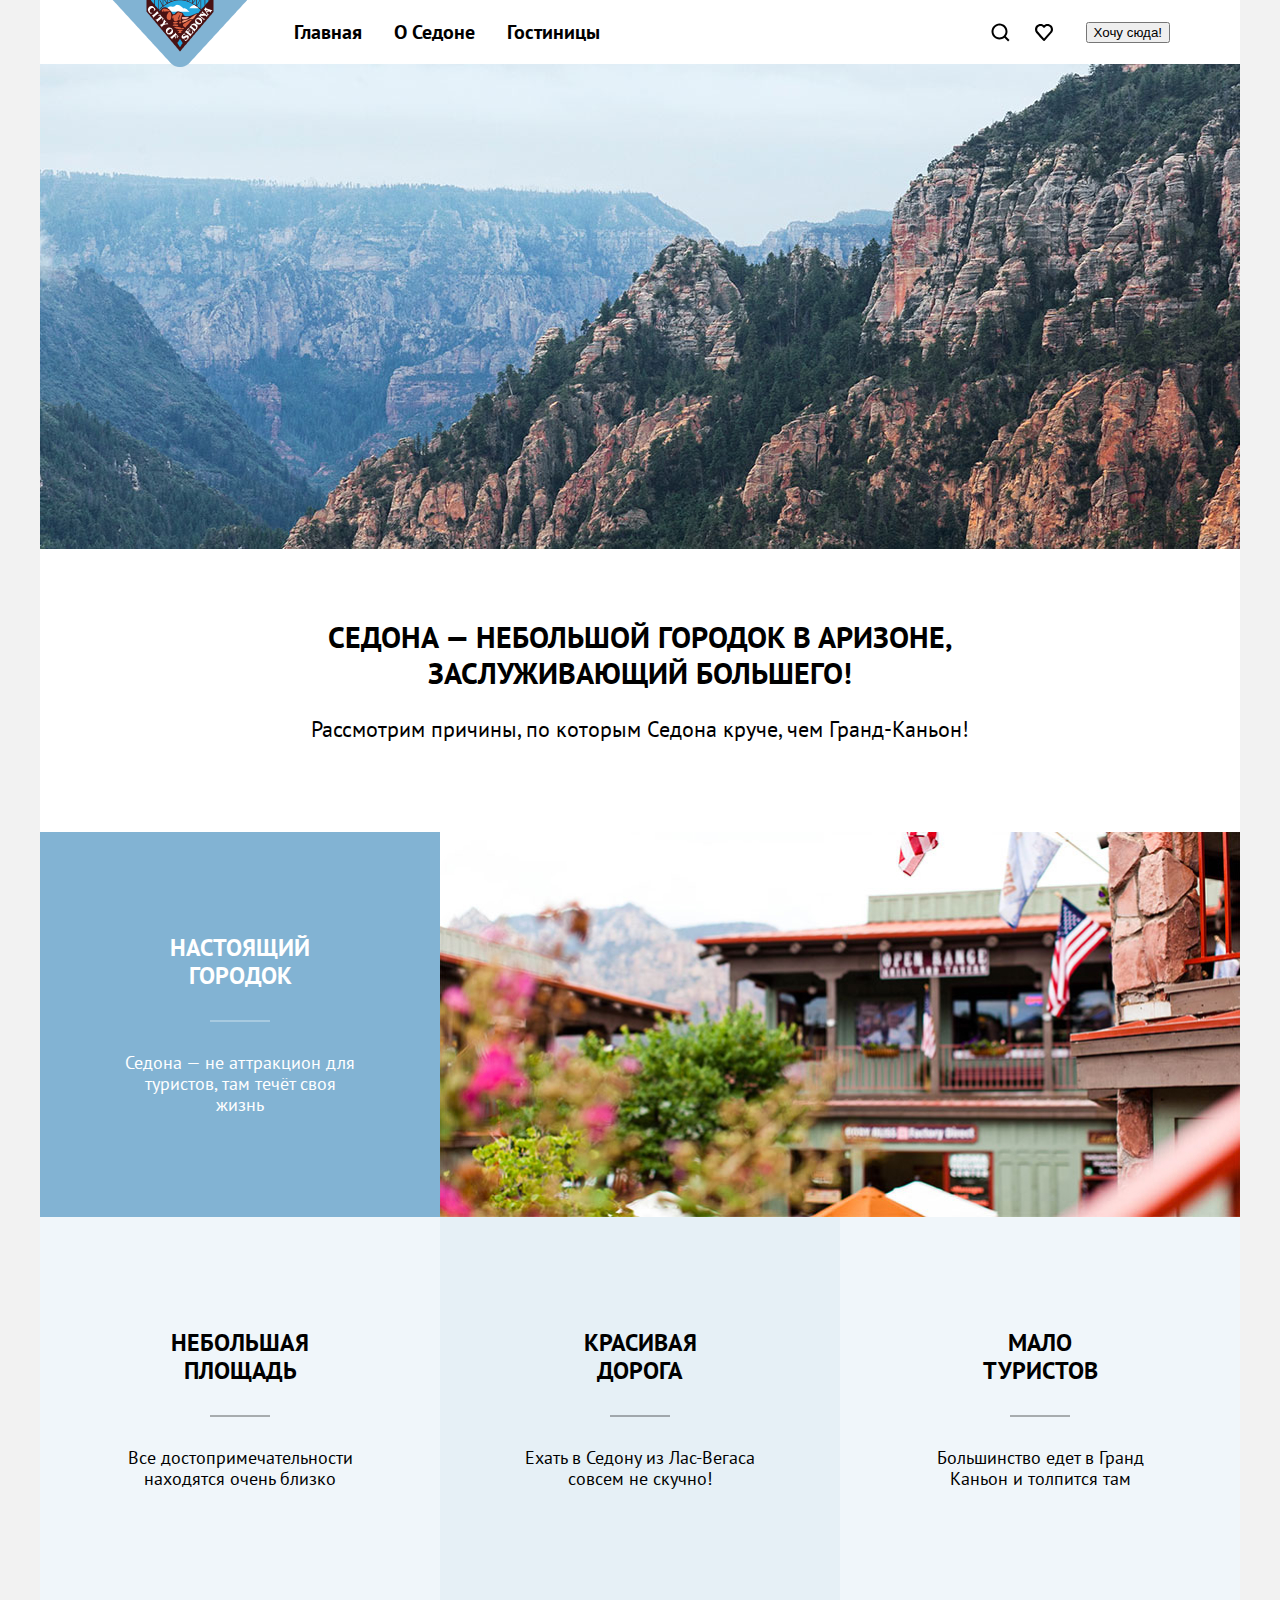
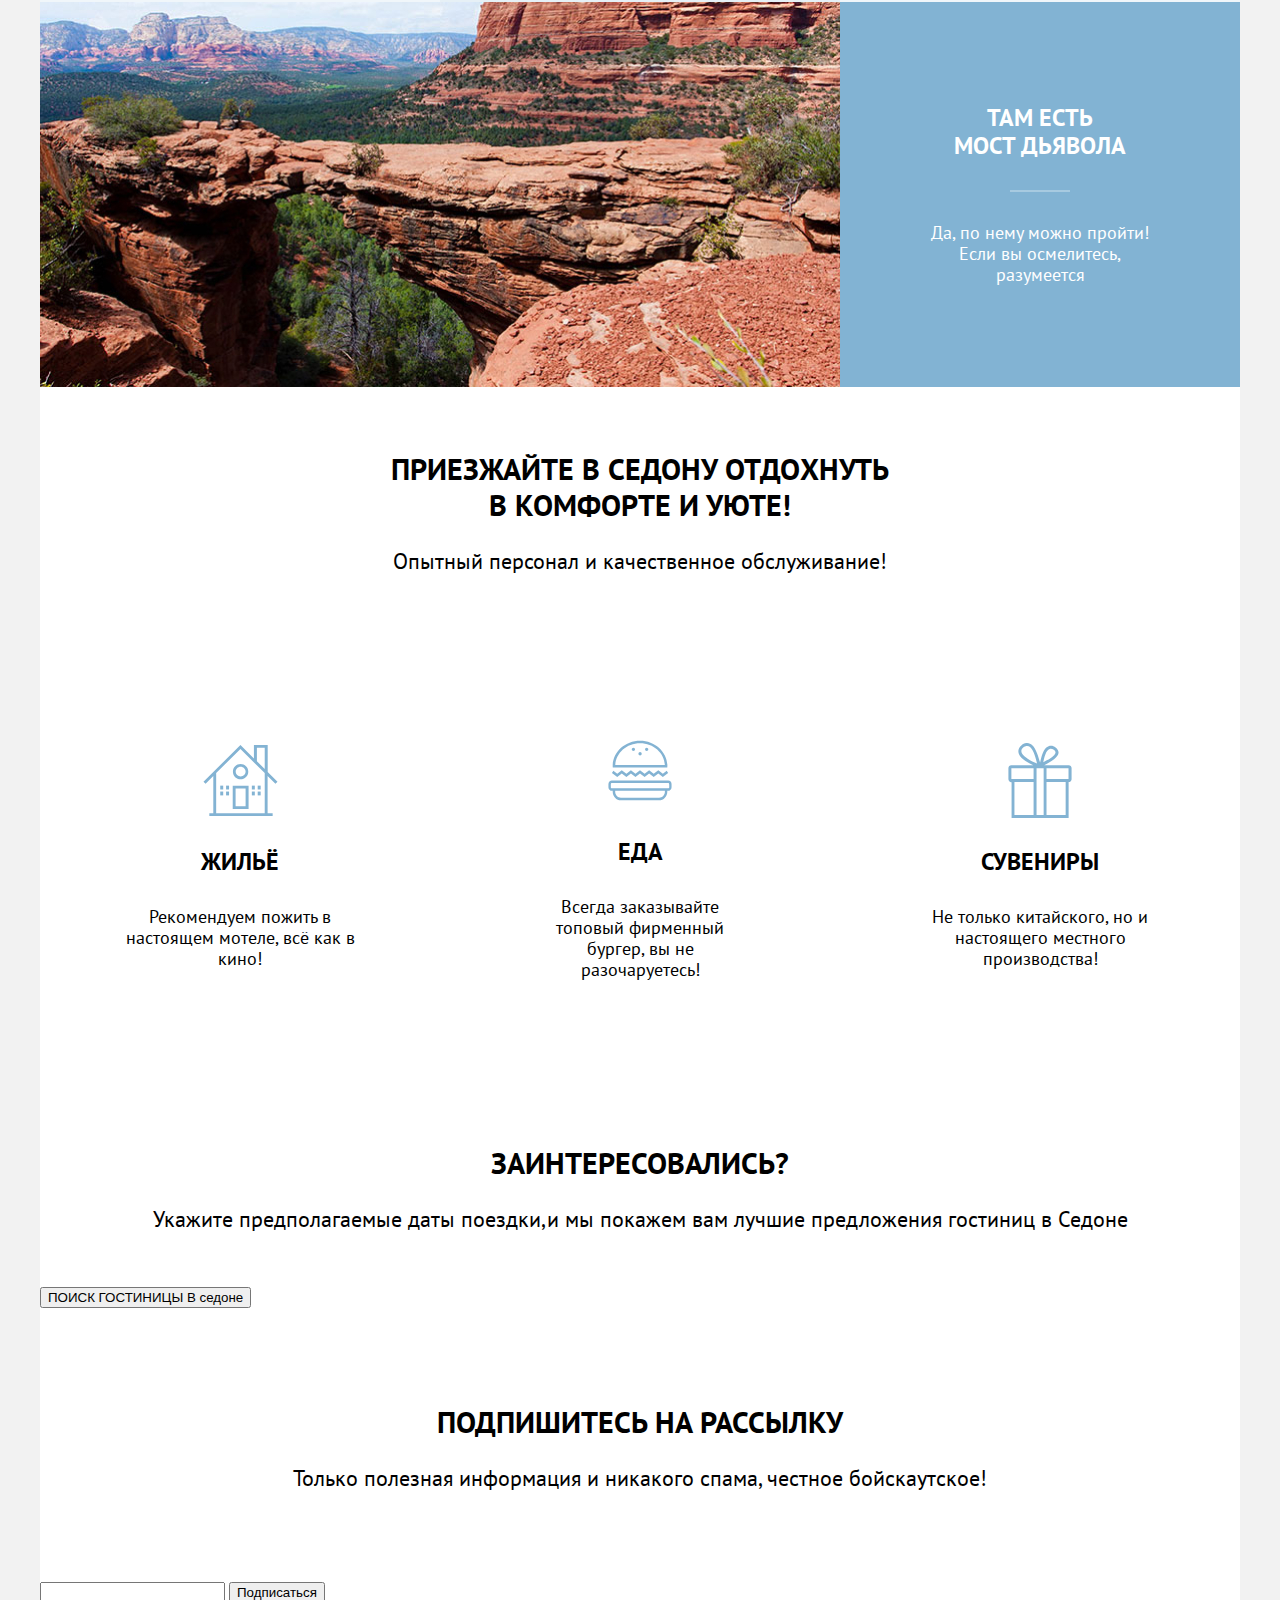
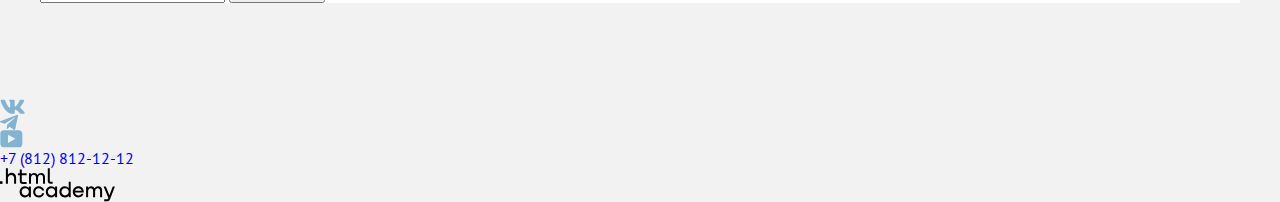
==== index.html @ f7ac8e74 "update CSS" ====
<!DOCTYPE html>
<html lang="ru">

  <head>
    <meta charset="utf-8">
    <title>HTML Academy: Седона</title>
    <link rel="preconnect" href="https://fonts.googleapis.com">
    <link rel="preconnect" href="https://fonts.gstatic.com" crossorigin>
    <link rel="stylesheet" href="https://fonts.googleapis.com/css2?family=PT+Sans:ital,wght@0,400;0,700;1,400;1,700&display=swap">
    <link href="css/style.css" rel="stylesheet">
  </head>

  <body>
    <header class="main-header">
      <nav>
        <a href="#" class="logo"><img src="img/logo.png" alt="логотип"></a>
        <ul class="main-navigation-list">
          <li><a class="main-navigation-item" href="#">Главная</a></li>
          <li><a class="main-navigation-item" href="#">О Седоне</a></li>
          <li><a class="main-navigation-item" href="#">Гостиницы</a></li>
        </ul>
        <a class="search-link"><img src="img/search.svg" alt="поиск"></a>
        <button class="favorite-list"><img src="img/heart.svg" alt="избранное"></button>
        <button class="want-button">Хочу сюда!</button>
      </nav>
    </header>
    <main>
      <section class="hero">
        <img src="img\index-background.png" alt="вид Седоны">
        <h1>Welcome to the gorgeous Sedona</h1>
      </section>
      <section class="advantages">
        <h2>Седона — небольшой городок в Аризоне,<br />заслуживающий большего!</h2>
        <p>Рассмотрим причины, по которым Седона круче, чем Гранд-Каньон!</p>
        <ul>
          <li class="advantages-item advantages-item-1">
            <div class="advantages-item-content">
              <h3>Настоящий<br />городок</h3>
              <div class="advantages-line"></div>
              <p>Седона — не аттракцион для туристов, там течёт своя жизнь</p>
            </div>
            <img src="img\photo-1.jpg" alt="вид города">
          </li>
          <li class="advantages-item advantages-item-2">
            <div class="advantages-item-content">
              <h3>Небольшая<br />площадь</h3>
              <div class="advantages-line"></div>
              <p>Все достопримечательности находятся очень близко</p>
            </div>
          </li>
          <li class="advantages-item advantages-item-3">
            <div class="advantages-item-content">
              <h3>Красивая<br />дорога</h3>
              <div class="advantages-line"></div>
              <p>Ехать в Седону из Лас-Вегаса совсем не скучно!</p>
            </div>
          </li>
          <li class="advantages-item advantages-item-4">
            <div class="advantages-item-content">
              <h3>Мало<br />туристов</h3>
              <div class="advantages-line"></div>
              <p>Большинство едет в Гранд Каньон и толпится там</p>
            </div>
          </li>
          <li class="advantages-item advantages-item-5">
            <div class="advantages-item-content">
              <h3>Там есть<br />мост дьявола</h3>
              <div class="advantages-line"></div>
              <p>Да, по нему можно пройти! Если вы осмелитесь, разумеется</p>
            </div>
            <img src="img\photo-2.jpg" alt="мост дьявола">
          </li>
        </ul>
      </section>
      <section class="welcome">
        <h2>Приезжайте в Седону отдохнуть<br />в комфорте и уюте!</h2>
        <p>Опытный персонал и качественное обслуживание!</p>
        <ul>
          <li>
            <img src="img\home.svg" width="75" height="72" alt="жильё">
            <h3>Жильё</h3>
            <p>Рекомендуем пожить в настоящем мотеле, всё как в кино!</p>
          </li>
          <li>
            <img src="img\food.svg" width="64" height="76" alt="еда">
            <h3>Еда</h3>
            <p>Всегда заказывайте топовый фирменный бургер, вы не разочаруетесь!</p>
          </li>
          <li>
            <img src="img\gift.svg" width="74" height="70" alt="сувениры">
            <h3>Сувениры</h3>
            <p>Не только китайского, но и настоящего местного производства!</p>
          </li>
        </ul>
      </section>
      <section class="booking">
        <h2>Заинтересовались?</h2>
        <p>Укажите предполагаемые даты поездки,и мы покажем вам лучшие предложения гостиниц в Седоне</p>
        <button>ПОИСК ГОСТИНИЦЫ В седоне</button>
      </section>
      <section class="subscribe">
        <h2>Подпишитесь на рассылку</h2>
        <p>Только полезная информация и никакого спама, честное бойскаутское!</p>
        <form action="https://echo.htmlacademy.ru/" method="post">
          <input type="text">
          <button type="submit">Подписаться</button>
        </form>
      </section>
    </main>
    <footer>
      <ul>
        <li><a href="#"><img src="img/vk.svg" alt="VKontakte"></a></li>
        <li><a href="#"><img src="img/tg.svg" alt="Telegram"></a></li>
        <li><a href="#"><img src="img/yt.svg" alt="YouTube"></a></li>
      </ul>
      <a href="tel:+78128121212">+7 (812) 812-12-12</a>
      <a href="#"><img src="img\HTML Academy.svg" alt="HTML Academy"></a>
    </footer>
    <script src="js/script.js"></script>
  </body>

</html>
---- css/style.css ----
body {
  font-family: 'PT Sans', sans-serif;
  background-color: #F2F2F2;
  margin: 0;
  padding: 0;
}

ul {
  list-style: none;
  margin: 0;
  padding: 0;
}

img {
  display: block;
}

a {
  text-decoration: none;
}
p {
  font-size: 22px;
  font-weight: 400;
  line-height: 26px;
  text-align: center;
  margin: 0;
  padding: 0;
  margin-bottom: 90px;
}
section {
  margin: 0;
  padding: 0;
  margin-bottom: 96px;
}

.main-header {
  width: 1200px;
  height: 64px;
  box-sizing: border-box;
  margin: 0 auto;
  padding: 0 70px;
  background-color: #ffffff;
}

nav {
  display: flex;
  margin: 0;
  padding: 0;
  align-items: center;
  position: absolute;
  z-index: 1;
  width: 1060px;
  height: 64px;
}

nav .logo {
  margin: 0;
  margin-right: 28px;
}

.main-navigation-list {
  display: flex;
  margin-right: auto;
}

.main-navigation-item {
  font-size: 20px;
  font-weight: 700;
  line-height: 24px;
  letter-spacing: 0em;
  color: black;
  padding: 20px 16px;
}

.search-link {
  padding: 22px 12px;
  margin: 0;
}

.favorite-list {
  border: 0;
  background-color: #ffffff;
  padding: 24px 13px 23px;
  margin-right: 20px;
}

.button {
  padding: 8px 34px;
  background-color: #756157;
  text-transform: uppercase;
  color: #ffffff;
  border: 0;
  border-radius: 4px;
  font-size: 16px;
  font-weight: 700;
  line-height: 20px;
  letter-spacing: 0em;
}

main {
  width: 1200px;
  box-sizing: border-box;
  background-color: #ffffff;
  margin: 0 auto;
}

h1 {
  display: none;
}

.hero {
  margin: 0;
  padding: 0;
  margin-bottom: 70px;
}

h2 {
  font-size: 30px;
  font-weight: 700;
  line-height: 36px;
  text-align: center;
  text-transform: uppercase;
}
.advantages {
  margin: 0;
  padding: 0;
  margin-bottom: 64px;
}

.advantages ul {
  display: grid;
  grid-template-columns: 400px 400px 400px;
  grid-template-rows: 385px 385px 385px;
}

.advantages-item {
  display: flex;
  flex-direction: row;
  justify-content: center;
  align-items: center;
}

.advantages-item-content {
  width: 400px;
  padding: 0;
  box-sizing: border-box;
  display: flex;
  flex-direction: column;
  justify-content: center;
  align-items: center;
}

h3 {
font-size: 24px;
font-weight: 700;
line-height: 28px;
letter-spacing: 0em;
text-align: center;
margin: 0;
padding: 0;
margin-bottom: 30px;
text-transform: uppercase;
}
.advantages-line {
  background-color: rgba(0, 0, 0, 0.3);
  width: 60px;
  height: 2px;
  margin-bottom: 30px;
}
.advantages-item-content p, .welcome li p {
font-size: 18px;
font-weight: 400;
line-height: 21px;
letter-spacing: 0em;
text-align: center;
margin: 0;
padding: 0;
width: 230px;
}

.advantages-item-1, .advantages-item-5 {
  grid-column: 1/4;
  background-color: #82B3D3;
}

.advantages-item-1 .advantages-item-content, .advantages-item-5 .advantages-item-content {
  color:white;
}
.advantages-item-1 .advantages-line, .advantages-item-5 .advantages-line {
  background-color: rgba(255, 255, 255, 0.3);
}

.advantages-item-5 {
  display: flex;
  flex-direction: row-reverse;
}

.advantages-item-2 {
  background-color: rgba(131, 179, 211, 0.12);
}
.advantages-item-3 {
  background-color: rgba(131, 179, 211, 0.2);
}
.advantages-item-4 {
background-color: rgba(131, 179, 211, 0.12);
}

.welcome ul {
  display: grid;
  grid-template-columns: 400px 400px 400px;
  grid-template-rows: 385px;
  margin: 0;
  padding: 0;
}
.welcome li {
  box-sizing: border-box;
  width: 400px;
  padding: 0;
  display: flex;
  flex-direction: column;
  justify-content: center;
  align-items: center;
  margin: 0;
}
.welcome li img {
  height: 75px;
  margin: 0;
  margin-bottom: 30px;
}
.homes {
  background-color: rgba(131, 179, 211, 0.2);
}
.souvenirs {
  background-color: rgba(131, 179, 211, 0.12)
}
.booking p {
margin-bottom: 54px;
}
.booking .button {
  display: block;
  margin: 0 auto;
  width: fit-content;
}

.subscribe {
  background-image: url(img\subscribe-background.jpg);
}
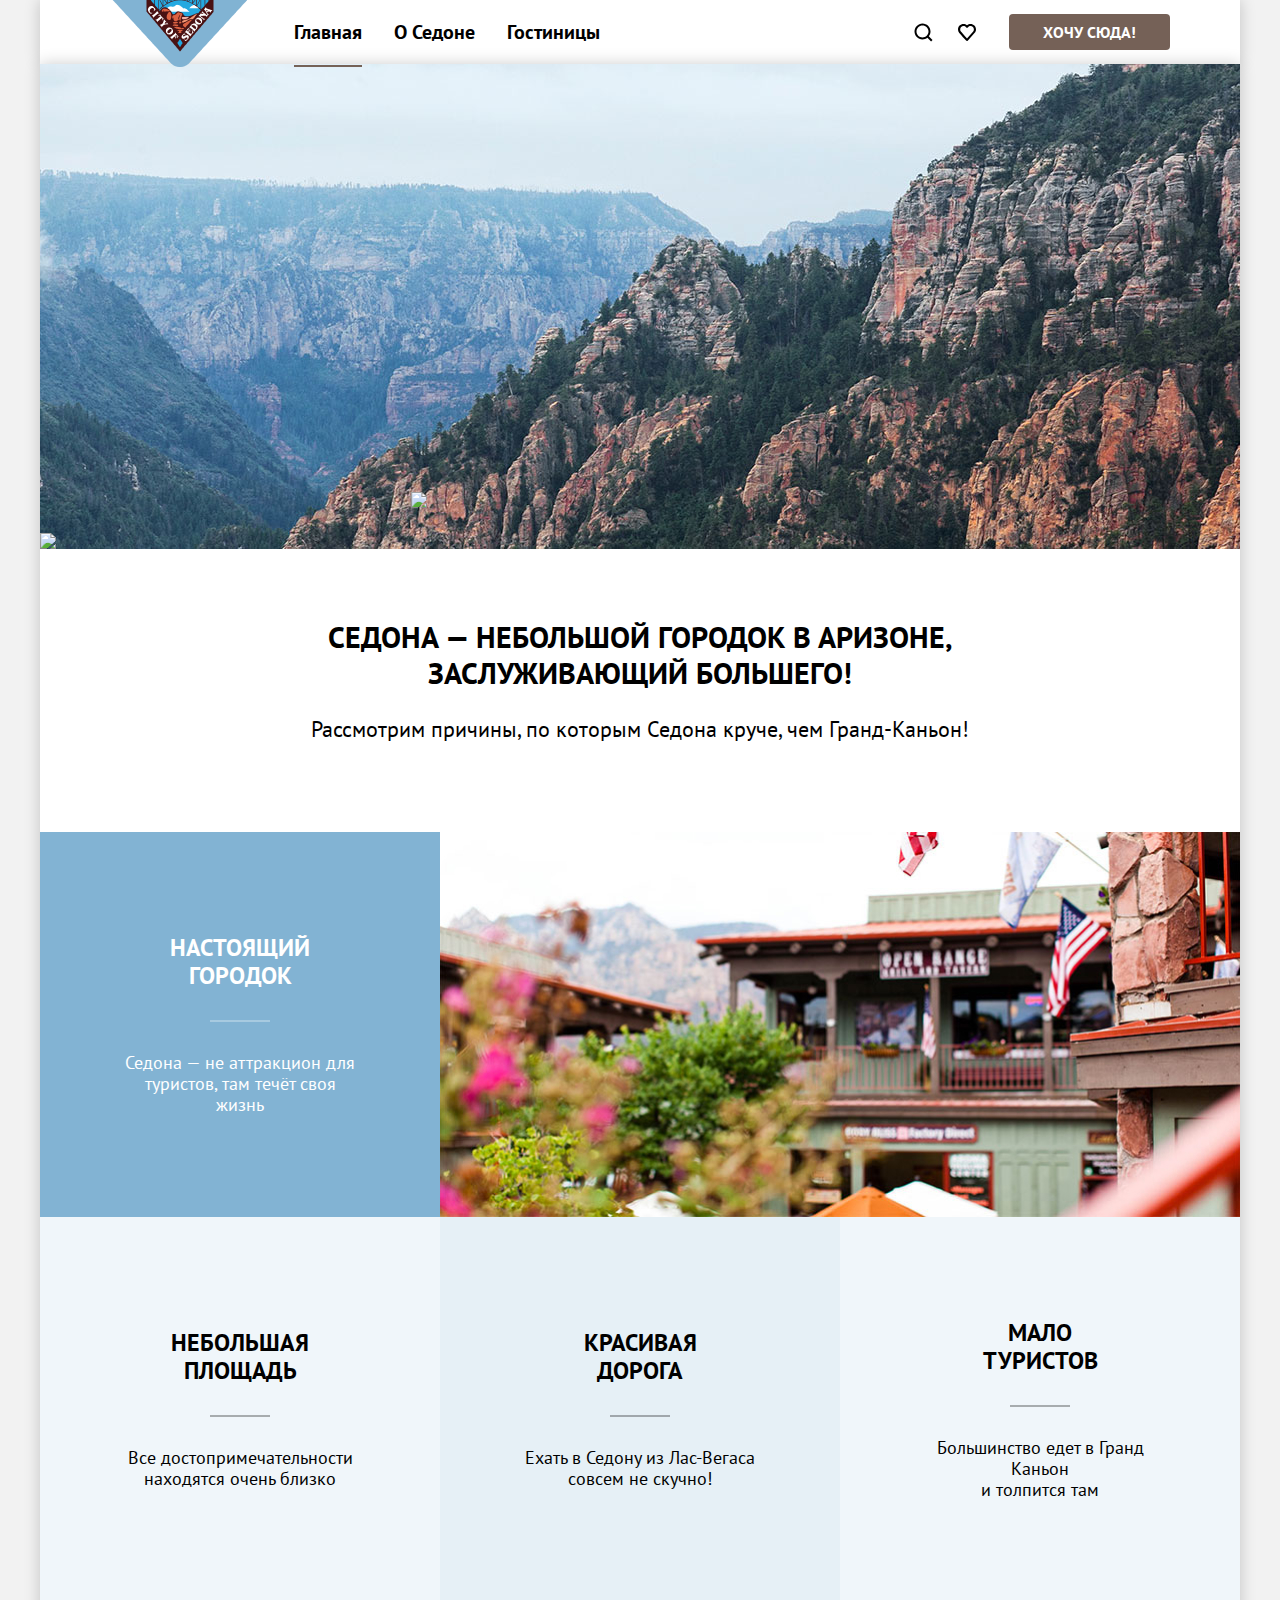
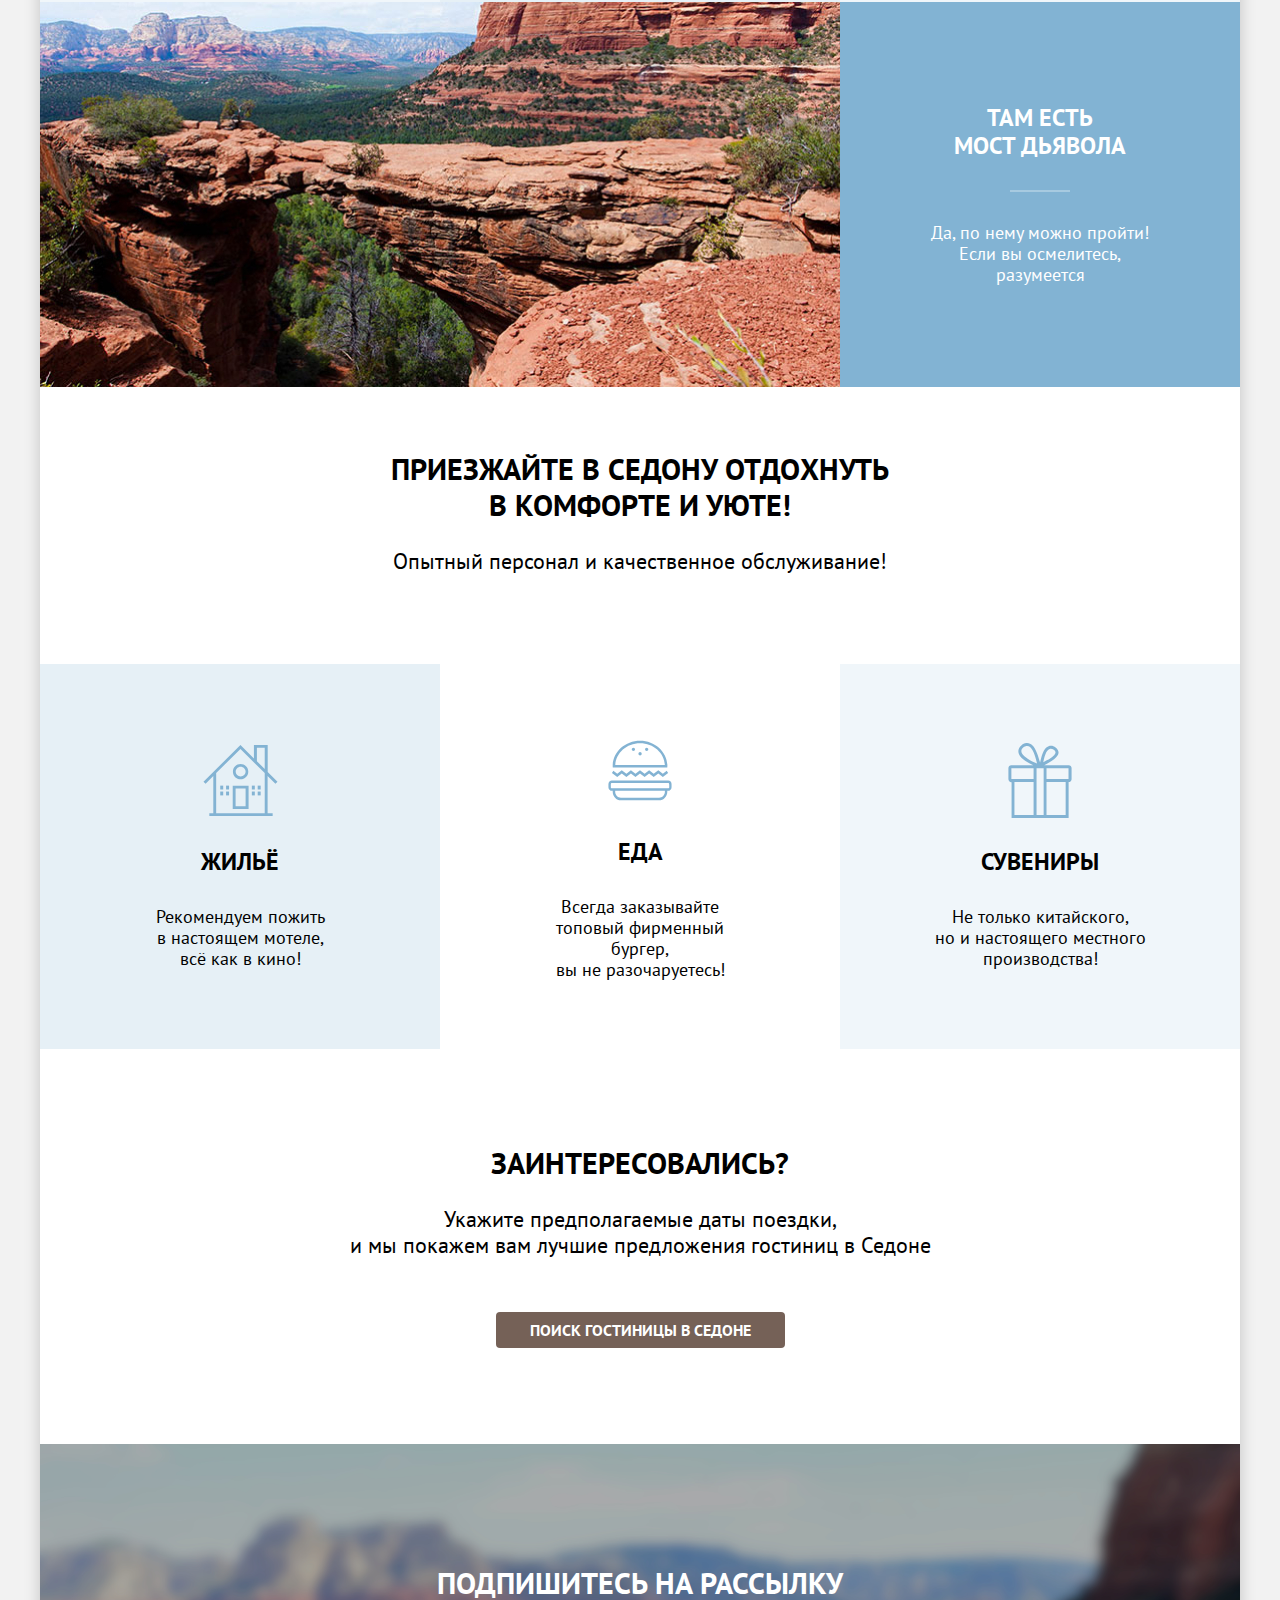
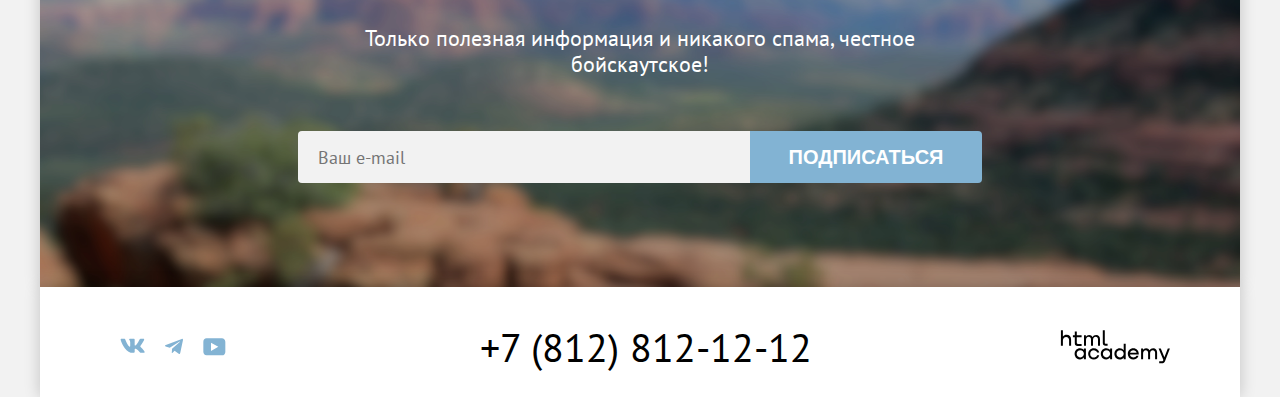
==== commit e2de6545: "стилизация состояний" ====
--- a/index.html
+++ b/index.html
@@ -15,19 +15,20 @@
       <nav>
         <a href="#" class="logo"><img src="img/logo.png" alt="логотип"></a>
         <ul class="main-navigation-list">
-          <li><a class="main-navigation-item" href="#">Главная</a></li>
+          <li><a class="main-navigation-item active" href="#">Главная</a></li>
           <li><a class="main-navigation-item" href="#">О Седоне</a></li>
           <li><a class="main-navigation-item" href="#">Гостиницы</a></li>
         </ul>
         <a class="search-link"><img src="img/search.svg" alt="поиск"></a>
         <button class="favorite-list"><img src="img/heart.svg" alt="избранное"></button>
-        <button class="want-button">Хочу сюда!</button>
+        <a href="#" class="link-button">Хочу сюда!</a>
       </nav>
     </header>
     <main>
-      <section class="hero">
-        <img src="img\index-background.png" alt="вид Седоны">
-        <h1>Welcome to the gorgeous Sedona</h1>
+      <section class="hero hero-main">
+        <h1 class="visually-hidden">Welcome to the gorgeous Sedona</h1>
+        <img src="img\welcome.png" width="458">
+        <img src="img\zipline.svg" width="1200">
       </section>
       <section class="advantages">
         <h2>Седона — небольшой городок в Аризоне,<br />заслуживающий большего!</h2>
@@ -45,28 +46,28 @@
             <div class="advantages-item-content">
               <h3>Небольшая<br />площадь</h3>
               <div class="advantages-line"></div>
-              <p>Все достопримечательности находятся очень близко</p>
+              <p>Все достопримечательности<br />находятся очень близко</p>
             </div>
           </li>
           <li class="advantages-item advantages-item-3">
             <div class="advantages-item-content">
               <h3>Красивая<br />дорога</h3>
               <div class="advantages-line"></div>
-              <p>Ехать в Седону из Лас-Вегаса совсем не скучно!</p>
+              <p>Ехать в Седону из Лас-Вегаса<br />совсем не скучно!</p>
             </div>
           </li>
           <li class="advantages-item advantages-item-4">
             <div class="advantages-item-content">
               <h3>Мало<br />туристов</h3>
               <div class="advantages-line"></div>
-              <p>Большинство едет в Гранд Каньон и толпится там</p>
+              <p>Большинство едет в Гранд Каньон<br />и толпится там</p>
             </div>
           </li>
           <li class="advantages-item advantages-item-5">
             <div class="advantages-item-content">
               <h3>Там есть<br />мост дьявола</h3>
               <div class="advantages-line"></div>
-              <p>Да, по нему можно пройти! Если вы осмелитесь, разумеется</p>
+              <p>Да, по нему можно пройти!<br />Если вы осмелитесь,<br />разумеется</p>
             </div>
             <img src="img\photo-2.jpg" alt="мост дьявола">
           </li>
@@ -76,45 +77,45 @@
         <h2>Приезжайте в Седону отдохнуть<br />в комфорте и уюте!</h2>
         <p>Опытный персонал и качественное обслуживание!</p>
         <ul>
-          <li>
+          <li class="homes">
             <img src="img\home.svg" width="75" height="72" alt="жильё">
             <h3>Жильё</h3>
-            <p>Рекомендуем пожить в настоящем мотеле, всё как в кино!</p>
+            <p>Рекомендуем пожить<br />в настоящем мотеле,<br />всё как в кино!</p>
           </li>
-          <li>
+          <li class="food">
             <img src="img\food.svg" width="64" height="76" alt="еда">
             <h3>Еда</h3>
-            <p>Всегда заказывайте топовый фирменный бургер, вы не разочаруетесь!</p>
+            <p>Всегда заказывайте<br />топовый фирменный бургер,<br />вы не разочаруетесь!</p>
           </li>
-          <li>
+          <li class="souvenirs">
             <img src="img\gift.svg" width="74" height="70" alt="сувениры">
             <h3>Сувениры</h3>
-            <p>Не только китайского, но и настоящего местного производства!</p>
+            <p>Не только китайского,<br />но и настоящего местного<br />производства!</p>
           </li>
         </ul>
       </section>
       <section class="booking">
         <h2>Заинтересовались?</h2>
-        <p>Укажите предполагаемые даты поездки,и мы покажем вам лучшие предложения гостиниц в Седоне</p>
-        <button>ПОИСК ГОСТИНИЦЫ В седоне</button>
+        <p>Укажите предполагаемые даты поездки,<br />и мы покажем вам лучшие предложения гостиниц в Седоне</p>
+        <a href="catalog.html" class="link-button">ПОИСК ГОСТИНИЦЫ В седоне</a>
       </section>
-      <section class="subscribe">
+      <section class="subscribe subscribe-main">
         <h2>Подпишитесь на рассылку</h2>
         <p>Только полезная информация и никакого спама, честное бойскаутское!</p>
-        <form action="https://echo.htmlacademy.ru/" method="post">
-          <input type="text">
+        <form action="https://echo.htmlacademy.ru/" method="post" class="subscibe-form">
+          <input type="text" placeholder="Ваш e-mail">
           <button type="submit">Подписаться</button>
         </form>
       </section>
     </main>
     <footer>
-      <ul>
-        <li><a href="#"><img src="img/vk.svg" alt="VKontakte"></a></li>
-        <li><a href="#"><img src="img/tg.svg" alt="Telegram"></a></li>
-        <li><a href="#"><img src="img/yt.svg" alt="YouTube"></a></li>
+      <ul class="social-list">
+        <li class="social-item"><a href="#"><img src="img/vk.svg" alt="VKontakte"></a></li>
+        <li class="social-item"><a href="#"><img src="img/tg.svg" alt="Telegram"></a></li>
+        <li class="social-item"><a href="#"><img src="img/yt.svg" alt="YouTube"></a></li>
       </ul>
-      <a href="tel:+78128121212">+7 (812) 812-12-12</a>
-      <a href="#"><img src="img\HTML Academy.svg" alt="HTML Academy"></a>
+      <a class="phone" href="tel:+78128121212">+7 (812) 812-12-12</a>
+      <a class="copyright" href="#"><img src="img\HTML Academy.svg" alt="HTML Academy"></a>
     </footer>
     <script src="js/script.js"></script>
   </body>
--- a/css/style.css
+++ b/css/style.css
@@ -1,3 +1,4 @@
+/* Основные стили для всех страниц */
 body {
   font-family: 'PT Sans', sans-serif;
   background-color: #F2F2F2;
@@ -5,6 +6,45 @@
   padding: 0;
 }
 
+.visually-hidden {
+  display: none;
+}
+
+.disabled {
+  color: rgba(0, 0, 0, 0.3);
+  border-color: rgba(0, 0, 0, 0.3);
+}
+
+h1 {
+  font-size: 60px;
+  font-weight: 700;
+  line-height: 78px;
+  letter-spacing: 0em;
+  text-align: left;
+  margin: 0;
+  padding: 0;
+}
+
+h2 {
+  font-size: 30px;
+  font-weight: 700;
+  line-height: 36px;
+  text-align: center;
+  text-transform: uppercase;
+}
+
+h3 {
+  font-size: 24px;
+  font-weight: 700;
+  line-height: 28px;
+  letter-spacing: 0em;
+  text-align: center;
+  margin: 0;
+  padding: 0;
+  margin-bottom: 30px;
+  text-transform: uppercase;
+}
+
 ul {
   list-style: none;
   margin: 0;
@@ -18,6 +58,7 @@
 a {
   text-decoration: none;
 }
+
 p {
   font-size: 22px;
   font-weight: 400;
@@ -27,64 +68,15 @@
   padding: 0;
   margin-bottom: 90px;
 }
+
 section {
   margin: 0;
   padding: 0;
-  margin-bottom: 96px;
-}
-
-.main-header {
-  width: 1200px;
-  height: 64px;
-  box-sizing: border-box;
-  margin: 0 auto;
-  padding: 0 70px;
-  background-color: #ffffff;
-}
-
-nav {
-  display: flex;
-  margin: 0;
-  padding: 0;
-  align-items: center;
-  position: absolute;
-  z-index: 1;
-  width: 1060px;
-  height: 64px;
-}
-
-nav .logo {
-  margin: 0;
-  margin-right: 28px;
-}
-
-.main-navigation-list {
-  display: flex;
-  margin-right: auto;
-}
-
-.main-navigation-item {
-  font-size: 20px;
-  font-weight: 700;
-  line-height: 24px;
-  letter-spacing: 0em;
-  color: black;
-  padding: 20px 16px;
-}
-
-.search-link {
-  padding: 22px 12px;
-  margin: 0;
-}
-
-.favorite-list {
-  border: 0;
-  background-color: #ffffff;
-  padding: 24px 13px 23px;
-  margin-right: 20px;
-}
-
-.button {
+}
+
+/* Кнопки */
+/* коричневая кнопка-ссылка */
+.link-button {
   padding: 8px 34px;
   background-color: #756157;
   text-transform: uppercase;
@@ -97,15 +89,184 @@
   letter-spacing: 0em;
 }
 
+.link-button:hover {
+  background-color: #615048;
+  color: white;
+}
+
+.link-button:focus {
+  background-color: #615048;
+}
+
+.link-button:active {
+  background-color: #756157;
+  color: rgba(255, 255, 255, 0.3);
+}
+
+/* голубая кнопка-действие */
+button {
+  margin: 0;
+  border: 0;
+  background-color: #82B3D3;
+  font-size: 20px;
+  font-weight: 700;
+  line-height: 36px;
+  text-align: center;
+  color: #ffffff;
+  text-transform: uppercase;
+}
+
+button:hover {
+  background-color: #68A2CA;
+}
+
+button:active {
+  background-color: #82B3D3;
+  color: rgba(255, 255, 255, 0.3);
+}
+
+button:focus {
+  background-color: #68A2CA;
+}
+
+.submit-container button {
+  padding: 8px 50px;
+  border-radius: 4px;
+  border: 0;
+  font-size: 16px;
+  font-weight: 700;
+  line-height: 20px;
+  letter-spacing: 0em;
+  text-align: center;
+  color: white;
+  text-transform: uppercase;
+}
+
+button.active {
+  background-color: #7DB54F;
+}
+
+button.active:hover {
+  background-color: #6C9E42;
+}
+
+button.active:focus {
+  background-color: #6C9E42;
+}
+
+button.active:active {
+  background-color: #7DB54F;
+  color: rgba(255, 255, 255, 0.3);
+}
+
+/* Кнопки поиска */
+.submit-container .submit {
+  background-color: #82B3D3;
+}
+
+.submit-container .submit:hover {
+  background-color: #68A2CA;
+}
+
+.submit-container .submit:focus {
+  background-color: #68A2CA;
+}
+
+.submit-container .submit:active {
+  background-color: #82B3D3;
+}
+
+.submit-container .reset {
+  background-color: transparent;
+  border: 3px solid transparent;
+}
+
+.submit-container .reset:hover {
+  opacity: 60%;
+  border: 3px solid transparent;
+}
+
+.submit-container .reset:focus {
+  border: 3px solid #83B3D3;
+}
+
+.submit-container .reset:active {
+  opacity: 30%;
+  border: 3px solid transparent;
+}
+
+/* Верхнее меню */
+.main-header {
+  width: 1200px;
+  height: 64px;
+  box-sizing: border-box;
+  margin: 0 auto;
+  padding: 0 70px;
+  background-color: #ffffff;
+  box-shadow: 0px 0px 15px 0px rgba(0, 0, 0, 0.2);
+  z-index: 1;
+}
+
+nav {
+  display: flex;
+  margin: 0;
+  padding: 0;
+  align-items: center;
+  position: absolute;
+  z-index: 1;
+  width: 1060px;
+  height: 64px;
+}
+
+nav .logo {
+  margin: 0;
+  margin-right: 28px;
+}
+
+.main-navigation-list {
+  display: flex;
+  margin-right: auto;
+}
+
+.main-navigation-item {
+  font-size: 20px;
+  font-weight: 700;
+  line-height: 24px;
+  letter-spacing: 0em;
+  color: black;
+  padding: 20px 16px;
+}
+
+.main-navigation-item:hover,
+.main-navigation-item.active {
+  text-decoration: underline;
+  text-decoration-color: #756257;
+  text-decoration-thickness: 2px;
+  text-underline-position: under;
+  text-underline-offset: 21px;
+  color: black;
+}
+
+.search-link {
+  padding: 22px 12px;
+  margin: 0;
+}
+
+.favorite-list {
+  border: 0;
+  background-color: transparent;
+  padding: 24px 13px 23px;
+  margin-right: 20px;
+}
+
+/* основной блок */
 main {
   width: 1200px;
   box-sizing: border-box;
   background-color: #ffffff;
   margin: 0 auto;
-}
-
-h1 {
-  display: none;
+  box-shadow: 0px 0px 15px 0px rgba(0, 0, 0, 0.2);
+  padding: 0;
 }
 
 .hero {
@@ -114,13 +275,17 @@
   margin-bottom: 70px;
 }
 
-h2 {
-  font-size: 30px;
-  font-weight: 700;
-  line-height: 36px;
-  text-align: center;
-  text-transform: uppercase;
-}
+/* Главная*/
+.hero-main {
+  background-image: url("../img/index-background.png");
+  height: 485px;
+  display: flex;
+  flex-direction: column;
+  align-items: center;
+  justify-content: end;
+  gap: 25px;
+}
+
 .advantages {
   margin: 0;
   padding: 0;
@@ -150,43 +315,38 @@
   align-items: center;
 }
 
-h3 {
-font-size: 24px;
-font-weight: 700;
-line-height: 28px;
-letter-spacing: 0em;
-text-align: center;
-margin: 0;
-padding: 0;
-margin-bottom: 30px;
-text-transform: uppercase;
-}
 .advantages-line {
   background-color: rgba(0, 0, 0, 0.3);
   width: 60px;
   height: 2px;
   margin-bottom: 30px;
 }
-.advantages-item-content p, .welcome li p {
-font-size: 18px;
-font-weight: 400;
-line-height: 21px;
-letter-spacing: 0em;
-text-align: center;
-margin: 0;
-padding: 0;
-width: 230px;
-}
-
-.advantages-item-1, .advantages-item-5 {
+
+.advantages-item-content p,
+.welcome li p {
+  font-size: 18px;
+  font-weight: 400;
+  line-height: 21px;
+  letter-spacing: 0em;
+  text-align: center;
+  margin: 0;
+  padding: 0;
+  width: 230px;
+}
+
+.advantages-item-1,
+.advantages-item-5 {
   grid-column: 1/4;
   background-color: #82B3D3;
 }
 
-.advantages-item-1 .advantages-item-content, .advantages-item-5 .advantages-item-content {
-  color:white;
-}
-.advantages-item-1 .advantages-line, .advantages-item-5 .advantages-line {
+.advantages-item-1 .advantages-item-content,
+.advantages-item-5 .advantages-item-content {
+  color: white;
+}
+
+.advantages-item-1 .advantages-line,
+.advantages-item-5 .advantages-line {
   background-color: rgba(255, 255, 255, 0.3);
 }
 
@@ -198,11 +358,13 @@
 .advantages-item-2 {
   background-color: rgba(131, 179, 211, 0.12);
 }
+
 .advantages-item-3 {
   background-color: rgba(131, 179, 211, 0.2);
 }
+
 .advantages-item-4 {
-background-color: rgba(131, 179, 211, 0.12);
+  background-color: rgba(131, 179, 211, 0.12);
 }
 
 .welcome ul {
@@ -211,7 +373,9 @@
   grid-template-rows: 385px;
   margin: 0;
   padding: 0;
-}
+  margin-bottom: 96px;
+}
+
 .welcome li {
   box-sizing: border-box;
   width: 400px;
@@ -222,26 +386,502 @@
   align-items: center;
   margin: 0;
 }
+
 .welcome li img {
   height: 75px;
   margin: 0;
   margin-bottom: 30px;
 }
+
 .homes {
   background-color: rgba(131, 179, 211, 0.2);
 }
+
 .souvenirs {
   background-color: rgba(131, 179, 211, 0.12)
 }
-.booking p {
-margin-bottom: 54px;
-}
-.booking .button {
+
+.booking p,
+.subscribe p {
+  margin-bottom: 54px;
+}
+
+.booking .link-button {
   display: block;
   margin: 0 auto;
   width: fit-content;
+  margin-bottom: 96px;
 }
 
 .subscribe {
-  background-image: url(img\subscribe-background.jpg);
-}
+  display: block;
+  box-sizing: border-box;
+  padding: 96px 258px 104px;
+  margin-bottom: 0;
+}
+
+.subscribe-main {
+  background-image: url("../img/subscribe-background.jpg");
+  background-position: top;
+  background-size: 100%;
+  color: white;
+}
+
+.subscibe-form {
+  display: flex;
+}
+
+.subscribe input {
+  box-sizing: border-box;
+  width: 452px;
+  height: 52px;
+  border-radius: 4px 0 0 4px;
+  margin: 0;
+  padding: 14px 20px;
+  border: 0;
+  font-family: PT Sans;
+  font-size: 18px;
+  font-weight: 400;
+  line-height: 24px;
+  letter-spacing: 0em;
+  text-align: left;
+  background-color: #F2F2F2;
+}
+
+.subscribe button {
+  box-sizing: border-box;
+  width: 232px;
+  height: 52px;
+  border-radius: 0px 4px 4px 0;
+}
+
+/* Подвал */
+footer {
+  width: 1200px;
+  box-sizing: border-box;
+  margin: 0 auto;
+  padding: 40px 70px 30px;
+  background-color: #ffffff;
+  box-shadow: 0px 0px 15px 0px rgba(0, 0, 0, 0.2);
+  display: flex;
+  align-items: center;
+}
+
+footer ul {
+  display: flex;
+  padding: 0;
+  margin: 0;
+}
+
+footer li a {
+  display: block;
+  margin: 0;
+  padding: 0 10px;
+  height: auto;
+}
+
+footer .phone {
+  font-size: 40px;
+  font-weight: 400;
+  line-height: 40px;
+  letter-spacing: 0em;
+  text-align: center;
+  margin: 0 auto;
+  color: black;
+}
+
+footer .phone:hover,
+footer .phone:focus,
+footer .copyright:hover,
+footer .copyright:focus {
+  color: #756157;
+}
+footer .copyright {
+  color:black;
+}
+footer .phone:active, footer .copyright:active {
+  color: rgba(117, 97, 87, 0.3);
+}
+
+/* Каталог */
+/* Форма поиска */
+.catalog-hero {
+  background-image: url(../img/catalog-background.jpg);
+  padding: 70px;
+  padding-top: 35px;
+  margin: 0;
+}
+
+.catalog-hero h1 {
+  color: white;
+  margin-bottom: 8px;
+}
+
+/* хлебные крошки */
+
+.breadcrumbs {
+  display: flex;
+  gap: 10px;
+  margin-bottom: 40px;
+  align-items: center;
+  color: white;
+}
+
+.breadcrumb {
+  font-size: 16px;
+  font-weight: 400;
+  line-height: 21px;
+  text-align: left;
+
+}
+
+.breadcrumb:hover {
+  color: rgba(255, 255, 255, 0.6);
+}
+
+.breadcrumb:active {
+  color: rgba(255, 255, 255, 0.3);
+}
+
+.hotels-form {
+  display: flex;
+}
+
+fieldset {
+  display: flex;
+  flex-direction: column;
+  border: 0;
+  gap: 16px;
+}
+
+.catalog-hero legend {
+  font-family: PT Sans;
+  font-size: 20px;
+  font-weight: 700;
+  line-height: 24px;
+  letter-spacing: 0em;
+  text-align: left;
+  color: white;
+  text-transform: capitalize;
+  margin-bottom: 32px;
+}
+
+.infrastructure-container {
+  margin: 0;
+  padding: 0;
+  margin-right: 70px;
+}
+
+.house-type-container {
+  margin: 0;
+  padding: 0;
+  margin-right: auto;
+}
+
+/* стилизация чекбокса. Не получилась */
+.checkbox {
+  background-color: white;
+  border: 0;
+  border-radius: 4px;
+  padding: 4px;
+}
+
+label:hover {
+  opacity: 60%;
+}
+
+label:active {
+  opacity: 30%;
+}
+
+.price-container {
+  margin: 0;
+  padding: 0;
+  margin-right: 70px;
+}
+
+.catalog-hero label {
+  font-size: 18px;
+  font-weight: 400;
+  line-height: 23px;
+  letter-spacing: 0em;
+  text-align: left;
+  color: white;
+}
+
+.catalog-hero input {
+  margin: 0;
+  padding: 0;
+  margin-right: 16px;
+}
+
+.submit-container {
+  margin: 0;
+  padding: 0;
+  padding-top: 56px;
+  display: flex;
+  justify-content: space-between;
+}
+
+.hotels {
+  margin: 0;
+  padding: 50px 70px 60px;
+}
+
+.hotels-header {
+  display: flex;
+  align-items: center;
+  margin: 0;
+  padding: 0;
+  margin-bottom: 40px;
+}
+
+.hotels-header h2 {
+  margin: 0;
+  padding: 0;
+  margin-right: auto;
+}
+
+.hotels-header form {
+  margin: 0;
+  margin-right: 70px;
+}
+
+.price-sort {
+  width: 292px;
+  margin: 0;
+  padding: 14px 20px;
+  border: 2px solid #E5E5E5;
+  border-radius: 4px;
+}
+
+.price-sort:hover {
+  border: 2px solid #68A2CA;
+}
+
+.price-sort:focus {
+  border: 2px solid #68A2CA;
+}
+
+.price-sort option {
+  font-size: 18px;
+  font-weight: 400;
+  line-height: 21px;
+  letter-spacing: 0em;
+  text-align: left;
+}
+
+/* Список отелей */
+.hotels-header .view-list {
+  display: flex;
+  gap: 8px;
+}
+
+/* Кнопки сортировки */
+.hotels-header .button-view {
+  width: 48px;
+  height: 48px;
+  padding: 14px 12px;
+  border-radius: 4px;
+  border: 2px solid #E5E5E5;
+  display: flex;
+  justify-content: center;
+  align-items: center;
+  background-color: white;
+}
+
+.hotels-header .button-view:hover,
+.hotels-header .button-view:active {
+  border-color: black;
+  background-color: white;
+}
+
+.hotels-header .button-view:focus,
+.hotels-header .button-view.active:focus {
+  border-color: #68A2CA;
+  background-color: white;
+}
+
+.hotels-header .button-view.active {
+  border-color: black;
+  background-color: white;
+}
+
+/* список отелей карточками */
+.hotels-list.cards {
+  margin: 0;
+  padding: 0;
+  display: flex;
+  flex-wrap: wrap;
+  gap: 20px;
+}
+
+.hotels-list.cards .hotels-list-item {
+  box-sizing: border-box;
+  width: 340px;
+  height: 438px;
+  margin: 0;
+  padding: 20px;
+  border: 1px solid #E6E6E6;
+  border-radius: 4px;
+}
+
+.hotels-list.cards .hotels-list-item > img {
+  width: 300px;
+  margin: 0;
+  margin-bottom: 16px;
+}
+
+.hotels-list.cards .hotels-list-item h3 {
+  font-size: 24px;
+  font-weight: 700;
+  line-height: 28px;
+  letter-spacing: 0em;
+  text-align: left;
+  text-transform: capitalize;
+  margin: 0;
+  padding: 0;
+  margin-bottom: 16px;
+}
+
+.hotels-list.cards .hotels-list-item .price-container {
+  display: flex;
+  margin: 0;
+  padding: 0;
+  justify-content: space-between;
+  margin-bottom: 16px;
+}
+
+.hotels-list.cards .hotels-list-item .price-container p {
+  display: block;
+  margin: 0;
+  padding: 0;
+}
+
+.hotels-list.cards .hotels-list-item .links-container {
+  width: 300px;
+  display: flex;
+  margin: 0;
+  padding: 0;
+  justify-content: space-between;
+  margin-bottom: 16px;
+}
+
+.hotels-list .hotels-list-item .links-container .link-button {
+  box-sizing: border-box;
+  padding: 8px 26px;
+}
+
+.hotels-list .hotels-list-item .links-container .favorite {
+  box-sizing: border-box;
+  padding: 8px 20px;
+  font-family: 'PT Sans';
+  font-size: 16px;
+  font-weight: 700;
+  line-height: 20px;
+  border-radius: 4px;
+}
+
+.hotels-list .hotels-list-item .rating-container {
+  width: 300px;
+  display: flex;
+  margin: 0;
+  padding: 0;
+  justify-content: space-between;
+  margin-bottom: 16px;
+}
+
+.hotels-list-item .rating-container {
+  display: flex;
+  align-items: center;
+  justify-content: space-between;
+  margin: 0;
+  padding: 0;
+}
+
+.hotels-list-item .rating-container .star-container {
+  display: flex;
+  align-items: start;
+  gap: 6px;
+  width: 140px;
+  margin: 0;
+  padding: 10px 0;
+}
+
+.hotels-list .hotels-list-item .rating-container p {
+  box-sizing: border-box;
+  width: 140px;
+  margin: 0;
+  padding: 9px 23px 8px 22px;
+  border: 0;
+  border-radius: 4px;
+  background-color: #F2F2F2;
+  font-size: 16px;
+  font-weight: 400;
+  line-height: 20px;
+  text-align: center;
+  text-transform: uppercase;
+}
+
+/* Пагинация */
+
+.pagination {
+  margin: 0;
+  margin-top: 40px;
+  padding: 0;
+  padding-top: 40px;
+  border-top: 1px solid #E6E6E6;
+}
+
+.pagination-list {
+  display: flex;
+  gap: 8px;
+}
+
+.pagination-link {
+  width: 60px;
+  height: 60px;
+  display: flex;
+  justify-content: center;
+  align-items: center;
+  background-color: #82B3D3;
+  border-radius: 4px;
+  font-size: 20px;
+  font-weight: 700;
+  line-height: 36px;
+  text-align: center;
+  color: white;
+}
+
+.pagination-link:hover {
+  background-color: #68A2CA;
+  color: white;
+}
+
+.pagination-link:focus {
+  background-color: #68A2CA;
+  color: white;
+}
+
+.pagination-link:active {
+  background-color: #82B3D3;
+  color: rgba(255, 255, 255, 0.3);
+}
+
+.pagination-divider {
+  width: 60px;
+  height: 60px;
+  display: flex;
+  justify-content: center;
+  align-items: center;
+  border-radius: 4px;
+  font-size: 20px;
+  font-weight: 700;
+  line-height: 36px;
+  text-align: center;
+}
+
+.pagination-link.active {
+  background-color: #F2F2F2;
+  color: black
+}
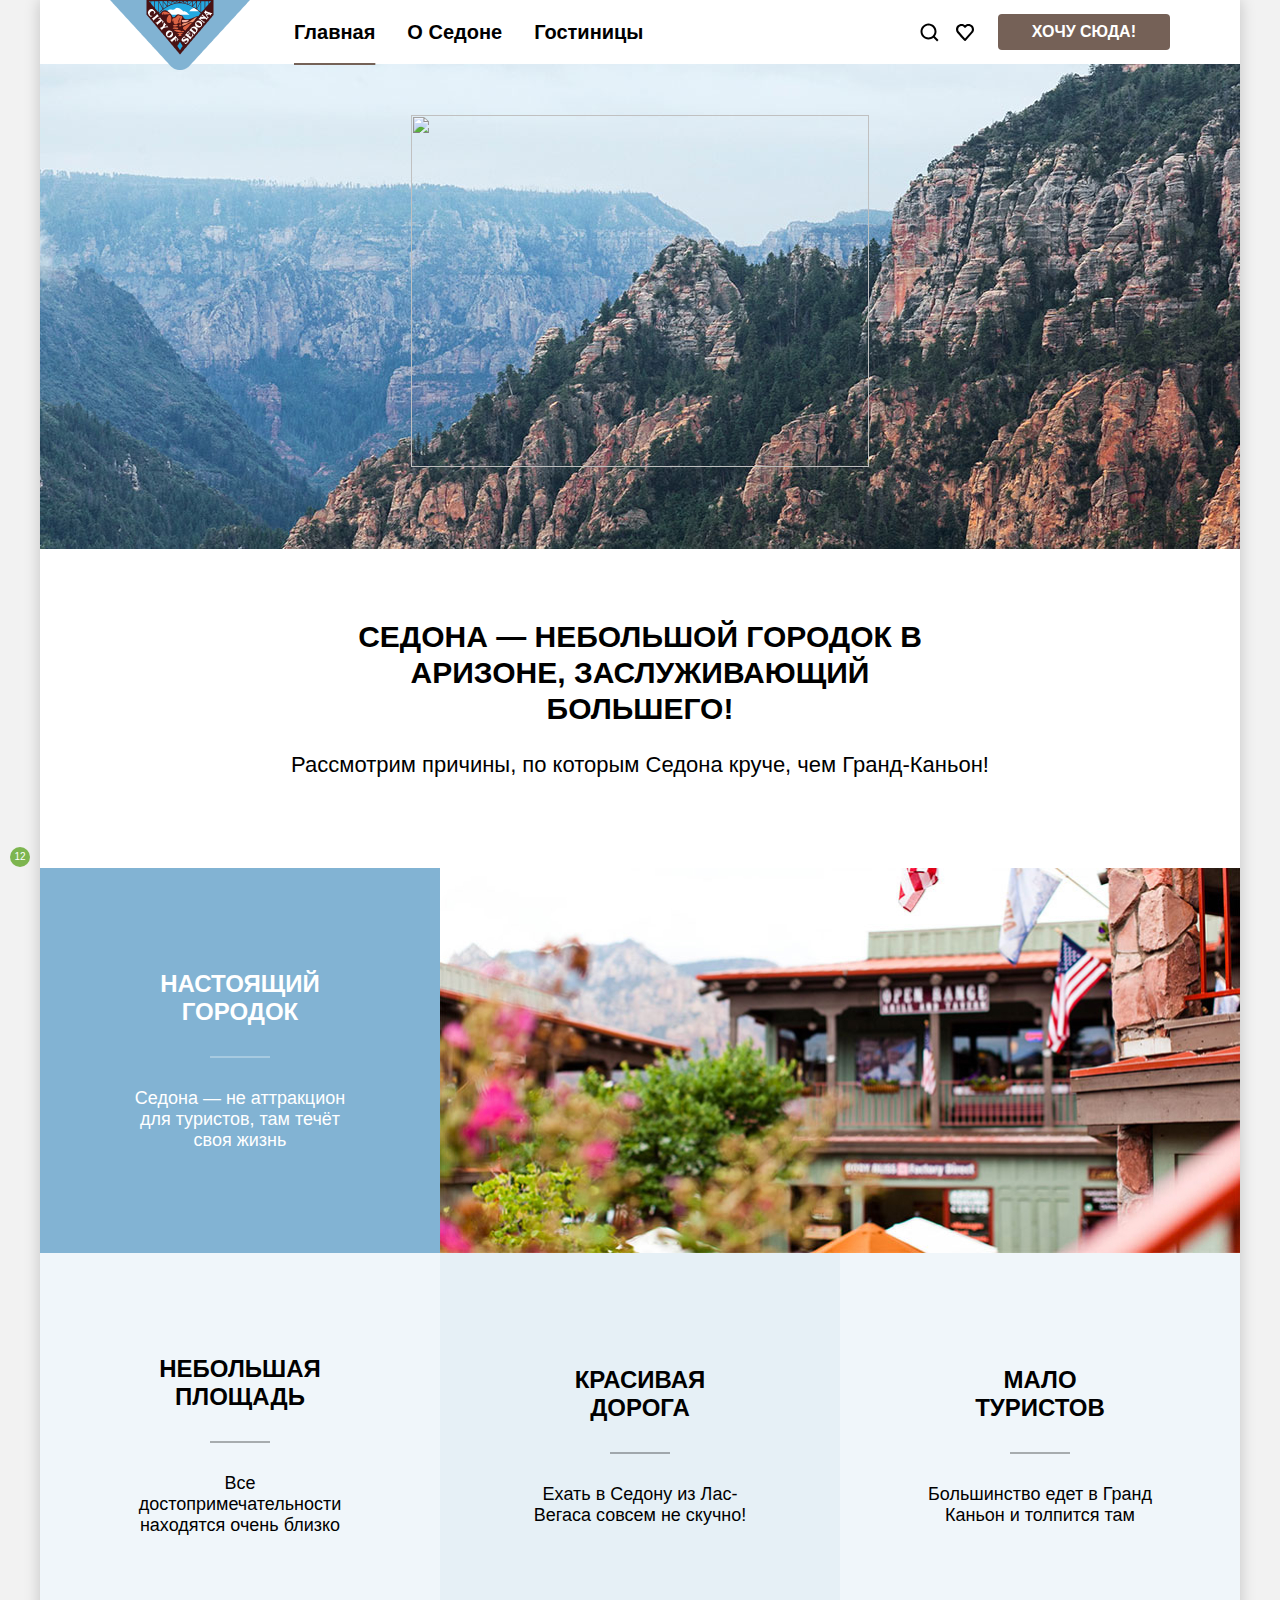
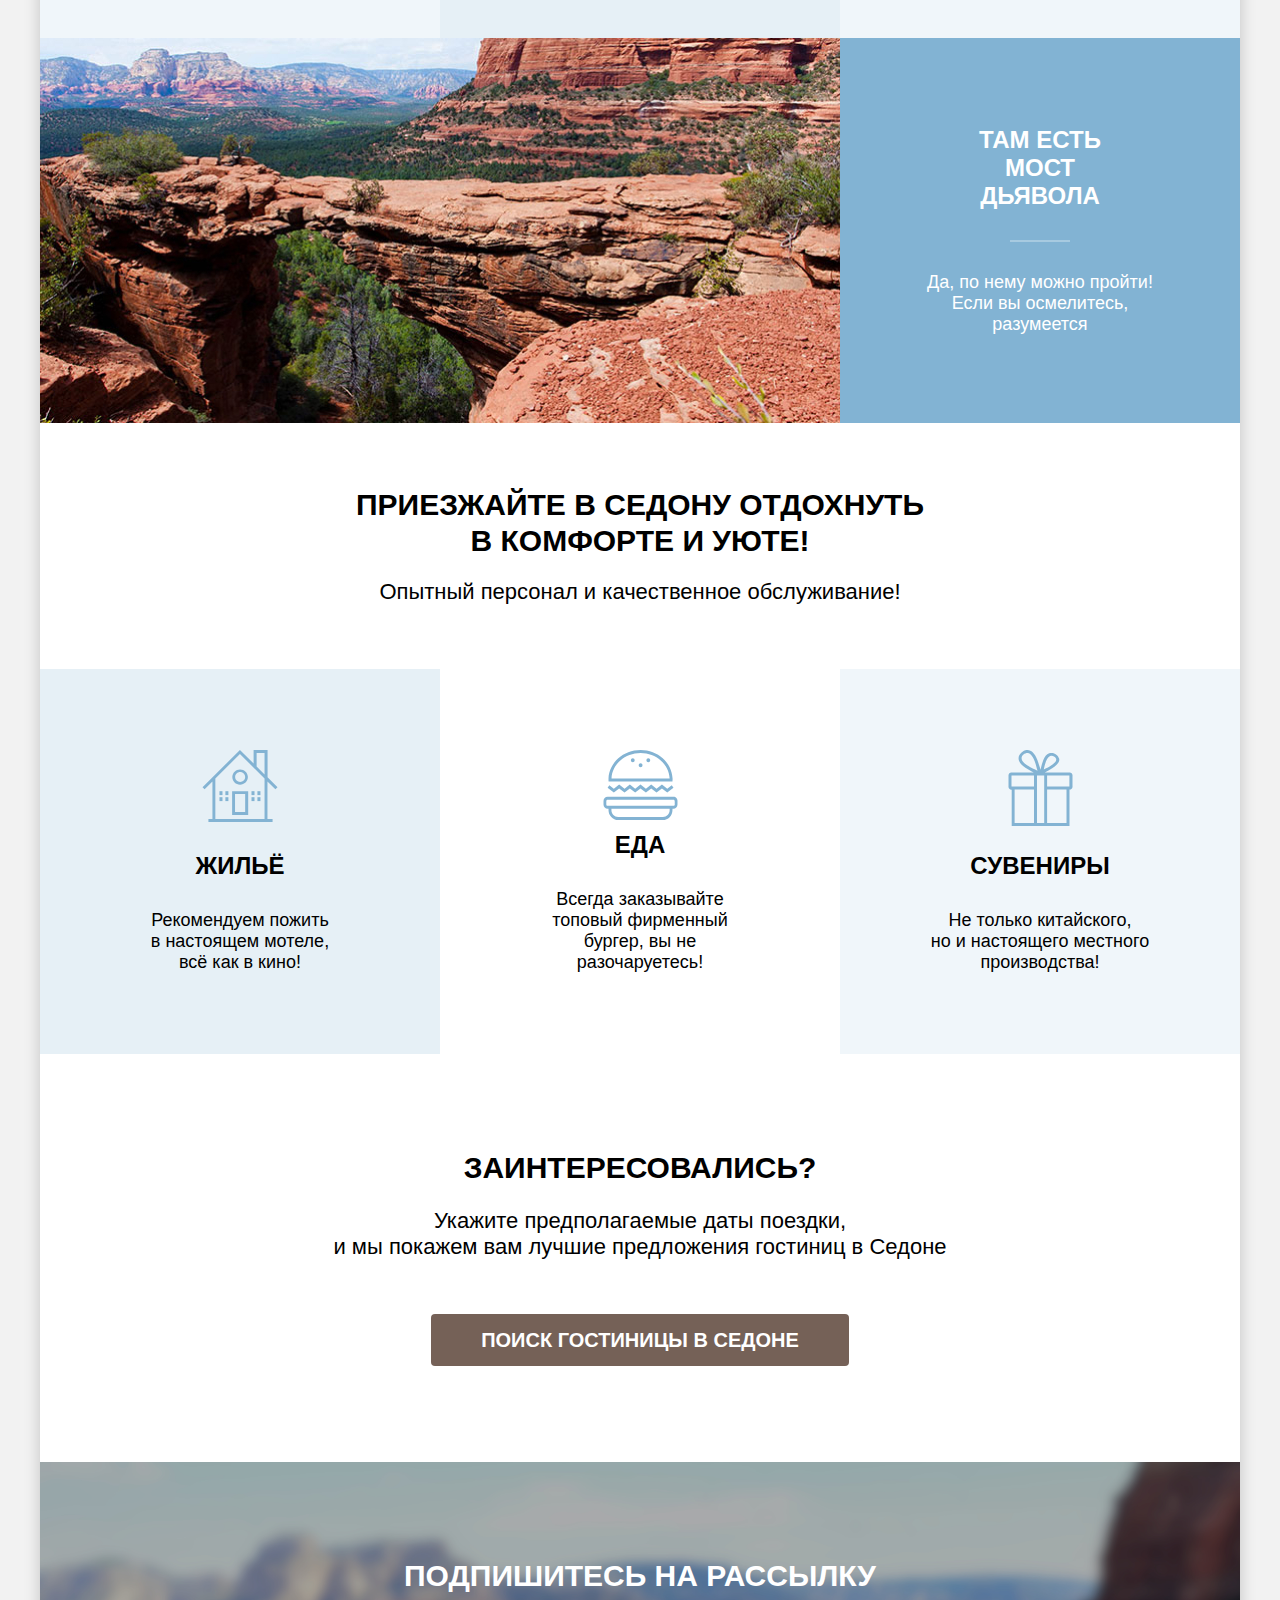
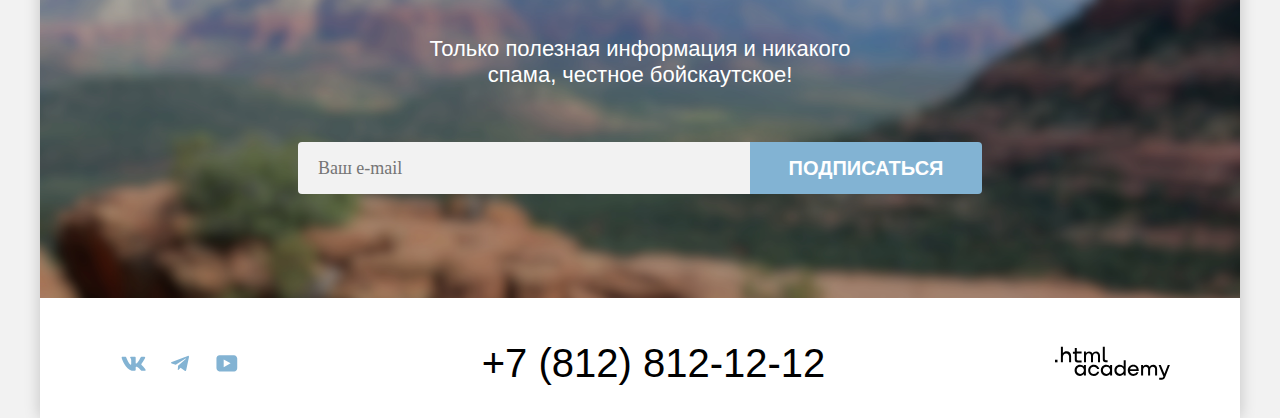
==== commit 3ba1bac7: "стилизация форм" ====
--- a/index.html
+++ b/index.html
@@ -4,119 +4,161 @@
   <head>
     <meta charset="utf-8">
     <title>HTML Academy: Седона</title>
-    <link rel="preconnect" href="https://fonts.googleapis.com">
-    <link rel="preconnect" href="https://fonts.gstatic.com" crossorigin>
-    <link rel="stylesheet" href="https://fonts.googleapis.com/css2?family=PT+Sans:ital,wght@0,400;0,700;1,400;1,700&display=swap">
     <link href="css/style.css" rel="stylesheet">
+    <!--<link href="css/outline.css" rel="stylesheet">
+    <link href="css/outline-settings.css" rel="stylesheet">-->
   </head>
 
   <body>
-    <header class="main-header">
-      <nav>
-        <a href="#" class="logo"><img src="img/logo.png" alt="логотип"></a>
-        <ul class="main-navigation-list">
-          <li><a class="main-navigation-item active" href="#">Главная</a></li>
-          <li><a class="main-navigation-item" href="#">О Седоне</a></li>
-          <li><a class="main-navigation-item" href="#">Гостиницы</a></li>
+    <div class="container">
+      <header class="main-header" data-test="header">
+        <nav class="main-nav">
+          <a class="logo" href="#"><img src="img/logo.png" alt="логотип" width="140" height="70"></a>
+          <ul class="main-navigation-list">
+            <li><a class="main-navigation-item active" href="index.html">Главная</a></li>
+            <li><a class="main-navigation-item" href="#">О Седоне</a></li>
+            <li><a class="main-navigation-item" href="catalog.html">Гостиницы</a></li>
+          </ul>
+        </nav>
+        <div class="user-panel">
+          <a class="search-link"><span class="visually-hidden">Поиск</span></a>
+          <button class="favorite-list">
+            <p class="notifications">12</p>
+          </button>
+          <a class="link-button" href="catalog.html">Хочу сюда!</a>
+        </div>
+      </header>
+      <main data-test="main">
+        <section class="hero hero-main" data-test="hero">
+            <h1 class="visually-hidden">Welcome to the gorgeous Sedona</h1>
+            <img class="hero-img" src="img\welcome.png" width="458" height="352">
+        </section>
+        <section class="advantages" data-test="advantages">
+          <h2 class="section-title">Седона — небольшой городок в Аризоне, заслуживающий большего!</h2>
+          <p class="section-text advantages-main-text">Рассмотрим причины, по которым Седона круче, чем Гранд-Каньон!</p>
+          <ul>
+            <li class="advantages-item advantages-item-1">
+              <div class="advantages-item-content">
+                <h3 class="advantages-title">Настоящий городок</h3>
+                <div class="advantages-line"></div>
+                <p class="advantages-text">Седона — не аттракцион для туристов, там течёт своя жизнь</p>
+              </div>
+              <img class="advantages-photo" src="img\photo-1.jpg" alt="вид города" width="800" height="385">
+            </li>
+            <li class="advantages-item advantages-item-2">
+              <div class="advantages-item-content">
+                <h3 class="advantages-title">Небольшая площадь</h3>
+                <div class="advantages-line"></div>
+                <p class="advantages-text">Все достопримечательности находятся очень близко</p>
+              </div>
+            </li>
+            <li class="advantages-item advantages-item-3">
+              <div class="advantages-item-content">
+                <h3 class="advantages-title">Красивая дорога</h3>
+                <div class="advantages-line"></div>
+                <p class="advantages-text">Ехать в Седону из Лас-Вегаса совсем не скучно!</p>
+              </div>
+            </li>
+            <li class="advantages-item advantages-item-4">
+              <div class="advantages-item-content">
+                <h3 class="advantages-title">Мало туристов</h3>
+                <div class="advantages-line"></div>
+                <p class="advantages-text">Большинство едет в Гранд Каньон и толпится там</p>
+              </div>
+            </li>
+            <li class="advantages-item advantages-item-5">
+              <div class="advantages-item-content">
+                <h3 class="advantages-title">Там есть<br />мост дьявола</h3>
+                <div class="advantages-line"></div>
+                <p class="advantages-text">Да, по нему можно пройти! Если вы осмелитесь, разумеется</p>
+              </div>
+              <img class="advantages-photo" src="img\photo-2.jpg" alt="мост дьявола" width="800" height="385">
+            </li>
+          </ul>
+        </section>
+        <section class="welcome" data-test="service">
+          <h2 class="section-title welcome-title">Приезжайте в Седону отдохнуть<br />в комфорте и уюте!</h2>
+          <p class="welcome-text">Опытный персонал и качественное обслуживание!</p>
+          <ul class="advice-list">
+            <li class="advice-item homes">
+              <h3 class="advice-title">Жильё</h3>
+              <p class="advice-text">Рекомендуем пожить<br>в настоящем мотеле,<br>всё как в кино!</p>
+            </li>
+            <li class="advice-item food">
+              <h3 class="advice-title">Еда</h3>
+              <p class="advice-text">Всегда заказывайте<br>топовый фирменный бургер, вы не разочаруетесь!</p>
+            </li>
+            <li class="advice-item souvenirs">
+              <h3 class="advice-title">Сувениры</h3>
+              <p class="advice-text">Не только китайского,<br>но и настоящего местного производства!</p>
+            </li>
+          </ul>
+        </section>
+        <section class="booking" data-test="search">
+          <h2 class="section-title booking-title">Заинтересовались?</h2>
+          <p class="booking-text">Укажите предполагаемые даты поездки,<br />и мы покажем вам лучшие предложения гостиниц в Седоне</p>
+          <a href="catalog.html" class="link-button booking-button">Поиск гостиницы в Седоне</a>
+        </section>
+        <section class="subscribe subscribe-main" data-test="subscribe">
+          <h2 class="section-title subscribe-title">Подпишитесь на рассылку</h2>
+          <p class="subscribe-text">Только полезная информация и никакого спама, честное бойскаутское!</p>
+          <form class="subscibe-form" action="https://echo.htmlacademy.ru/" method="post">
+            <input type="text" placeholder="Ваш e-mail">
+            <button type="submit">Подписаться</button>
+          </form>
+        </section>
+      </main>
+      <footer data-test="footer">
+        <ul class="social-list">
+          <li class="social-item"><a href="https://vk.com/htmlacademy"><svg width="25" height="15" viewBox="0 0 25 15" fill="none"
+                xmlns="http://www.w3.org/2000/svg">
+                <path fill-rule="evenodd" clip-rule="evenodd"
+                  d="M24.1164 1.80445C24.2824 1.25845 24.1164 0.856445 23.3214 0.856445H20.6964C20.0284 0.856445 19.7204 1.20345 19.5534 1.58645C19.5534 1.58645 18.2184 4.78245 16.3274 6.85845C15.7154 7.46045 15.4374 7.65145 15.1034 7.65145C14.9364 7.65145 14.6854 7.46045 14.6854 6.91345V1.80445C14.6854 1.14845 14.5014 0.856445 13.9454 0.856445H9.81738C9.40038 0.856445 9.14938 1.16045 9.14938 1.44945C9.14938 2.07045 10.0954 2.21445 10.1924 3.96245V7.76045C10.1924 8.59345 10.0394 8.74444 9.70538 8.74444C8.81538 8.74444 6.65038 5.53345 5.36538 1.85945C5.11638 1.14445 4.86438 0.856445 4.19338 0.856445H1.56638C0.816382 0.856445 0.666382 1.20345 0.666382 1.58645C0.666382 2.26845 1.55638 5.65645 4.81138 10.1374C6.98138 13.1974 10.0364 14.8564 12.8194 14.8564C14.4884 14.8564 14.6944 14.4884 14.6944 13.8534V11.5404C14.6944 10.8034 14.8524 10.6564 15.3814 10.6564C15.7714 10.6564 16.4384 10.8484 17.9964 12.3234C19.7764 14.0724 20.0694 14.8564 21.0714 14.8564H23.6964C24.4464 14.8564 24.8224 14.4884 24.6064 13.7604C24.3684 13.0364 23.5184 11.9854 22.3914 10.7384C21.7794 10.0284 20.8614 9.26345 20.5824 8.88045C20.1934 8.38945 20.3044 8.17044 20.5824 7.73345C20.5824 7.73345 23.7824 3.30745 24.1154 1.80445H24.1164Z" />
+              </svg>
+            </a></li>
+          <li class="social-item"><a href="https://t.me/htmlacademy"><svg width="18" height="16" viewBox="0 0 18 16" fill="none"
+                xmlns="http://www.w3.org/2000/svg">
+                <path
+                  d="M16.785 0.955705L0.840489 7.1042C-0.247661 7.54126 -0.241365 8.14828 0.640845 8.41897L4.73445 9.69597L14.2058 3.72014C14.6537 3.44766 15.0629 3.59424 14.7265 3.89281L7.05283 10.8183H7.05103L7.05283 10.8192L6.77045 15.0387C7.18413 15.0387 7.36669 14.8489 7.59871 14.625L9.58705 12.6915L13.7229 15.7464C14.4855 16.1664 15.0332 15.9506 15.2229 15.0405L17.9379 2.2453C18.2158 1.13107 17.5126 0.626562 16.785 0.955705Z" />
+              </svg>
+            </a></li>
+          <li class="social-item"><a href="https://www.youtube.com/user/htmlacademyru"><svg width="22" height="17" viewBox="0 0 23 18" fill="none"
+                xmlns="http://www.w3.org/2000/svg">
+                <path
+                  d="M18.9402 0.356445H3.50738C1.64668 0.356445 0.333252 1.9502 0.333252 3.75645V13.8502C0.333252 15.7627 1.64668 17.3564 3.50738 17.3564H19.1591C20.8009 17.3564 22.3333 15.7627 22.3333 13.9564V3.75645C22.1143 1.9502 20.8009 0.356445 18.9402 0.356445ZM7.99494 12.8939V4.81894L15.3283 8.85645L7.99494 12.8939Z" />
+              </svg>
+            </a></li>
         </ul>
-        <a class="search-link"><img src="img/search.svg" alt="поиск"></a>
-        <button class="favorite-list"><img src="img/heart.svg" alt="избранное"></button>
-        <a href="#" class="link-button">Хочу сюда!</a>
-      </nav>
-    </header>
-    <main>
-      <section class="hero hero-main">
-        <h1 class="visually-hidden">Welcome to the gorgeous Sedona</h1>
-        <img src="img\welcome.png" width="458">
-        <img src="img\zipline.svg" width="1200">
-      </section>
-      <section class="advantages">
-        <h2>Седона — небольшой городок в Аризоне,<br />заслуживающий большего!</h2>
-        <p>Рассмотрим причины, по которым Седона круче, чем Гранд-Каньон!</p>
-        <ul>
-          <li class="advantages-item advantages-item-1">
-            <div class="advantages-item-content">
-              <h3>Настоящий<br />городок</h3>
-              <div class="advantages-line"></div>
-              <p>Седона — не аттракцион для туристов, там течёт своя жизнь</p>
-            </div>
-            <img src="img\photo-1.jpg" alt="вид города">
-          </li>
-          <li class="advantages-item advantages-item-2">
-            <div class="advantages-item-content">
-              <h3>Небольшая<br />площадь</h3>
-              <div class="advantages-line"></div>
-              <p>Все достопримечательности<br />находятся очень близко</p>
-            </div>
-          </li>
-          <li class="advantages-item advantages-item-3">
-            <div class="advantages-item-content">
-              <h3>Красивая<br />дорога</h3>
-              <div class="advantages-line"></div>
-              <p>Ехать в Седону из Лас-Вегаса<br />совсем не скучно!</p>
-            </div>
-          </li>
-          <li class="advantages-item advantages-item-4">
-            <div class="advantages-item-content">
-              <h3>Мало<br />туристов</h3>
-              <div class="advantages-line"></div>
-              <p>Большинство едет в Гранд Каньон<br />и толпится там</p>
-            </div>
-          </li>
-          <li class="advantages-item advantages-item-5">
-            <div class="advantages-item-content">
-              <h3>Там есть<br />мост дьявола</h3>
-              <div class="advantages-line"></div>
-              <p>Да, по нему можно пройти!<br />Если вы осмелитесь,<br />разумеется</p>
-            </div>
-            <img src="img\photo-2.jpg" alt="мост дьявола">
-          </li>
-        </ul>
-      </section>
-      <section class="welcome">
-        <h2>Приезжайте в Седону отдохнуть<br />в комфорте и уюте!</h2>
-        <p>Опытный персонал и качественное обслуживание!</p>
-        <ul>
-          <li class="homes">
-            <img src="img\home.svg" width="75" height="72" alt="жильё">
-            <h3>Жильё</h3>
-            <p>Рекомендуем пожить<br />в настоящем мотеле,<br />всё как в кино!</p>
-          </li>
-          <li class="food">
-            <img src="img\food.svg" width="64" height="76" alt="еда">
-            <h3>Еда</h3>
-            <p>Всегда заказывайте<br />топовый фирменный бургер,<br />вы не разочаруетесь!</p>
-          </li>
-          <li class="souvenirs">
-            <img src="img\gift.svg" width="74" height="70" alt="сувениры">
-            <h3>Сувениры</h3>
-            <p>Не только китайского,<br />но и настоящего местного<br />производства!</p>
-          </li>
-        </ul>
-      </section>
-      <section class="booking">
-        <h2>Заинтересовались?</h2>
-        <p>Укажите предполагаемые даты поездки,<br />и мы покажем вам лучшие предложения гостиниц в Седоне</p>
-        <a href="catalog.html" class="link-button">ПОИСК ГОСТИНИЦЫ В седоне</a>
-      </section>
-      <section class="subscribe subscribe-main">
-        <h2>Подпишитесь на рассылку</h2>
-        <p>Только полезная информация и никакого спама, честное бойскаутское!</p>
-        <form action="https://echo.htmlacademy.ru/" method="post" class="subscibe-form">
-          <input type="text" placeholder="Ваш e-mail">
-          <button type="submit">Подписаться</button>
-        </form>
-      </section>
-    </main>
-    <footer>
-      <ul class="social-list">
-        <li class="social-item"><a href="#"><img src="img/vk.svg" alt="VKontakte"></a></li>
-        <li class="social-item"><a href="#"><img src="img/tg.svg" alt="Telegram"></a></li>
-        <li class="social-item"><a href="#"><img src="img/yt.svg" alt="YouTube"></a></li>
-      </ul>
-      <a class="phone" href="tel:+78128121212">+7 (812) 812-12-12</a>
-      <a class="copyright" href="#"><img src="img\HTML Academy.svg" alt="HTML Academy"></a>
-    </footer>
+        <a class="phone" href="tel:+78128121212">+7 (812) 812-12-12</a>
+        <a class="copyright" href="https://htmlacademy.ru/"><svg width="115" height="34" viewBox="0 0 115 34" fill="none"
+            xmlns="http://www.w3.org/2000/svg">
+            <path d="M0 13.7232V16.3232H2.5V13.7232H0Z" />
+            <path
+              d="M11.6 5.32324C10 5.32324 8.8 6.02324 8 7.02324H7.9V0.823242H5.9V16.3232H7.9V11.0232C7.9 8.92324 9.2 7.42324 11.2 7.42324C13 7.42324 14.1 8.82324 14.1 10.6232V16.3232H16.1V10.2232C16.2 7.22324 14.3 5.32324 11.6 5.32324Z" />
+            <path
+              d="M26.6 5.62324H21.8V1.92324H19.8V5.72324H17.9V7.72324H19.8V13.7232C19.8 15.4232 20.8 16.4232 22.5 16.4232H26.6V14.4232H22.9C22.2 14.4232 21.8 14.0232 21.8 13.3232V7.62324H26.6V5.62324Z" />
+            <path
+              d="M41.1 5.42324C39.5 5.42324 38.2 6.22324 37.6 7.52324H37.5C36.9 6.32324 35.7 5.42324 34.1 5.42324C32.7 5.42324 31.6 6.22324 31 7.22324H30.9V5.62324H29V16.2232H31V10.8232C31 8.82324 32 7.32324 33.6 7.32324C35.1 7.32324 36 8.32324 36 9.92324V16.2232H38V10.6232C38 8.22324 39.4 7.32324 40.6 7.32324C42.1 7.32324 43 8.32324 43 9.92324V16.2232H45V9.72324C45.1 7.22324 43.6 5.42324 41.1 5.42324Z" />
+            <path
+              d="M47.8 13.5232C47.8 15.2232 48.8 16.2232 50.6 16.2232H52.6V14.2232H50.9C50.2 14.2232 49.8 13.8232 49.8 13.1232V0.823242H47.8V13.5232Z" />
+            <path
+              d="M28.9 20.5232C28 19.4232 26.7 18.7232 25 18.7232C21.9 18.7232 19.6 21.0232 19.6 24.3232C19.6 27.6232 21.9 29.9232 25 29.9232C26.8 29.9232 28 29.1232 28.8 28.0232H28.9V29.6232H30.9V19.0232H28.9V20.5232ZM25.3 27.9232C23.1 27.9232 21.7 26.3232 21.7 24.3232C21.7 22.3232 23.1 20.7232 25.3 20.7232C27.5 20.7232 28.9 22.3232 28.9 24.3232C28.9 26.2232 27.5 27.9232 25.3 27.9232Z" />
+            <path
+              d="M44.2 22.8232C43.7 20.4232 41.6 18.7232 38.8 18.7232C35.4 18.7232 33.2 21.2232 33.2 24.3232C33.2 27.4232 35.4 29.9232 38.8 29.9232C41.6 29.9232 43.7 28.1232 44.2 25.7232H42.1C41.7 27.0232 40.4 28.0232 38.8 28.0232C36.6 28.0232 35.2 26.4232 35.2 24.4232C35.2 22.4232 36.6 20.8232 38.8 20.8232C40.4 20.8232 41.6 21.8232 42.1 23.0232H44.2V22.8232Z" />
+            <path
+              d="M55.1 20.5232C54.2 19.4232 52.9 18.7232 51.2 18.7232C48.1 18.7232 45.8 21.0232 45.8 24.3232C45.8 27.6232 48.1 29.9232 51.2 29.9232C53 29.9232 54.2 29.1232 55 28.0232H55.1V29.6232H57.1V19.0232H55.1V20.5232ZM51.5 27.9232C49.3 27.9232 47.9 26.3232 47.9 24.3232C47.9 22.3232 49.3 20.7232 51.5 20.7232C53.7 20.7232 55.1 22.3232 55.1 24.3232C55.1 26.2232 53.6 27.9232 51.5 27.9232Z" />
+            <path
+              d="M68.7 20.6232C67.8 19.5232 66.5 18.7232 64.8 18.7232C61.7 18.7232 59.4 21.0232 59.4 24.3232C59.4 27.6232 61.6 29.9232 64.8 29.9232C66.5 29.9232 67.8 29.1232 68.6 28.1232H68.7V29.6232H70.7V14.2232H68.7V20.6232ZM65.1 27.9232C62.9 27.9232 61.5 26.3232 61.5 24.3232C61.5 22.3232 62.9 20.7232 65.1 20.7232C67.3 20.7232 68.7 22.3232 68.7 24.3232C68.6 26.3232 67.2 27.9232 65.1 27.9232Z" />
+            <path
+              d="M78.3 18.7232C75 18.7232 72.8 21.2232 72.8 24.3232C72.8 27.3232 74.9 29.9232 78.3 29.9232C80.8 29.9232 82.8 28.6232 83.5 26.3232H81.4C80.9 27.3232 79.8 27.9232 78.4 27.9232C76.5 27.9232 75.1 26.6232 75 25.0232H83.8C84 21.4232 81.8 18.7232 78.3 18.7232ZM78.3 20.6232C80 20.6232 81.3 21.6232 81.6 23.2232H75.1C75.4 21.7232 76.6 20.6232 78.3 20.6232Z" />
+            <path
+              d="M98.2 18.7232C96.6 18.7232 95.3 19.5232 94.6 20.7232H94.5C93.9 19.5232 92.7 18.7232 91.1 18.7232C89.7 18.7232 88.6 19.4232 88 20.5232V19.0232H86.1V29.6232H88.1V24.2232C88.1 22.2232 89.1 20.8232 90.7 20.7232C92.2 20.7232 93.1 21.7232 93.1 23.3232V29.6232H95.1V24.0232C95.1 21.6232 96.5 20.7232 97.7 20.7232C99.2 20.7232 100.1 21.7232 100.1 23.3232V29.6232H102.1V23.1232C102.2 20.5232 100.7 18.7232 98.2 18.7232Z" />
+            <path
+              d="M109.4 27.8232L105.8 18.9232H103.6L108.4 30.5232C108.1 31.4232 107.7 31.7232 106.7 31.7232H104.2V33.7232H106.7C108.5 33.7232 109.5 32.9232 110.2 31.1232L114.9 18.9232H112.8L109.4 27.8232Z" />
+          </svg>
+        </a>
+      </footer>
+    </div>
     <script src="js/script.js"></script>
   </body>
 
--- a/css/style.css
+++ b/css/style.css
@@ -1,13 +1,66 @@
 /* Основные стили для всех страниц */
+@font-face {
+  font-family: "PT Sans";
+  font-weight: 400;
+  font-style: normal;
+  src: url("../fonts/ptsans-400.woff2") format("woff2");
+}
+
+@font-face {
+  font-family: "PT Sans";
+  font-weight: 700;
+  font-style: normal;
+  src: url("../fonts/ptsans-700.woff2") format("woff2");
+}
+
 body {
   font-family: 'PT Sans', sans-serif;
   background-color: #F2F2F2;
   margin: 0;
   padding: 0;
+  font-size: 22px;
+  font-weight: 400;
+  line-height: 26px;
+}
+
+ul {
+  list-style: none;
+  margin: 0;
+  padding: 0;
+}
+
+img {
+  display: block;
 }
 
 .visually-hidden {
-  display: none;
+  position: absolute;
+  width: 1px;
+  height: 1px;
+  margin: -1px;
+  padding: 0;
+  border: 0;
+  clip: rect(0 0 0 0);
+  overflow: hidden;
+}
+
+a {
+  text-decoration: none;
+}
+
+section {
+  margin: 0;
+  padding: 0;
+}
+
+.container {
+  width: 1200px;
+  margin: 0 auto;
+  padding: 0;
+  box-shadow: 0px 0px 15px 0px rgba(0, 0, 0, 0.2);
+  min-height: 100%;
+  display: grid;
+  grid-template-rows: auto 1fr auto;
 }
 
 .disabled {
@@ -15,7 +68,7 @@
   border-color: rgba(0, 0, 0, 0.3);
 }
 
-h1 {
+.page-title {
   font-size: 60px;
   font-weight: 700;
   line-height: 78px;
@@ -25,58 +78,22 @@
   padding: 0;
 }
 
-h2 {
+.section-title {
   font-size: 30px;
   font-weight: 700;
   line-height: 36px;
   text-align: center;
   text-transform: uppercase;
-}
-
-h3 {
-  font-size: 24px;
-  font-weight: 700;
-  line-height: 28px;
-  letter-spacing: 0em;
-  text-align: center;
-  margin: 0;
-  padding: 0;
-  margin-bottom: 30px;
-  text-transform: uppercase;
-}
-
-ul {
-  list-style: none;
-  margin: 0;
-  padding: 0;
-}
-
-img {
-  display: block;
-}
-
-a {
-  text-decoration: none;
-}
-
-p {
-  font-size: 22px;
-  font-weight: 400;
-  line-height: 26px;
-  text-align: center;
-  margin: 0;
-  padding: 0;
-  margin-bottom: 90px;
-}
-
-section {
-  margin: 0;
+  max-width: 620px;
+  margin: 0 auto;
   padding: 0;
 }
 
 /* Кнопки */
 /* коричневая кнопка-ссылка */
 .link-button {
+  box-sizing: border-box;
+  margin: 0;
   padding: 8px 34px;
   background-color: #756157;
   text-transform: uppercase;
@@ -114,6 +131,7 @@
   text-align: center;
   color: #ffffff;
   text-transform: uppercase;
+  cursor: pointer;
 }
 
 button:hover {
@@ -195,36 +213,43 @@
   border: 3px solid transparent;
 }
 
+.favorite-list:hover {
+  color: transparent;
+  background-color: transparent;
+}
+
 /* Верхнее меню */
 .main-header {
-  width: 1200px;
+  width: 100%;
   height: 64px;
   box-sizing: border-box;
   margin: 0 auto;
   padding: 0 70px;
   background-color: #ffffff;
-  box-shadow: 0px 0px 15px 0px rgba(0, 0, 0, 0.2);
+  display: flex;
+  align-items: center;
+}
+
+.main-nav {
+  display: flex;
+  margin: 0;
+  margin-right: auto;
+  padding: 0;
+  align-items: center;
+  position: relative;
   z-index: 1;
-}
-
-nav {
-  display: flex;
-  margin: 0;
-  padding: 0;
-  align-items: center;
-  position: absolute;
-  z-index: 1;
-  width: 1060px;
   height: 64px;
 }
 
-nav .logo {
+.main-nav .logo {
   margin: 0;
   margin-right: 28px;
+  align-self: flex-start;
 }
 
 .main-navigation-list {
   display: flex;
+  flex-wrap: wrap;
   margin-right: auto;
 }
 
@@ -243,29 +268,65 @@
   text-decoration-color: #756257;
   text-decoration-thickness: 2px;
   text-underline-position: under;
-  text-underline-offset: 21px;
+  text-underline-offset: 19px;
   color: black;
 }
 
+.user-panel {
+  display: flex;
+  align-items: center;
+  box-sizing: border-box;
+}
+
 .search-link {
-  padding: 22px 12px;
-  margin: 0;
+  box-sizing: border-box;
+  padding: auto;
+  width: 44px;
+  height: 64px;
+  margin: 0;
+  cursor: pointer;
+  background-image: url("../img/search.svg");
+  background-position: center;
+  background-repeat: no-repeat;
 }
 
 .favorite-list {
+  box-sizing: border-box;
   border: 0;
   background-color: transparent;
   padding: 24px 13px 23px;
   margin-right: 20px;
+  background-image: url("../img/heart.svg");
+  height: 64px;
+  background-position: center;
+  background-repeat: no-repeat;
+}
+
+.notifications {
+  position: absolute;
+  bottom: 23px;
+  left: 10px;
+  width: 20px;
+  height: 20px;
+  border-radius: 50%;
+  background-color: #7DB54F;
+  color: #ffffff;
+  font-family: 'PT Sans', sans-serif;
+  font-size: 10px;
+  font-weight: 400;
+  line-height: 10px;
+  letter-spacing: 0em;
+  display: flex;
+  align-items: center;
+  justify-content: center;
 }
 
 /* основной блок */
 main {
-  width: 1200px;
+  width: 100%;
   box-sizing: border-box;
   background-color: #ffffff;
-  margin: 0 auto;
-  box-shadow: 0px 0px 15px 0px rgba(0, 0, 0, 0.2);
+  margin: 0;
   padding: 0;
 }
 
@@ -273,29 +334,39 @@
   margin: 0;
   padding: 0;
   margin-bottom: 70px;
+}
+
+.hero-img {
+  margin-top: 51px;
 }
 
 /* Главная*/
 .hero-main {
-  background-image: url("../img/index-background.png");
+  background-image: url("../img/zipline.svg"),
+    url("../img/index-background.png");
   height: 485px;
   display: flex;
-  flex-direction: column;
-  align-items: center;
-  justify-content: end;
-  gap: 25px;
+  justify-content: center;
+  background-repeat: no-repeat;
+  background-position: bottom;
 }
 
 .advantages {
-  margin: 0;
-  padding: 0;
   margin-bottom: 64px;
+}
+
+.advantages .section-title {
+  margin-bottom: 25px;
+}
+
+.advantages-main-text {
+  margin-bottom: 90px;
+  text-align: center;
 }
 
 .advantages ul {
   display: grid;
-  grid-template-columns: 400px 400px 400px;
-  grid-template-rows: 385px 385px 385px;
+  grid-template-columns: repeat (3, 400px)
 }
 
 .advantages-item {
@@ -303,6 +374,22 @@
   flex-direction: row;
   justify-content: center;
   align-items: center;
+  min-height: 385px;
+}
+
+.advantages-title,
+.advice-title {
+  max-width: 175px;
+  font-size: 24px;
+  font-weight: 700;
+  line-height: 28px;
+  letter-spacing: 0em;
+  text-align: center;
+  margin: 0;
+  margin-bottom: 30px;
+  padding: 0;
+  text-transform: uppercase;
+  order: -1;
 }
 
 .advantages-item-content {
@@ -315,15 +402,32 @@
   align-items: center;
 }
 
-.advantages-line {
-  background-color: rgba(0, 0, 0, 0.3);
+/* псевдоэлемент - декоративная линия */
+.advantages-item-content::after {
+  content: "";
   width: 60px;
-  height: 2px;
   margin-bottom: 30px;
-}
-
-.advantages-item-content p,
-.welcome li p {
+  border-bottom: 2px solid rgba(0, 0, 0, 0.3);
+}
+
+.advantages-item-1 .advantages-item-content::after {
+  content: "";
+  width: 60px;
+  margin-bottom: 30px;
+  border-bottom: 2px solid rgba(255, 255, 255, 0.3);
+}
+
+.advantages-item-5 .advantages-item-content::after {
+  content: "";
+  width: 60px;
+  margin-bottom: 30px;
+  border-bottom: 2px solid rgba(255, 255, 255, 0.3);
+}
+
+/* конец псевдоэлементов */
+
+.advantages-text,
+.advice-text {
   font-size: 18px;
   font-weight: 400;
   line-height: 21px;
@@ -332,6 +436,7 @@
   margin: 0;
   padding: 0;
   width: 230px;
+  order: 1;
 }
 
 .advantages-item-1,
@@ -345,11 +450,6 @@
   color: white;
 }
 
-.advantages-item-1 .advantages-line,
-.advantages-item-5 .advantages-line {
-  background-color: rgba(255, 255, 255, 0.3);
-}
-
 .advantages-item-5 {
   display: flex;
   flex-direction: row-reverse;
@@ -367,57 +467,83 @@
   background-color: rgba(131, 179, 211, 0.12);
 }
 
-.welcome ul {
+.advice-list {
   display: grid;
   grid-template-columns: 400px 400px 400px;
-  grid-template-rows: 385px;
   margin: 0;
   padding: 0;
   margin-bottom: 96px;
 }
 
-.welcome li {
+.welcome-title,
+.subscribe-title,
+.booking-title {
+  margin-bottom: 20px;
+}
+
+.welcome-text {
+  margin: 0 auto;
+  margin-bottom: 64px;
+  text-align: center;
+}
+
+.advice-item {
   box-sizing: border-box;
   width: 400px;
+  min-height: 385px;
   padding: 0;
   display: flex;
   flex-direction: column;
-  justify-content: center;
-  align-items: center;
-  margin: 0;
-}
-
-.welcome li img {
-  height: 75px;
-  margin: 0;
-  margin-bottom: 30px;
+  align-items: center;
+  justify-content: end;
+  margin: 0;
+  padding-bottom: 81px;
+  background-repeat: no-repeat;
+  background-position-x: center;
+  background-position-y: 81px;
 }
 
 .homes {
   background-color: rgba(131, 179, 211, 0.2);
+  background-image: url(../img/home.svg);
 }
 
 .souvenirs {
-  background-color: rgba(131, 179, 211, 0.12)
-}
-
-.booking p,
-.subscribe p {
+  background-color: rgba(131, 179, 211, 0.12);
+  background-image: url(../img/gift.svg);
+}
+
+.food {
+  background-image: url(../img/food.svg);
+}
+
+.booking-text,
+.subscribe-text {
   margin-bottom: 54px;
-}
-
-.booking .link-button {
+  text-align: center;
+}
+
+.booking-button {
   display: block;
   margin: 0 auto;
   width: fit-content;
   margin-bottom: 96px;
+  font-size: 20px;
+  font-weight: 700;
+  line-height: 36px;
+  letter-spacing: 0em;
+  text-align: center;
+  padding: 8px 50px;
 }
 
 .subscribe {
-  display: block;
-  box-sizing: border-box;
-  padding: 96px 258px 104px;
+  display: flex;
+  box-sizing: border-box;
+  padding: 96px 40px 0;
   margin-bottom: 0;
+  justify-content: center;
+  align-items: center;
+  flex-direction: column;
 }
 
 .subscribe-main {
@@ -427,8 +553,19 @@
   color: white;
 }
 
+.subscribe-text {
+  width: 475px;
+  font-size: 22px;
+  font-weight: 400;
+  line-height: 26px;
+  letter-spacing: 0em;
+  text-align: center;
+
+}
+
 .subscibe-form {
   display: flex;
+  margin-bottom: 104px;
 }
 
 .subscribe input {
@@ -457,27 +594,48 @@
 
 /* Подвал */
 footer {
-  width: 1200px;
-  box-sizing: border-box;
-  margin: 0 auto;
-  padding: 40px 70px 30px;
+  width: 100%;
+  box-sizing: border-box;
+  margin: 0;
+  padding: 40px 70px 30px 70px;
   background-color: #ffffff;
-  box-shadow: 0px 0px 15px 0px rgba(0, 0, 0, 0.2);
-  display: flex;
-  align-items: center;
-}
-
-footer ul {
-  display: flex;
-  padding: 0;
-  margin: 0;
-}
-
-footer li a {
-  display: block;
-  margin: 0;
-  padding: 0 10px;
-  height: auto;
+  display: flex;
+  align-items: center;
+}
+
+.social-list {
+  display: flex;
+  width: 142px;
+  height: 50px;
+  padding: 0;
+  margin: 0;
+  align-items: center;
+}
+
+.social-item {
+  width: 33%;
+}
+
+.social-item a {
+  display: flex;
+  margin: 0;
+  align-items: center;
+  justify-content: center;
+}
+
+.social-item svg {
+  fill: #83B3D3;
+}
+
+.social-item svg:hover,
+.social-item svg:focus {
+  fill: #68A2CA;
+  border: 0;
+}
+
+.social-item svg:active {
+  fill: rgba(104, 162, 202, 0.3);
+  border: 0;
 }
 
 footer .phone {
@@ -491,16 +649,33 @@
 }
 
 footer .phone:hover,
-footer .phone:focus,
-footer .copyright:hover,
-footer .copyright:focus {
+footer .phone:focus {
   color: #756157;
-}
-footer .copyright {
-  color:black;
-}
-footer .phone:active, footer .copyright:active {
+  border: 0;
+}
+
+footer .phone:active {
   color: rgba(117, 97, 87, 0.3);
+  border: 0;
+}
+
+.copyright {
+  height: 50px;
+  display: flex;
+  align-items: center;
+}
+
+.copyright svg {
+  fill: black;
+}
+
+.copyright svg:hover,
+.copyright svg:focus {
+  fill: #756157;
+}
+
+.copyright svg:active {
+  fill: rgba(117, 97, 87, 0.3) border: 0;
 }
 
 /* Каталог */
@@ -512,7 +687,9 @@
   margin: 0;
 }
 
-.catalog-hero h1 {
+.page-title {
+  margin: 0;
+  padding: 0;
   color: white;
   margin-bottom: 8px;
 }
@@ -532,7 +709,16 @@
   font-weight: 400;
   line-height: 21px;
   text-align: left;
-
+  list-style-type: ">";
+  margin-left: 10px;
+  padding-left: 10px;
+  cursor: pointer;
+}
+
+.breadcrumb:first-child {
+  list-style-type: none;
+  margin: 0;
+  padding: 0;
 }
 
 .breadcrumb:hover {
@@ -578,14 +764,6 @@
   margin-right: auto;
 }
 
-/* стилизация чекбокса. Не получилась */
-.checkbox {
-  background-color: white;
-  border: 0;
-  border-radius: 4px;
-  padding: 4px;
-}
-
 label:hover {
   opacity: 60%;
 }
@@ -599,7 +777,90 @@
   padding: 0;
   margin-right: 70px;
 }
-
+.range-wrapper-inputs {
+  margin: 0;
+  padding: 0;
+  margin-bottom: 48px;
+  display: flex;
+}
+.range-input {
+  box-sizing: border-box;
+  width: 143px;
+  height: auto;
+  padding: 12px 20px;
+  margin: 0;
+  font-family: 'PT Sans', sans-serif;
+  font-size: 18px;
+  font-weight: 400;
+  line-height: 21px;
+  text-align: left;
+  cursor: text;
+  border: 0;
+  box-shadow: none;
+}
+.min-price {
+  border-radius: 4px 0px 0px 4px;
+  padding: 12px 20px;
+}
+.min-price::before {
+  content: "от";
+font-family: 'PT Sans', sans-serif;
+font-size: 18px;
+font-weight: 400;
+line-height: 24px;
+letter-spacing: 0em;
+text-align: right;
+opacity: 30%;
+color: black;
+}
+.max-price {
+  border-radius: 0px 4px 4px 0px;
+}
+
+.range-scale {
+  position:relative;
+  width: 287px;
+  height: 4px;
+  border: 4px;
+  background-color: rgba(255, 255, 255, 0.3);
+}
+
+.range-bar {
+  position: absolute;
+  height: 4px;
+  background-color: #ffffff;
+  width: 226px;
+}
+
+.range-toggle {
+  position: absolute;
+  width: 20px;
+  height: 20px;
+  border-radius: 5px;
+  background-color: white;
+  cursor: pointer;
+  top: -8px;
+}
+.range-toggle:hover {
+  box-shadow: 0px 4px 10px 0px rgba(0, 0, 0, 0.25);
+  background-color: white;
+}
+.range-toggle:focus {
+  border: 3px solid #83B3D3;
+  box-shadow: 0px 4px 10px 0px rgba(0, 0, 0, 0.25);
+  background-color: white;
+}
+.range-toggle:active {
+  border: 2px solid #83B3D3;
+  box-shadow: 0px 4px 10px 0px rgba(0, 0, 0, 0.25);
+  background-color: white;
+}
+.toggle-min {
+  left: 0px;
+}
+.toggle-max {
+  left: 226px;
+}
 .catalog-hero label {
   font-size: 18px;
   font-weight: 400;
@@ -607,6 +868,7 @@
   letter-spacing: 0em;
   text-align: left;
   color: white;
+  cursor: pointer;
 }
 
 .catalog-hero input {
@@ -636,7 +898,7 @@
   margin-bottom: 40px;
 }
 
-.hotels-header h2 {
+.hotels-header-title {
   margin: 0;
   padding: 0;
   margin-right: auto;
@@ -648,37 +910,46 @@
 }
 
 .price-sort {
+  box-sizing: border-box;
+  display: block;
   width: 292px;
-  margin: 0;
-  padding: 14px 20px;
+  height: auto;
+  margin: 0;
+  padding: 10px 20px;
   border: 2px solid #E5E5E5;
   border-radius: 4px;
-}
-
-.price-sort:hover {
-  border: 2px solid #68A2CA;
-}
-
-.price-sort:focus {
-  border: 2px solid #68A2CA;
-}
-
-.price-sort option {
+  font-family: 'PT Sans', sans-serif;
   font-size: 18px;
   font-weight: 400;
   line-height: 21px;
   letter-spacing: 0em;
   text-align: left;
+  cursor: pointer;
+  /*стилизация стрелки*/
+  appearance: none; /*-убираем стандартную стрелку*/
+  overflow: hidden;
+  background: url('../img/arrow-down.svg');
+  background-repeat: no-repeat;
+  background-position: center right 20px;
+}
+
+.price-sort:hover {
+  border: 2px solid #68A2CA;
+}
+
+.price-sort:focus {
+  border: 2px solid #68A2CA;
 }
 
 /* Список отелей */
-.hotels-header .view-list {
+.view-list {
   display: flex;
   gap: 8px;
 }
 
 /* Кнопки сортировки */
 .hotels-header .button-view {
+  box-sizing: border-box;
   width: 48px;
   height: 48px;
   padding: 14px 12px;
@@ -688,6 +959,7 @@
   justify-content: center;
   align-items: center;
   background-color: white;
+  cursor: pointer;
 }
 
 .hotels-header .button-view:hover,
@@ -707,32 +979,32 @@
   background-color: white;
 }
 
-/* список отелей карточками */
-.hotels-list.cards {
-  margin: 0;
-  padding: 0;
-  display: flex;
-  flex-wrap: wrap;
+/* список отелей гридом */
+.hotels-list.grid {
+  margin: 0;
+  padding: 0;
+  display: grid;
+  grid-template-columns: repeat(3, 340px);
   gap: 20px;
 }
 
-.hotels-list.cards .hotels-list-item {
+.hotels-list.grid .hotels-list-item {
   box-sizing: border-box;
   width: 340px;
-  height: 438px;
+  min-height: 438px;
   margin: 0;
   padding: 20px;
   border: 1px solid #E6E6E6;
   border-radius: 4px;
 }
 
-.hotels-list.cards .hotels-list-item > img {
+.hotels-list.grid .hotel-photo {
   width: 300px;
   margin: 0;
   margin-bottom: 16px;
 }
 
-.hotels-list.cards .hotels-list-item h3 {
+.hotels-list.grid .hotel-title {
   font-size: 24px;
   font-weight: 700;
   line-height: 28px;
@@ -744,7 +1016,7 @@
   margin-bottom: 16px;
 }
 
-.hotels-list.cards .hotels-list-item .price-container {
+.hotels-list.grid .price-container {
   display: flex;
   margin: 0;
   padding: 0;
@@ -752,13 +1024,16 @@
   margin-bottom: 16px;
 }
 
-.hotels-list.cards .hotels-list-item .price-container p {
+.hotel-text {
   display: block;
   margin: 0;
   padding: 0;
-}
-
-.hotels-list.cards .hotels-list-item .links-container {
+  font-size: 18px;
+  line-height: 21px;
+}
+
+.hotels-list.grid .links-container {
+  box-sizing: border-box;
   width: 300px;
   display: flex;
   margin: 0;
@@ -767,49 +1042,45 @@
   margin-bottom: 16px;
 }
 
-.hotels-list .hotels-list-item .links-container .link-button {
-  box-sizing: border-box;
+.hotels-list.grid .link-button {
+  box-sizing: border-box;
+  margin: 0;
   padding: 8px 26px;
 }
 
-.hotels-list .hotels-list-item .links-container .favorite {
-  box-sizing: border-box;
-  padding: 8px 20px;
+.hotels-list.grid .favorite {
+  box-sizing: border-box;
+  width: 140px;
+  margin: 0;
+  padding: 8px auto;
   font-family: 'PT Sans';
   font-size: 16px;
   font-weight: 700;
   line-height: 20px;
   border-radius: 4px;
-}
-
-.hotels-list .hotels-list-item .rating-container {
+  text-align: center;
+}
+
+.hotels-list.grid .rating-container {
+  box-sizing: border-box;
   width: 300px;
   display: flex;
   margin: 0;
   padding: 0;
   justify-content: space-between;
-  margin-bottom: 16px;
-}
-
-.hotels-list-item .rating-container {
-  display: flex;
-  align-items: center;
-  justify-content: space-between;
-  margin: 0;
-  padding: 0;
-}
-
-.hotels-list-item .rating-container .star-container {
-  display: flex;
-  align-items: start;
-  gap: 6px;
+  align-items: center;
+}
+
+.hotels-list.grid .star-container {
   width: 140px;
-  margin: 0;
-  padding: 10px 0;
-}
-
-.hotels-list .hotels-list-item .rating-container p {
-  box-sizing: border-box;
+  height: 37px;
+  margin: 0;
+  padding: 0;
+}
+
+.hotels-list.grid .rating-text {
+  box-sizing: border-box;
+  display: block;
   width: 140px;
   margin: 0;
   padding: 9px 23px 8px 22px;
@@ -879,9 +1150,16 @@
   font-weight: 700;
   line-height: 36px;
   text-align: center;
+  color: black;
+}
+
+.pagination-divider:hover {
+  color: black;
+  cursor: default;
 }
 
 .pagination-link.active {
   background-color: #F2F2F2;
-  color: black
-}
+  color: black;
+  cursor: default;
+}
--- a/css/outline.css
+++ b/css/outline.css
@@ -0,0 +1,222 @@
+:root {
+  --outlines-shown: 1;
+  --outline-hint-scale: 1;
+
+  --outline-1-enabled: 1;
+  --outline-2-enabled: 1;
+  --outline-3-enabled: 1;
+  --outline-4-enabled: 0;
+  --outline-5-enabled: 0;
+  --outline-6-enabled: 0;
+}
+
+body,
+body > *,
+body > * > *,
+body > * > * > *,
+body > * > * > * > *,
+body > * > * > * > * > *,
+body > * > * > * > * > * > * {
+  position: relative;
+}
+
+body > *::before,
+body > * > *::before,
+body > * > * > *::before,
+body > * > * > * > *::before,
+body > * > * > * > * > *::before,
+body > * > * > * > * > * > *::before {
+  position: absolute;
+  top: 2px;
+  left: 2px;
+  padding: 0 10px 2px;
+  font-family: "Courier New", monospace;
+  font-weight: bold;
+  font-size: 14px;
+  line-height: 18px;
+  letter-spacing: initial;
+  text-transform: lowercase;
+  white-space: nowrap;
+  z-index: 1;
+  transform: scale(var(--outline-hint-scale, 1));
+  transform-origin: 0 0;
+  pointer-events: none;
+}
+
+body > *::after,
+body > * > *::after,
+body > * > * > *::after,
+body > * > * > * > *::after,
+body > * > * > * > * > *::after,
+body > * > * > * > * > * > *::after {
+  position: absolute;
+  content: "";
+  top: 0;
+  left: 0;
+  bottom: 0;
+  right: 0;
+  pointer-events: none;
+}
+
+
+/* 1 уровень сеточных блоков */
+
+body > *::before,
+body > *::after,
+body > img {
+  z-index: 1;
+  --outline-alpha-1: calc(var(--outline-1-enabled, 0) * var(--outlines-shown, 0));
+}
+
+body > *::before {
+  --hint-text: 'class="' attr(class) '"';
+  content: var(--hint-text);
+  color: rgba(255, 255, 255, var(--outline-alpha-1));
+  background: rgba(76, 169, 255, calc(0.7 * var(--outline-alpha-1)));
+}
+
+body > *::after {
+  border: 2px solid rgba(76, 169, 255, calc(0.7 * var(--outline-alpha-1)));
+  background: rgba(76, 169, 255, calc(0.1 * var(--outline-alpha-1)));
+}
+
+body > img {
+  z-index: calc(1 * var(--outline-alpha-1));
+  outline: 2px solid rgba(76, 169, 255, calc(0.7 * var(--outline-alpha-1)));
+  outline-offset: -2px;
+}
+
+/* 2 уровень сеточных блоков */
+
+body > * > *::before,
+body > * > *::after,
+body > * > img {
+  z-index: 2;
+  --outline-alpha-2: calc(var(--outline-2-enabled, 0) * var(--outlines-shown, 0));
+}
+
+body > * > *::before {
+  --hint-text: 'class="' attr(class) '"';
+  content: var(--hint-text);
+  color: rgba(255, 255, 255, var(--outline-alpha-2));
+  background: rgba(255, 107, 0, calc(0.7 * var(--outline-alpha-2)));
+}
+
+body > * > *::after {
+  border: 2px solid rgba(255, 107, 0, calc(0.7 * var(--outline-alpha-2)));
+  background: rgba(255, 107, 0, calc(0.1 * var(--outline-alpha-2)));
+}
+
+body > * > img {
+  z-index: calc(2 * var(--outline-alpha-2));
+  outline: 2px solid rgba(255, 107, 0, calc(0.7 * var(--outline-alpha-2)));
+  outline-offset: -2px;
+}
+
+
+/* 3 уровень сеточных блоков */
+
+body > * > * > *::before,
+body > * > * > *::after,
+body > * > * > img {
+  z-index: 3;
+  --outline-alpha-3: calc(var(--outline-3-enabled, 0) * var(--outlines-shown, 0));
+}
+
+body > * > * > *::before {
+  --hint-text: 'class="' attr(class) '"';
+  content: var(--hint-text);
+  color: rgba(255, 255, 255, var(--outline-alpha-3));
+  background: rgba(116, 76, 230, calc(0.7 * var(--outline-alpha-3)));
+}
+
+body > * > * > *::after {
+  border: 2px solid rgba(116, 76, 230, calc(0.7 * var(--outline-alpha-3)));
+  background: rgba(116, 76, 230, calc(0.1 * var(--outline-alpha-3)));
+}
+
+body > * > * > img {
+  z-index: calc(3 * var(--outline-alpha-3));
+  outline: 2px solid rgba(116, 76, 230, calc(0.7 * var(--outline-alpha-3)));
+  outline-offset: -2px;
+}
+
+/* 4 уровень сеточных блоков */
+
+body > * > * > * > *::before,
+body > * > * > * > *::after,
+body > * > * > * > img {
+  z-index: 4;
+  --outline-alpha-4: calc(var(--outline-4-enabled, 0) * var(--outlines-shown, 0));
+}
+
+body > * > * > * > *::before {
+  --hint-text: 'class="' attr(class) '"';
+  content: var(--hint-text);
+  color: rgba(255, 255, 255, var(--outline-alpha-4));
+  background: rgba(78, 181, 67, calc(0.7 * var(--outline-alpha-4)));
+}
+
+body > * > * > * > *::after {
+  border: 2px solid rgba(78, 181, 67, calc(0.7 * var(--outline-alpha-4)));
+  background: rgba(78, 181, 67, calc(0.1 * var(--outline-alpha-4)));
+}
+
+body > * > * > * > img {
+  z-index: calc(4 * var(--outline-alpha-4));
+  outline: 2px solid rgba(78, 181, 67, calc(0.7 * var(--outline-alpha-4)));
+  outline-offset: -2px;
+}
+
+
+/* 5 уровень сеточных блоков */
+body > * > * > * > * > *::before,
+body > * > * > * > * > *::after,
+body > * > * > * > * > img {
+  z-index: 5;
+  --outline-alpha-5: calc(var(--outline-5-enabled, 0) * var(--outlines-shown, 0));
+}
+
+body > * > * > * > * > *::before {
+  --hint-text: 'class="' attr(class) '"';
+  content: var(--hint-text);
+  color: rgba(255, 255, 255, var(--outline-alpha-5));
+  background: rgba(239, 51, 255, calc(0.7 * var(--outline-alpha-5)));
+}
+
+body > * > * > * > * > *::after {
+  border: 2px solid rgba(239, 51, 255, calc(0.7 * var(--outline-alpha-5)));
+  background: rgba(239, 51, 255, calc(0.1 * var(--outline-alpha-5)));
+}
+
+body > * > * > * > * > img {
+  z-index: calc(5 * var(--outline-alpha-5));
+  outline: 2px solid rgba(239, 51, 255, calc(0.7 * var(--outline-alpha-5)));
+  outline-offset: -2px;
+}
+
+/* 6 уровень сеточных блоков */
+body > * > * > * > * > * > *::before,
+body > * > * > * > * > * > *::after,
+body > * > * > * > * > * > img {
+  z-index: 6;
+  --outline-alpha-6: calc(var(--outline-6-enabled, 0) * var(--outlines-shown, 0));
+}
+
+body > * > * > * > * > * > *::before {
+  --hint-text: 'class="' attr(class) '"';
+  content: var(--hint-text);
+  color: rgba(255, 255, 255, var(--outline-alpha-6));
+  background: rgba(255, 191, 0, calc(0.7 * var(--outline-alpha-6)));
+}
+
+body > * > * > * > * > * > *::after {
+  border: 2px solid rgba(255, 191, 0, calc(0.7 * var(--outline-alpha-6)));
+  background: rgba(255, 191, 0, calc(0.1 * var(--outline-alpha-6)));
+}
+
+body > * > * > * > * > * > img {
+  z-index: calc(6 * var(--outline-alpha-6));
+  outline: 2px solid rgba(255, 191, 0, calc(0.7 * var(--outline-alpha-6)));
+  outline-offset: -2px;
+}--- a/css/outline-settings.css
+++ b/css/outline-settings.css
@@ -0,0 +1,24 @@
+/*
+  Прячем подписи у блоков. Эту настройку не меняйте. Используйте как есть.
+*/
+:root {
+  --outline-hint-scale: 0;
+}
+
+/*
+  - Cмысловой раздел галереи должен иметь класс "gallery".
+  - Сеточные блоки галереи "большое изображение" и "список миниатюр" должны находиться на 4 уровне вложенности от body.
+  - Сеточные блоки галереи "элементы списка миниатюр" должны находиться на 5 уровне вложенности от body.
+*/
+.gallery {
+  --outline-4-enabled: 1;
+  --outline-5-enabled: 1;
+}
+
+/*
+  - Контейнер для колонок навигации (он же правая колонка всего подвала) должен иметь класс "footer-navigation-topics".
+  - Контейнер для колонок навигации (он же правая колонка всего подвала) должен находится на 4 уровне вложенности от body.
+*/
+.footer-navigation-topics {
+  --outline-4-enabled: 1;
+}
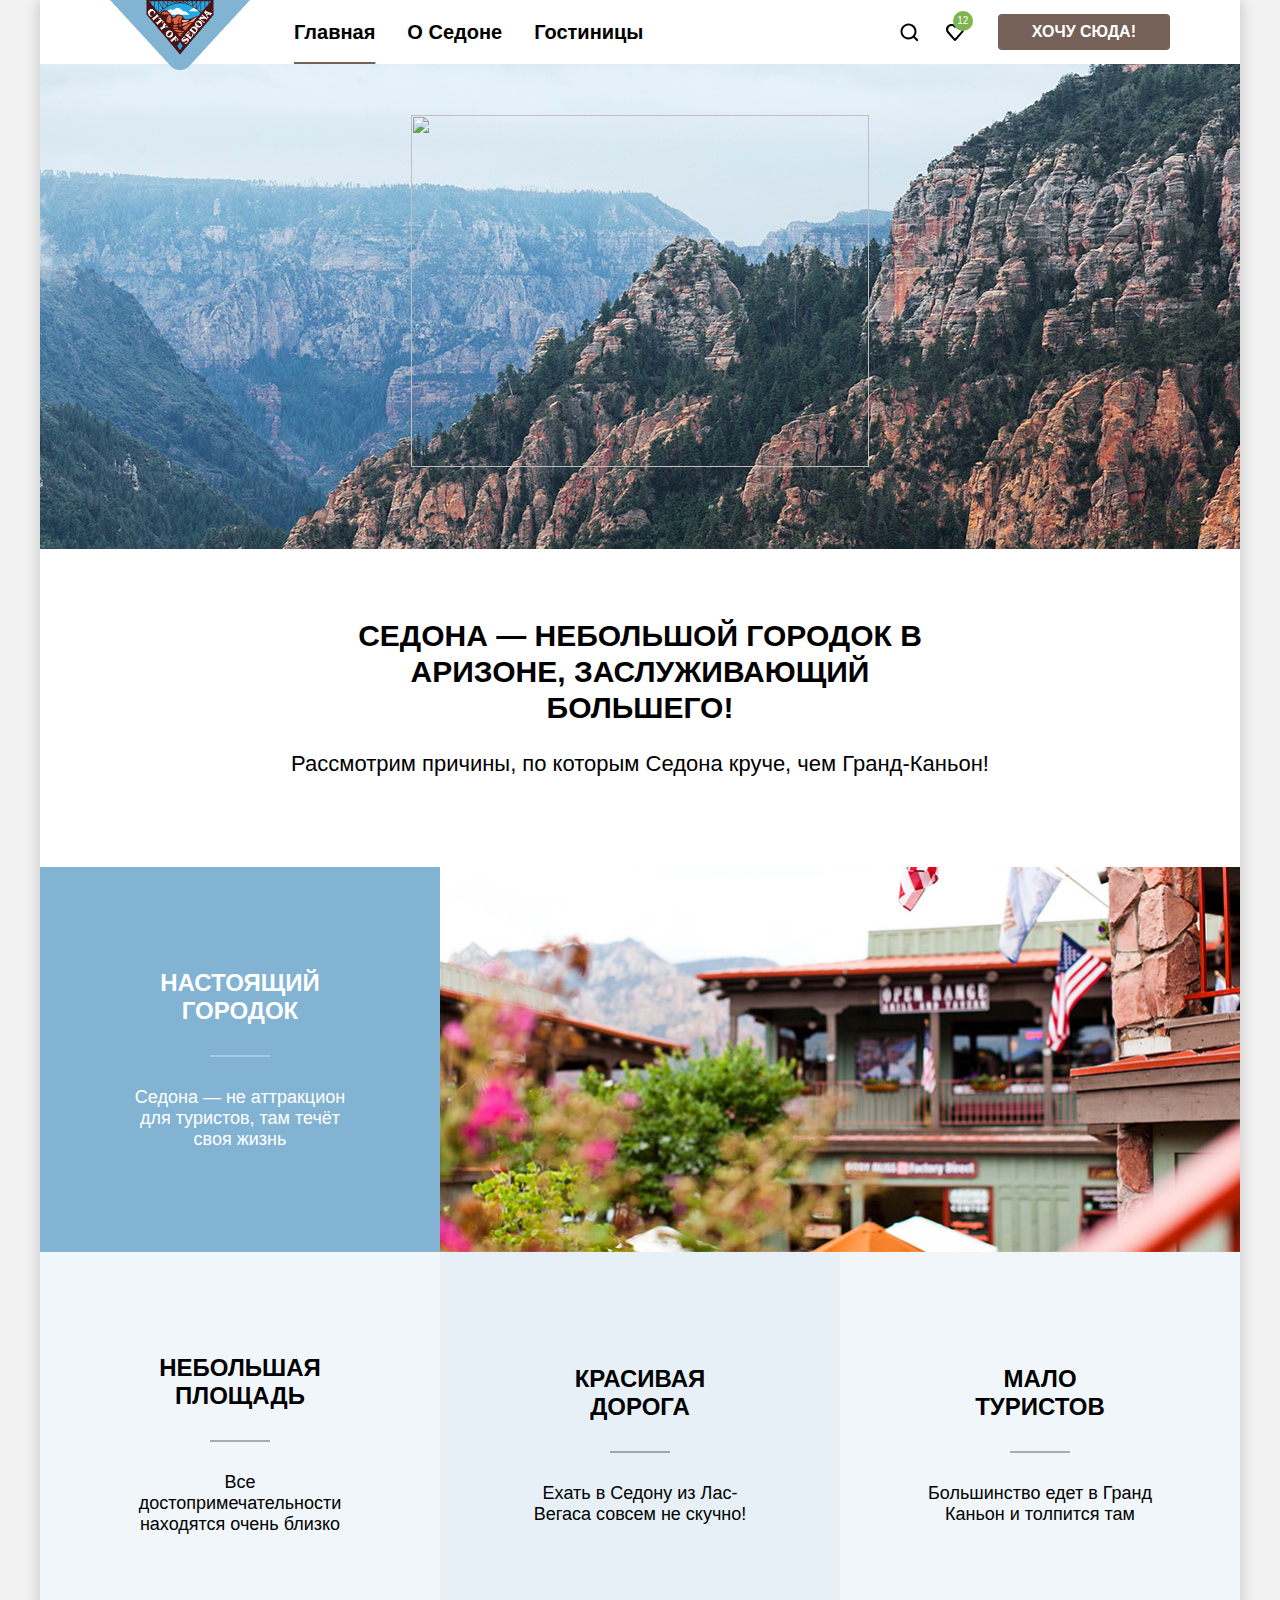
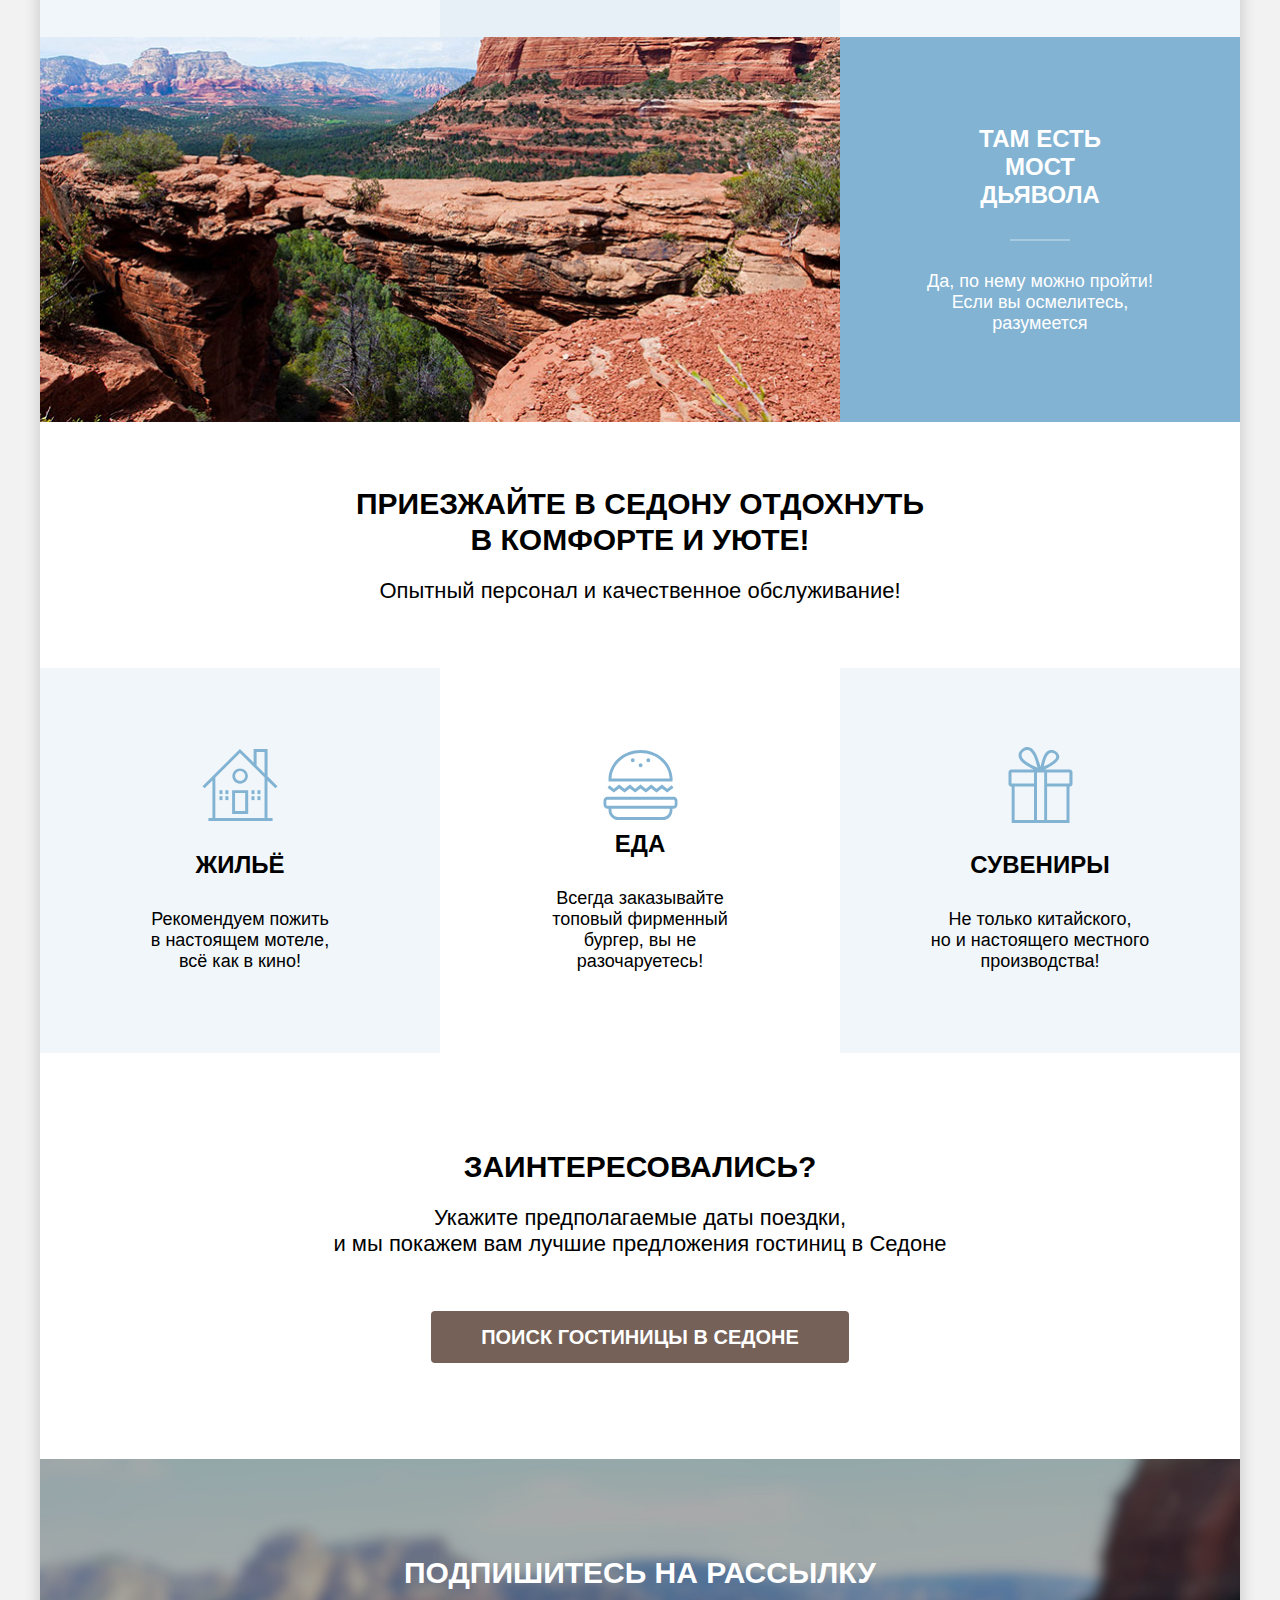
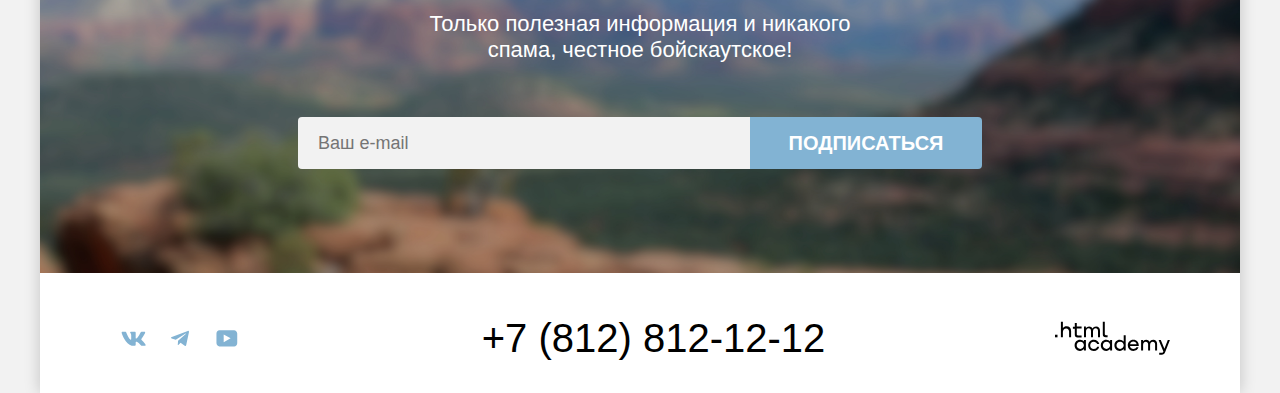
==== commit f3b6010b: "minor updates" ====
--- a/index.html
+++ b/index.html
@@ -40,7 +40,6 @@
             <li class="advantages-item advantages-item-1">
               <div class="advantages-item-content">
                 <h3 class="advantages-title">Настоящий городок</h3>
-                <div class="advantages-line"></div>
                 <p class="advantages-text">Седона — не аттракцион для туристов, там течёт своя жизнь</p>
               </div>
               <img class="advantages-photo" src="img\photo-1.jpg" alt="вид города" width="800" height="385">
@@ -48,28 +47,24 @@
             <li class="advantages-item advantages-item-2">
               <div class="advantages-item-content">
                 <h3 class="advantages-title">Небольшая площадь</h3>
-                <div class="advantages-line"></div>
                 <p class="advantages-text">Все достопримечательности находятся очень близко</p>
               </div>
             </li>
             <li class="advantages-item advantages-item-3">
               <div class="advantages-item-content">
                 <h3 class="advantages-title">Красивая дорога</h3>
-                <div class="advantages-line"></div>
                 <p class="advantages-text">Ехать в Седону из Лас-Вегаса совсем не скучно!</p>
               </div>
             </li>
             <li class="advantages-item advantages-item-4">
               <div class="advantages-item-content">
                 <h3 class="advantages-title">Мало туристов</h3>
-                <div class="advantages-line"></div>
                 <p class="advantages-text">Большинство едет в Гранд Каньон и толпится там</p>
               </div>
             </li>
             <li class="advantages-item advantages-item-5">
               <div class="advantages-item-content">
-                <h3 class="advantages-title">Там есть<br />мост дьявола</h3>
-                <div class="advantages-line"></div>
+                <h3 class="advantages-title">Там есть<br />Мост Дьявола</h3>
                 <p class="advantages-text">Да, по нему можно пройти! Если вы осмелитесь, разумеется</p>
               </div>
               <img class="advantages-photo" src="img\photo-2.jpg" alt="мост дьявола" width="800" height="385">
@@ -110,19 +105,19 @@
       </main>
       <footer data-test="footer">
         <ul class="social-list">
-          <li class="social-item"><a href="https://vk.com/htmlacademy"><svg width="25" height="15" viewBox="0 0 25 15" fill="none"
+          <li class="social-item"><a href="https://vk.com/htmlacademy"><svg aria-hidden="true" focusable="false" width="25" height="15" viewBox="0 0 25 15" fill="none"
                 xmlns="http://www.w3.org/2000/svg">
                 <path fill-rule="evenodd" clip-rule="evenodd"
                   d="M24.1164 1.80445C24.2824 1.25845 24.1164 0.856445 23.3214 0.856445H20.6964C20.0284 0.856445 19.7204 1.20345 19.5534 1.58645C19.5534 1.58645 18.2184 4.78245 16.3274 6.85845C15.7154 7.46045 15.4374 7.65145 15.1034 7.65145C14.9364 7.65145 14.6854 7.46045 14.6854 6.91345V1.80445C14.6854 1.14845 14.5014 0.856445 13.9454 0.856445H9.81738C9.40038 0.856445 9.14938 1.16045 9.14938 1.44945C9.14938 2.07045 10.0954 2.21445 10.1924 3.96245V7.76045C10.1924 8.59345 10.0394 8.74444 9.70538 8.74444C8.81538 8.74444 6.65038 5.53345 5.36538 1.85945C5.11638 1.14445 4.86438 0.856445 4.19338 0.856445H1.56638C0.816382 0.856445 0.666382 1.20345 0.666382 1.58645C0.666382 2.26845 1.55638 5.65645 4.81138 10.1374C6.98138 13.1974 10.0364 14.8564 12.8194 14.8564C14.4884 14.8564 14.6944 14.4884 14.6944 13.8534V11.5404C14.6944 10.8034 14.8524 10.6564 15.3814 10.6564C15.7714 10.6564 16.4384 10.8484 17.9964 12.3234C19.7764 14.0724 20.0694 14.8564 21.0714 14.8564H23.6964C24.4464 14.8564 24.8224 14.4884 24.6064 13.7604C24.3684 13.0364 23.5184 11.9854 22.3914 10.7384C21.7794 10.0284 20.8614 9.26345 20.5824 8.88045C20.1934 8.38945 20.3044 8.17044 20.5824 7.73345C20.5824 7.73345 23.7824 3.30745 24.1154 1.80445H24.1164Z" />
               </svg>
             </a></li>
-          <li class="social-item"><a href="https://t.me/htmlacademy"><svg width="18" height="16" viewBox="0 0 18 16" fill="none"
+          <li class="social-item"><a href="https://t.me/htmlacademy"><svg aria-hidden="true" focusable="false" width="18" height="16" viewBox="0 0 18 16" fill="none"
                 xmlns="http://www.w3.org/2000/svg">
                 <path
                   d="M16.785 0.955705L0.840489 7.1042C-0.247661 7.54126 -0.241365 8.14828 0.640845 8.41897L4.73445 9.69597L14.2058 3.72014C14.6537 3.44766 15.0629 3.59424 14.7265 3.89281L7.05283 10.8183H7.05103L7.05283 10.8192L6.77045 15.0387C7.18413 15.0387 7.36669 14.8489 7.59871 14.625L9.58705 12.6915L13.7229 15.7464C14.4855 16.1664 15.0332 15.9506 15.2229 15.0405L17.9379 2.2453C18.2158 1.13107 17.5126 0.626562 16.785 0.955705Z" />
               </svg>
             </a></li>
-          <li class="social-item"><a href="https://www.youtube.com/user/htmlacademyru"><svg width="22" height="17" viewBox="0 0 23 18" fill="none"
+          <li class="social-item"><a href="https://www.youtube.com/user/htmlacademyru"><svg aria-hidden="true" focusable="false" width="22" height="17" viewBox="0 0 23 18" fill="none"
                 xmlns="http://www.w3.org/2000/svg">
                 <path
                   d="M18.9402 0.356445H3.50738C1.64668 0.356445 0.333252 1.9502 0.333252 3.75645V13.8502C0.333252 15.7627 1.64668 17.3564 3.50738 17.3564H19.1591C20.8009 17.3564 22.3333 15.7627 22.3333 13.9564V3.75645C22.1143 1.9502 20.8009 0.356445 18.9402 0.356445ZM7.99494 12.8939V4.81894L15.3283 8.85645L7.99494 12.8939Z" />
@@ -130,7 +125,7 @@
             </a></li>
         </ul>
         <a class="phone" href="tel:+78128121212">+7 (812) 812-12-12</a>
-        <a class="copyright" href="https://htmlacademy.ru/"><svg width="115" height="34" viewBox="0 0 115 34" fill="none"
+        <a class="copyright" href="https://htmlacademy.ru/"><svg aria-hidden="true" focusable="false" width="115" height="34" viewBox="0 0 115 34" fill="none"
             xmlns="http://www.w3.org/2000/svg">
             <path d="M0 13.7232V16.3232H2.5V13.7232H0Z" />
             <path
--- a/css/style.css
+++ b/css/style.css
@@ -1,3 +1,10 @@
+/*
+* Prefixed by https://autoprefixer.github.io
+* PostCSS: v8.4.14,
+* Autoprefixer: v10.4.7
+* Browsers: last 4 version
+*/
+
 /* Основные стили для всех страниц */
 @font-face {
   font-family: "PT Sans";
@@ -48,18 +55,20 @@
   text-decoration: none;
 }
 
-section {
-  margin: 0;
-  padding: 0;
+* {
+  font-family: 'PT Sans', sans-serif;
 }
 
 .container {
   width: 1200px;
   margin: 0 auto;
   padding: 0;
+  -webkit-box-shadow: 0px 0px 15px 0px rgba(0, 0, 0, 0.2);
   box-shadow: 0px 0px 15px 0px rgba(0, 0, 0, 0.2);
   min-height: 100%;
+  display: -ms-grid;
   display: grid;
+  -ms-grid-rows: auto 1fr auto;
   grid-template-rows: auto 1fr auto;
 }
 
@@ -92,6 +101,7 @@
 /* Кнопки */
 /* коричневая кнопка-ссылка */
 .link-button {
+  -webkit-box-sizing: border-box;
   box-sizing: border-box;
   margin: 0;
   padding: 8px 34px;
@@ -111,7 +121,7 @@
   color: white;
 }
 
-.link-button:focus {
+.link-button:focus-visible {
   background-color: #615048;
 }
 
@@ -143,74 +153,8 @@
   color: rgba(255, 255, 255, 0.3);
 }
 
-button:focus {
+button:focus-visible {
   background-color: #68A2CA;
-}
-
-.submit-container button {
-  padding: 8px 50px;
-  border-radius: 4px;
-  border: 0;
-  font-size: 16px;
-  font-weight: 700;
-  line-height: 20px;
-  letter-spacing: 0em;
-  text-align: center;
-  color: white;
-  text-transform: uppercase;
-}
-
-button.active {
-  background-color: #7DB54F;
-}
-
-button.active:hover {
-  background-color: #6C9E42;
-}
-
-button.active:focus {
-  background-color: #6C9E42;
-}
-
-button.active:active {
-  background-color: #7DB54F;
-  color: rgba(255, 255, 255, 0.3);
-}
-
-/* Кнопки поиска */
-.submit-container .submit {
-  background-color: #82B3D3;
-}
-
-.submit-container .submit:hover {
-  background-color: #68A2CA;
-}
-
-.submit-container .submit:focus {
-  background-color: #68A2CA;
-}
-
-.submit-container .submit:active {
-  background-color: #82B3D3;
-}
-
-.submit-container .reset {
-  background-color: transparent;
-  border: 3px solid transparent;
-}
-
-.submit-container .reset:hover {
-  opacity: 60%;
-  border: 3px solid transparent;
-}
-
-.submit-container .reset:focus {
-  border: 3px solid #83B3D3;
-}
-
-.submit-container .reset:active {
-  opacity: 30%;
-  border: 3px solid transparent;
 }
 
 .favorite-list:hover {
@@ -222,19 +166,28 @@
 .main-header {
   width: 100%;
   height: 64px;
+  -webkit-box-sizing: border-box;
   box-sizing: border-box;
   margin: 0 auto;
   padding: 0 70px;
   background-color: #ffffff;
-  display: flex;
+  display: -webkit-box;
+  display: -ms-flexbox;
+  display: flex;
+  -webkit-box-align: center;
+  -ms-flex-align: center;
   align-items: center;
 }
 
 .main-nav {
+  display: -webkit-box;
+  display: -ms-flexbox;
   display: flex;
   margin: 0;
   margin-right: auto;
   padding: 0;
+  -webkit-box-align: center;
+  -ms-flex-align: center;
   align-items: center;
   position: relative;
   z-index: 1;
@@ -244,11 +197,15 @@
 .main-nav .logo {
   margin: 0;
   margin-right: 28px;
+  -ms-flex-item-align: start;
   align-self: flex-start;
 }
 
 .main-navigation-list {
-  display: flex;
+  display: -webkit-box;
+  display: -ms-flexbox;
+  display: flex;
+  -ms-flex-wrap: wrap;
   flex-wrap: wrap;
   margin-right: auto;
 }
@@ -265,20 +222,27 @@
 .main-navigation-item:hover,
 .main-navigation-item.active {
   text-decoration: underline;
+  -webkit-text-decoration-color: #756257;
   text-decoration-color: #756257;
   text-decoration-thickness: 2px;
   text-underline-position: under;
-  text-underline-offset: 19px;
+  text-underline-offset: 18px;
   color: black;
 }
 
 .user-panel {
-  display: flex;
+  display: -webkit-box;
+  display: -ms-flexbox;
+  display: flex;
+  -webkit-box-align: center;
+  -ms-flex-align: center;
   align-items: center;
+  -webkit-box-sizing: border-box;
   box-sizing: border-box;
 }
 
 .search-link {
+  -webkit-box-sizing: border-box;
   box-sizing: border-box;
   padding: auto;
   width: 44px;
@@ -291,6 +255,7 @@
 }
 
 .favorite-list {
+  -webkit-box-sizing: border-box;
   box-sizing: border-box;
   border: 0;
   background-color: transparent;
@@ -303,27 +268,33 @@
 }
 
 .notifications {
-  position: absolute;
+  position: relative;
   bottom: 23px;
-  left: 10px;
+  left: 8px;
   width: 20px;
   height: 20px;
   border-radius: 50%;
   background-color: #7DB54F;
   color: #ffffff;
-  font-family: 'PT Sans', sans-serif;
   font-size: 10px;
   font-weight: 400;
   line-height: 10px;
   letter-spacing: 0em;
-  display: flex;
+  display: -webkit-box;
+  display: -ms-flexbox;
+  display: flex;
+  -webkit-box-align: center;
+  -ms-flex-align: center;
   align-items: center;
+  -webkit-box-pack: center;
+  -ms-flex-pack: center;
   justify-content: center;
 }
 
 /* основной блок */
 main {
   width: 100%;
+  -webkit-box-sizing: border-box;
   box-sizing: border-box;
   background-color: #ffffff;
   margin: 0;
@@ -333,7 +304,7 @@
 .hero {
   margin: 0;
   padding: 0;
-  margin-bottom: 70px;
+  margin-bottom: 69px;
 }
 
 .hero-img {
@@ -345,7 +316,11 @@
   background-image: url("../img/zipline.svg"),
     url("../img/index-background.png");
   height: 485px;
-  display: flex;
+  display: -webkit-box;
+  display: -ms-flexbox;
+  display: flex;
+  -webkit-box-pack: center;
+  -ms-flex-pack: center;
   justify-content: center;
   background-repeat: no-repeat;
   background-position: bottom;
@@ -365,14 +340,25 @@
 }
 
 .advantages ul {
+  display: -ms-grid;
   display: grid;
+  -ms-grid-columns: repeat (3, 400px);
   grid-template-columns: repeat (3, 400px)
 }
 
 .advantages-item {
-  display: flex;
+  display: -webkit-box;
+  display: -ms-flexbox;
+  display: flex;
+  -webkit-box-orient: horizontal;
+  -webkit-box-direction: normal;
+  -ms-flex-direction: row;
   flex-direction: row;
+  -webkit-box-pack: center;
+  -ms-flex-pack: center;
   justify-content: center;
+  -webkit-box-align: center;
+  -ms-flex-align: center;
   align-items: center;
   min-height: 385px;
 }
@@ -389,16 +375,28 @@
   margin-bottom: 30px;
   padding: 0;
   text-transform: uppercase;
+  -webkit-box-ordinal-group: 0;
+  -ms-flex-order: -1;
   order: -1;
 }
 
 .advantages-item-content {
   width: 400px;
   padding: 0;
-  box-sizing: border-box;
-  display: flex;
+  -webkit-box-sizing: border-box;
+  box-sizing: border-box;
+  display: -webkit-box;
+  display: -ms-flexbox;
+  display: flex;
+  -webkit-box-orient: vertical;
+  -webkit-box-direction: normal;
+  -ms-flex-direction: column;
   flex-direction: column;
+  -webkit-box-pack: center;
+  -ms-flex-pack: center;
   justify-content: center;
+  -webkit-box-align: center;
+  -ms-flex-align: center;
   align-items: center;
 }
 
@@ -436,11 +434,15 @@
   margin: 0;
   padding: 0;
   width: 230px;
+  -webkit-box-ordinal-group: 2;
+  -ms-flex-order: 1;
   order: 1;
 }
 
 .advantages-item-1,
 .advantages-item-5 {
+  -ms-grid-column: 1;
+  -ms-grid-column-span: 3;
   grid-column: 1/4;
   background-color: #82B3D3;
 }
@@ -451,7 +453,12 @@
 }
 
 .advantages-item-5 {
-  display: flex;
+  display: -webkit-box;
+  display: -ms-flexbox;
+  display: flex;
+  -webkit-box-orient: horizontal;
+  -webkit-box-direction: reverse;
+  -ms-flex-direction: row-reverse;
   flex-direction: row-reverse;
 }
 
@@ -468,7 +475,9 @@
 }
 
 .advice-list {
+  display: -ms-grid;
   display: grid;
+  -ms-grid-columns: 400px 400px 400px;
   grid-template-columns: 400px 400px 400px;
   margin: 0;
   padding: 0;
@@ -488,37 +497,50 @@
 }
 
 .advice-item {
+  -webkit-box-sizing: border-box;
   box-sizing: border-box;
   width: 400px;
   min-height: 385px;
   padding: 0;
-  display: flex;
+  display: -webkit-box;
+  display: -ms-flexbox;
+  display: flex;
+  -webkit-box-orient: vertical;
+  -webkit-box-direction: normal;
+  -ms-flex-direction: column;
   flex-direction: column;
+  -webkit-box-align: center;
+  -ms-flex-align: center;
   align-items: center;
+  -webkit-box-pack: end;
+  -ms-flex-pack: end;
   justify-content: end;
   margin: 0;
   padding-bottom: 81px;
   background-repeat: no-repeat;
   background-position-x: center;
+}
+
+.homes {
+  background-color: rgba(131, 179, 211, 0.12);
+  background-image: url(../img/home.svg);
   background-position-y: 81px;
-}
-
-.homes {
-  background-color: rgba(131, 179, 211, 0.2);
-  background-image: url(../img/home.svg);
 }
 
 .souvenirs {
   background-color: rgba(131, 179, 211, 0.12);
   background-image: url(../img/gift.svg);
+  background-position-y: 79px;
 }
 
 .food {
   background-image: url(../img/food.svg);
-}
-
-.booking-text,
-.subscribe-text {
+  background-position-y: 82px;
+}
+
+.booking-text {
+  padding: 0;
+  margin: 0 auto;
   margin-bottom: 54px;
   text-align: center;
 }
@@ -526,6 +548,8 @@
 .booking-button {
   display: block;
   margin: 0 auto;
+  width: -webkit-fit-content;
+  width: -moz-fit-content;
   width: fit-content;
   margin-bottom: 96px;
   font-size: 20px;
@@ -537,12 +561,22 @@
 }
 
 .subscribe {
-  display: flex;
+  display: -webkit-box;
+  display: -ms-flexbox;
+  display: flex;
+  -webkit-box-sizing: border-box;
   box-sizing: border-box;
   padding: 96px 40px 0;
   margin-bottom: 0;
-  justify-content: center;
+  -webkit-box-pack: top;
+  -ms-flex-pack: top;
+  justify-content: top;
+  -webkit-box-align: center;
+  -ms-flex-align: center;
   align-items: center;
+  -webkit-box-orient: vertical;
+  -webkit-box-direction: normal;
+  -ms-flex-direction: column;
   flex-direction: column;
 }
 
@@ -554,21 +588,26 @@
 }
 
 .subscribe-text {
+  margin: 0;
+  padding: 0;
   width: 475px;
   font-size: 22px;
   font-weight: 400;
   line-height: 26px;
   letter-spacing: 0em;
+  margin-bottom: 54px;
   text-align: center;
-
 }
 
 .subscibe-form {
+  display: -webkit-box;
+  display: -ms-flexbox;
   display: flex;
   margin-bottom: 104px;
 }
 
 .subscribe input {
+  -webkit-box-sizing: border-box;
   box-sizing: border-box;
   width: 452px;
   height: 52px;
@@ -576,7 +615,6 @@
   margin: 0;
   padding: 14px 20px;
   border: 0;
-  font-family: PT Sans;
   font-size: 18px;
   font-weight: 400;
   line-height: 24px;
@@ -586,6 +624,7 @@
 }
 
 .subscribe button {
+  -webkit-box-sizing: border-box;
   box-sizing: border-box;
   width: 232px;
   height: 52px;
@@ -595,20 +634,29 @@
 /* Подвал */
 footer {
   width: 100%;
+  -webkit-box-sizing: border-box;
   box-sizing: border-box;
   margin: 0;
   padding: 40px 70px 30px 70px;
   background-color: #ffffff;
-  display: flex;
+  display: -webkit-box;
+  display: -ms-flexbox;
+  display: flex;
+  -webkit-box-align: center;
+  -ms-flex-align: center;
   align-items: center;
 }
 
 .social-list {
+  display: -webkit-box;
+  display: -ms-flexbox;
   display: flex;
   width: 142px;
   height: 50px;
   padding: 0;
   margin: 0;
+  -webkit-box-align: center;
+  -ms-flex-align: center;
   align-items: center;
 }
 
@@ -617,9 +665,15 @@
 }
 
 .social-item a {
-  display: flex;
-  margin: 0;
+  display: -webkit-box;
+  display: -ms-flexbox;
+  display: flex;
+  margin: 0;
+  -webkit-box-align: center;
+  -ms-flex-align: center;
   align-items: center;
+  -webkit-box-pack: center;
+  -ms-flex-pack: center;
   justify-content: center;
 }
 
@@ -628,7 +682,7 @@
 }
 
 .social-item svg:hover,
-.social-item svg:focus {
+.social-item svg:focus-visible {
   fill: #68A2CA;
   border: 0;
 }
@@ -649,7 +703,7 @@
 }
 
 footer .phone:hover,
-footer .phone:focus {
+footer .phone:focus-visible {
   color: #756157;
   border: 0;
 }
@@ -661,7 +715,11 @@
 
 .copyright {
   height: 50px;
-  display: flex;
+  display: -webkit-box;
+  display: -ms-flexbox;
+  display: flex;
+  -webkit-box-align: center;
+  -ms-flex-align: center;
   align-items: center;
 }
 
@@ -670,12 +728,13 @@
 }
 
 .copyright svg:hover,
-.copyright svg:focus {
+.copyright svg:focus-visible {
   fill: #756157;
 }
 
 .copyright svg:active {
-  fill: rgba(117, 97, 87, 0.3) border: 0;
+  fill: rgba(117, 97, 87, 0.3);
+  border: 0;
 }
 
 /* Каталог */
@@ -685,6 +744,9 @@
   padding: 70px;
   padding-top: 35px;
   margin: 0;
+  background-repeat: no-repeat;
+  background-position: center;
+  background-size: cover;
 }
 
 .page-title {
@@ -697,9 +759,13 @@
 /* хлебные крошки */
 
 .breadcrumbs {
+  display: -webkit-box;
+  display: -ms-flexbox;
   display: flex;
   gap: 10px;
   margin-bottom: 40px;
+  -webkit-box-align: center;
+  -ms-flex-align: center;
   align-items: center;
   color: white;
 }
@@ -730,18 +796,23 @@
 }
 
 .hotels-form {
+  display: -webkit-box;
+  display: -ms-flexbox;
   display: flex;
 }
 
 fieldset {
-  display: flex;
+  display: -webkit-box;
+  display: -ms-flexbox;
+  display: flex;
+  -webkit-box-orient: vertical;
+  -webkit-box-direction: normal;
+  -ms-flex-direction: column;
   flex-direction: column;
   border: 0;
-  gap: 16px;
 }
 
 .catalog-hero legend {
-  font-family: PT Sans;
   font-size: 20px;
   font-weight: 700;
   line-height: 24px;
@@ -750,78 +821,164 @@
   color: white;
   text-transform: capitalize;
   margin-bottom: 32px;
+  padding: 0;
+}
+
+.control:hover {
+  opacity: 60%;
+}
+
+.control:active {
+  opacity: 30%;
 }
 
 .infrastructure-container {
   margin: 0;
   padding: 0;
   margin-right: 70px;
+  gap: 16px;
+}
+
+.control {
+  position: relative;
+  display: block;
+  padding-left: 7px;
+}
+
+.control .control-mark {
+  box-sizing: border-box;
+  position: absolute;
+  left: 0px;
+  top: 2px;
+  width: 20px;
+  height: 20px;
+  border-radius: 4px;
+  background-color: white;
+}
+
+.checkbox:checked + .control-mark::before {
+  box-sizing: border-box;
+  position: absolute;
+  top: 0px;
+  left: 0px;
+  content: "";
+  width: 20px;
+  height: 20px;
+  border-radius: 4px;
+  background-color: white;
+  background-image: url("../img/Tick.svg");
+  background-position: center;
+  background-repeat: no-repeat;
+  background-position-y: center;
 }
 
 .house-type-container {
   margin: 0;
   padding: 0;
   margin-right: auto;
-}
-
-label:hover {
-  opacity: 60%;
-}
-
-label:active {
-  opacity: 30%;
+  gap: 16px;
 }
 
 .price-container {
   margin: 0;
   padding: 0;
   margin-right: 70px;
-}
+  gap: 22px;
+}
+
+.radio + .control-mark {
+  border-radius: 50%;
+}
+
+.radio:checked + .control-mark::before {
+  position: absolute;
+  content: "";
+  width: 10px;
+  height: 10px;
+  background-color: #3F5E72;
+  border-radius: 50%;
+  top: 5px;
+  left: 5px;
+}
+
 .range-wrapper-inputs {
   margin: 0;
   padding: 0;
-  margin-bottom: 48px;
-  display: flex;
-}
+  margin-bottom: 44px;
+  display: -webkit-box;
+  display: -ms-flexbox;
+  display: flex;
+}
+
 .range-input {
+  -webkit-box-sizing: border-box;
   box-sizing: border-box;
   width: 143px;
   height: auto;
   padding: 12px 20px;
   margin: 0;
-  font-family: 'PT Sans', sans-serif;
   font-size: 18px;
-  font-weight: 400;
-  line-height: 21px;
+  font-weight: 700;
+  line-height: 24px;
   text-align: left;
   cursor: text;
   border: 0;
+  -webkit-box-shadow: none;
   box-shadow: none;
 }
+
 .min-price {
   border-radius: 4px 0px 0px 4px;
-  padding: 12px 20px;
-}
-.min-price::before {
+  margin-right: 2px;
+  appearance: none;
+}
+
+.min-price-label,
+.max-price-label {
+  position: relative;
+}
+
+.min-price-label::after {
+  position: absolute;
+  right: 20px;
+  top: 12px;
   content: "от";
-font-family: 'PT Sans', sans-serif;
-font-size: 18px;
-font-weight: 400;
-line-height: 24px;
-letter-spacing: 0em;
-text-align: right;
-opacity: 30%;
-color: black;
-}
+  font-size: 18px;
+  font-weight: 400;
+  line-height: 24px;
+  letter-spacing: 0em;
+  text-align: right;
+  color: rgba(0, 0, 0, 0.3);
+}
+
+.max-price-label::after {
+  position: absolute;
+  right: 20px;
+  top: 12px;
+  content: "до";
+  font-size: 18px;
+  font-weight: 400;
+  line-height: 24px;
+  letter-spacing: 0em;
+  text-align: right;
+  color: rgba(0, 0, 0, 0.3);
+}
+
 .max-price {
   border-radius: 0px 4px 4px 0px;
+  appearance: none;
+}
+
+.min-price:hover,
+.max-price:hover {
+  background-color: #E6E6E6;
+  appearance: none;
 }
 
 .range-scale {
-  position:relative;
+  position: relative;
   width: 287px;
   height: 4px;
-  border: 4px;
   background-color: rgba(255, 255, 255, 0.3);
 }
 
@@ -841,27 +998,81 @@
   cursor: pointer;
   top: -8px;
 }
+
 .range-toggle:hover {
+  -webkit-box-shadow: 0px 4px 10px 0px rgba(0, 0, 0, 0.25);
   box-shadow: 0px 4px 10px 0px rgba(0, 0, 0, 0.25);
   background-color: white;
 }
-.range-toggle:focus {
+
+.range-toggle:focus-visible {
   border: 3px solid #83B3D3;
+  -webkit-box-shadow: 0px 4px 10px 0px rgba(0, 0, 0, 0.25);
   box-shadow: 0px 4px 10px 0px rgba(0, 0, 0, 0.25);
   background-color: white;
 }
+
 .range-toggle:active {
   border: 2px solid #83B3D3;
+  -webkit-box-shadow: 0px 4px 10px 0px rgba(0, 0, 0, 0.25);
   box-shadow: 0px 4px 10px 0px rgba(0, 0, 0, 0.25);
   background-color: white;
 }
+
 .toggle-min {
   left: 0px;
 }
+
 .toggle-max {
-  left: 226px;
-}
-.catalog-hero label {
+  left: 206px;
+}
+
+/* Кнопки поиска */
+.submit-container .submit {
+  background-color: #82B3D3;
+  margin-bottom: 32px;
+  font-size: 16px;
+  line-height: 20px;
+  border-radius: 4px;
+  padding: 8px 50px;
+}
+
+.submit-container .submit:hover {
+  background-color: #68A2CA;
+}
+
+.submit-container .submit:focus-visible {
+  background-color: #68A2CA;
+}
+
+.submit-container .submit:active {
+  background-color: #82B3D3;
+}
+
+.submit-container .reset {
+  background-color: transparent;
+  font-size: 16px;
+  line-height: 20px;
+  border-radius: 4px;
+  padding: 8px 50px;
+  border: 0;
+}
+
+.submit-container .reset:hover {
+  opacity: 60%;
+  border: 0;
+}
+
+.submit-container .reset:focus-visible {
+  border: 3px solid #83B3D3;
+}
+
+.submit-container .reset:active {
+  opacity: 30%;
+  border: 3px solid transparent;
+}
+
+.control {
   font-size: 18px;
   font-weight: 400;
   line-height: 23px;
@@ -871,18 +1082,18 @@
   cursor: pointer;
 }
 
-.catalog-hero input {
+.infrastructure-container input,
+.house-type-container input {
   margin: 0;
   padding: 0;
   margin-right: 16px;
 }
 
 .submit-container {
+  height: 104px;
   margin: 0;
   padding: 0;
   padding-top: 56px;
-  display: flex;
-  justify-content: space-between;
 }
 
 .hotels {
@@ -891,7 +1102,11 @@
 }
 
 .hotels-header {
-  display: flex;
+  display: -webkit-box;
+  display: -ms-flexbox;
+  display: flex;
+  -webkit-box-align: center;
+  -ms-flex-align: center;
   align-items: center;
   margin: 0;
   padding: 0;
@@ -910,15 +1125,15 @@
 }
 
 .price-sort {
+  -webkit-box-sizing: border-box;
   box-sizing: border-box;
   display: block;
   width: 292px;
   height: auto;
   margin: 0;
-  padding: 10px 20px;
+  padding: 12px 20px;
   border: 2px solid #E5E5E5;
   border-radius: 4px;
-  font-family: 'PT Sans', sans-serif;
   font-size: 18px;
   font-weight: 400;
   line-height: 21px;
@@ -926,7 +1141,10 @@
   text-align: left;
   cursor: pointer;
   /*стилизация стрелки*/
-  appearance: none; /*-убираем стандартную стрелку*/
+  -webkit-appearance: none;
+  -moz-appearance: none;
+  appearance: none;
+  /*-убираем стандартную стрелку*/
   overflow: hidden;
   background: url('../img/arrow-down.svg');
   background-repeat: no-repeat;
@@ -937,26 +1155,35 @@
   border: 2px solid #68A2CA;
 }
 
-.price-sort:focus {
+.price-sort:focus-visible {
   border: 2px solid #68A2CA;
 }
 
 /* Список отелей */
 .view-list {
+  display: -webkit-box;
+  display: -ms-flexbox;
   display: flex;
   gap: 8px;
 }
 
 /* Кнопки сортировки */
 .hotels-header .button-view {
+  -webkit-box-sizing: border-box;
   box-sizing: border-box;
   width: 48px;
   height: 48px;
   padding: 14px 12px;
   border-radius: 4px;
   border: 2px solid #E5E5E5;
-  display: flex;
+  display: -webkit-box;
+  display: -ms-flexbox;
+  display: flex;
+  -webkit-box-pack: center;
+  -ms-flex-pack: center;
   justify-content: center;
+  -webkit-box-align: center;
+  -ms-flex-align: center;
   align-items: center;
   background-color: white;
   cursor: pointer;
@@ -968,8 +1195,8 @@
   background-color: white;
 }
 
-.hotels-header .button-view:focus,
-.hotels-header .button-view.active:focus {
+.hotels-header .button-view:focus-visible,
+.hotels-header .button-view.active:focus-visible {
   border-color: #68A2CA;
   background-color: white;
 }
@@ -978,17 +1205,71 @@
   border-color: black;
   background-color: white;
 }
+.button-view.grid-view {
+  width: 48px;
+height: 48px;
+background-image: url('../img/grid.svg');
+background-repeat: no-repeat;
+background-position: center;
+}
+.button-view.cards-view {
+  width: 48px;
+height: 48px;
+background-image: url('../img/cards.svg');
+background-repeat: no-repeat;
+background-position: center;
+}
+.button-view.list-view {
+  width: 48px;
+height: 48px;
+background-image: url('../img/list.svg');
+background-repeat: no-repeat;
+background-position: center;
+}
+
+.favorite {
+  border-radius: 4px;
+  border: 0;
+  font-size: 16px;
+  font-weight: 700;
+  line-height: 20px;
+  letter-spacing: 0em;
+  text-align: center;
+  color: white;
+  text-transform: uppercase;
+  padding: 8px auto;
+}
+
+.favorite.active {
+  background-color: #7DB54F;
+}
+
+.favorite.active:hover {
+  background-color: #6C9E42;
+}
+
+.favorite.active:focus-visible {
+  background-color: #6C9E42;
+}
+
+.favorite.active:active {
+  background-color: #7DB54F;
+  color: rgba(255, 255, 255, 0.3);
+}
 
 /* список отелей гридом */
 .hotels-list.grid {
   margin: 0;
   padding: 0;
+  display: -ms-grid;
   display: grid;
+  -ms-grid-columns: 340px 20px 340px 20px 340px;
   grid-template-columns: repeat(3, 340px);
   gap: 20px;
 }
 
 .hotels-list.grid .hotels-list-item {
+  -webkit-box-sizing: border-box;
   box-sizing: border-box;
   width: 340px;
   min-height: 438px;
@@ -1010,16 +1291,19 @@
   line-height: 28px;
   letter-spacing: 0em;
   text-align: left;
-  text-transform: capitalize;
   margin: 0;
   padding: 0;
   margin-bottom: 16px;
 }
 
 .hotels-list.grid .price-container {
-  display: flex;
-  margin: 0;
-  padding: 0;
+  display: -webkit-box;
+  display: -ms-flexbox;
+  display: flex;
+  margin: 0;
+  padding: 0;
+  -webkit-box-pack: justify;
+  -ms-flex-pack: justify;
   justify-content: space-between;
   margin-bottom: 16px;
 }
@@ -1033,41 +1317,49 @@
 }
 
 .hotels-list.grid .links-container {
+  -webkit-box-sizing: border-box;
   box-sizing: border-box;
   width: 300px;
-  display: flex;
-  margin: 0;
-  padding: 0;
+  display: -webkit-box;
+  display: -ms-flexbox;
+  display: flex;
+  margin: 0;
+  padding: 0;
+  -webkit-box-pack: justify;
+  -ms-flex-pack: justify;
   justify-content: space-between;
   margin-bottom: 16px;
 }
 
 .hotels-list.grid .link-button {
+  -webkit-box-sizing: border-box;
   box-sizing: border-box;
   margin: 0;
   padding: 8px 26px;
 }
 
 .hotels-list.grid .favorite {
+  -webkit-box-sizing: border-box;
   box-sizing: border-box;
   width: 140px;
   margin: 0;
-  padding: 8px auto;
-  font-family: 'PT Sans';
-  font-size: 16px;
-  font-weight: 700;
-  line-height: 20px;
-  border-radius: 4px;
-  text-align: center;
+
 }
 
 .hotels-list.grid .rating-container {
+  -webkit-box-sizing: border-box;
   box-sizing: border-box;
   width: 300px;
-  display: flex;
-  margin: 0;
-  padding: 0;
+  display: -webkit-box;
+  display: -ms-flexbox;
+  display: flex;
+  margin: 0;
+  padding: 0;
+  -webkit-box-pack: justify;
+  -ms-flex-pack: justify;
   justify-content: space-between;
+  -webkit-box-align: center;
+  -ms-flex-align: center;
   align-items: center;
 }
 
@@ -1079,6 +1371,7 @@
 }
 
 .hotels-list.grid .rating-text {
+  -webkit-box-sizing: border-box;
   box-sizing: border-box;
   display: block;
   width: 140px;
@@ -1105,6 +1398,8 @@
 }
 
 .pagination-list {
+  display: -webkit-box;
+  display: -ms-flexbox;
   display: flex;
   gap: 8px;
 }
@@ -1112,8 +1407,14 @@
 .pagination-link {
   width: 60px;
   height: 60px;
-  display: flex;
+  display: -webkit-box;
+  display: -ms-flexbox;
+  display: flex;
+  -webkit-box-pack: center;
+  -ms-flex-pack: center;
   justify-content: center;
+  -webkit-box-align: center;
+  -ms-flex-align: center;
   align-items: center;
   background-color: #82B3D3;
   border-radius: 4px;
@@ -1129,7 +1430,7 @@
   color: white;
 }
 
-.pagination-link:focus {
+.pagination-link:focus-visible {
   background-color: #68A2CA;
   color: white;
 }
@@ -1142,8 +1443,14 @@
 .pagination-divider {
   width: 60px;
   height: 60px;
-  display: flex;
+  display: -webkit-box;
+  display: -ms-flexbox;
+  display: flex;
+  -webkit-box-pack: center;
+  -ms-flex-pack: center;
   justify-content: center;
+  -webkit-box-align: center;
+  -ms-flex-align: center;
   align-items: center;
   border-radius: 4px;
   font-size: 20px;
@@ -1163,3 +1470,239 @@
   color: black;
   cursor: default;
 }
+
+.modal-container {
+  position: fixed;
+  top: 0;
+  left: 0;
+  display: flex;
+  width: 100%;
+  height: 100%;
+  background-color: rgba(242, 242, 242, 0.8);
+  z-index: 2;
+}
+
+.modal {
+  box-sizing: border-box;
+  position: relative;
+  width: 717px;
+  margin: auto;
+  background-color: #ffffff;
+  box-shadow: 0px 25px 50px 0px rgba(0, 0, 0, 0.15);
+  border-radius: 30px;
+  padding: 64px 70px;
+}
+
+.modal-close-button {
+  position: absolute;
+  top: 64px;
+  right: 52px;
+  width: 52px;
+  height: 52px;
+  border-radius: 50%;
+  background-color: #F2F2F2;
+  background-image: url("../img/cross.svg");
+  background-position: center;
+  background-repeat: no-repeat;
+}
+.modal-close-button:hover {
+  background-color: #E6E6E6;
+}
+.modal-close-button:focus-visible {
+  border: 3px solid #83B3D3;
+  background-color: #E6E6E6;
+}
+.modal-close-button:active {
+
+}
+
+.modal-title {
+  margin: 0;
+  padding: 0;
+  text-transform: uppercase;
+  font-size: 30px;
+  font-weight: 700;
+  line-height: 36px;
+  letter-spacing: 0em;
+  text-align: left;
+  margin-bottom: 64px;
+}
+
+.search-form {
+  width: 577px;
+  margin: 0;
+  padding: 0;
+  display: grid;
+  grid-template-columns: 137px 110px 88px 131px 111px;
+  grid-template-rows: 48px 4px 21px 23px 48px 4px 21px 23px 48px 48px 60px;
+}
+
+.modal-label {
+  font-size: 20px;
+  font-weight: 700;
+  line-height: 24px;
+  letter-spacing: 0em;
+  text-align: left;
+  text-transform: capitalize;
+  align-self: center;
+}
+
+.modal-label-from {
+  grid-column: 1 / 2;
+
+}
+
+.modal-date-from,
+.modal-date-to {
+  display: block;
+  margin: 0;
+  padding: 0;
+  grid-column: 2 / 6;
+}
+
+.modal-label-to {
+  grid-row: 5/6;
+}
+
+.modal-date-to {
+  grid-row: 5/6;
+}
+
+.validity-date-from {
+  grid-column: 2 / 6;
+  grid-row: 3 / 4;
+}
+
+.validity-date-to {
+  grid-column: 2 / 6;
+  grid-row: 7 / 8;
+}
+.correct {
+  color: #333333;
+}
+.wrong {
+  color: #FF5757;
+}
+
+.modal-label-adults {
+  grid-row: 9 / 10;
+}
+
+.modal-quantity-adults {
+  grid-column: 2 / 3;
+  grid-row: 9 / 10;
+}
+
+.modal-label-childs {
+  display: flex;
+  grid-column: 4 / 5;
+  grid-row: 9 / 10;
+  gap: 10px;
+}
+
+.modal-quantity-childs {
+  grid-column: 5 / 6;
+  grid-row: 9 / 10;
+}
+
+.modal-submit {
+  grid-column: 1 / -1;
+  grid-row: -2 / -1;
+  border-radius: 10px;
+  padding: 18px 77px;
+  font-size: 20px;
+  font-weight: 700;
+  line-height: 24px;
+  letter-spacing: 0em;
+  text-align: center;
+
+}
+
+.validity {
+  font-size: 16px;
+  font-weight: 400;
+  line-height: 21px;
+  letter-spacing: 0em;
+  text-align: left;
+  padding: 0 20px;
+}
+
+.modal-info {
+  display: block;
+  width: 26px;
+  height: 26px;
+  border-radius: 50%;
+  background-color: #83B3D3;
+  background-image: url("../img/info.svg");
+  background-position: center;
+  background-repeat: no-repeat;
+}
+
+.modal-input {
+  background-color: #F2F2F2;
+  border: 0;
+  border-radius: 4px;
+  appearance: none;
+  padding: 12px 20px;
+  font-size: 18px;
+  font-weight: 700;
+  line-height: 24px;
+  letter-spacing: 0em;
+  text-align: left;
+}
+
+.modal-quantity-childs,
+.modal-quantity-adults {
+  text-align: center;
+font-size: 18px;
+font-weight: 700;
+line-height: 20px;
+letter-spacing: 0em;
+text-align: center;
+}
+.validity-quantity-childs {
+  grid-row: 10/11;
+  grid-column: -2/-1;
+}
+.modal-popover {
+  display: none;
+  position:absolute;
+  box-sizing: border-box;
+  width: 256px;
+  height: 143px;
+  padding: 18px 18px 18px 22px;
+  background-color: #333333;
+  border-radius: 10px;
+  box-shadow: 0px 15px 30px 0px rgba(0, 0, 0, 0.3);
+  right: 112px;
+  bottom: 25px;
+}
+
+.modal-popover::before {
+  content: "";
+  background-image: url("../img/triangle.svg");
+  width: 19px;
+  height: 9px;
+  background-position: center;
+  background-repeat: no-repeat;
+  position:absolute;
+  bottom: 100%;
+  left:0;
+  right:0;
+  margin-left: auto;
+  margin-right: auto;
+}
+.modal-popover-text {
+font-size: 16px;
+font-weight: 400;
+line-height: 20px;
+letter-spacing: 0em;
+text-align: left;
+color: #FFFFFF;
+text-transform: none;
+margin:0;
+}
+
+.modal-info:hover + .modal-popover {
+  display: block;
+}
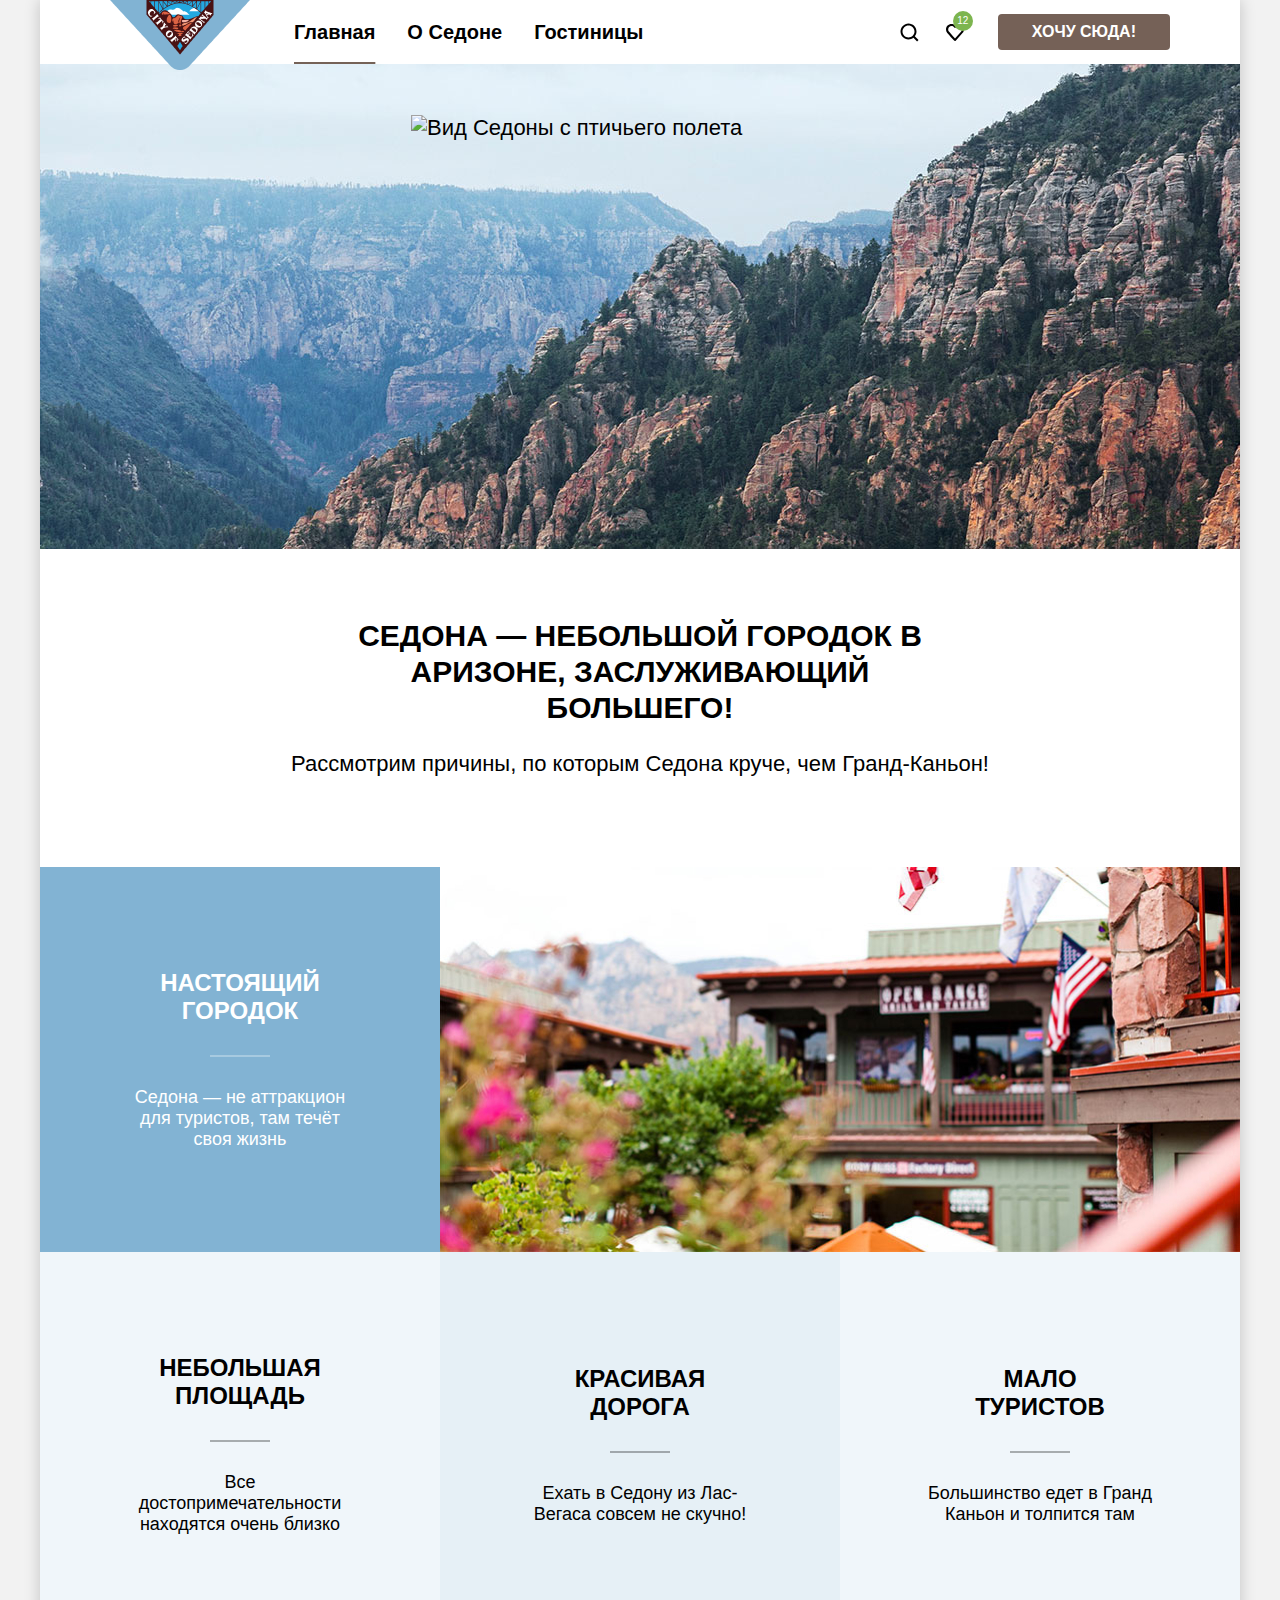
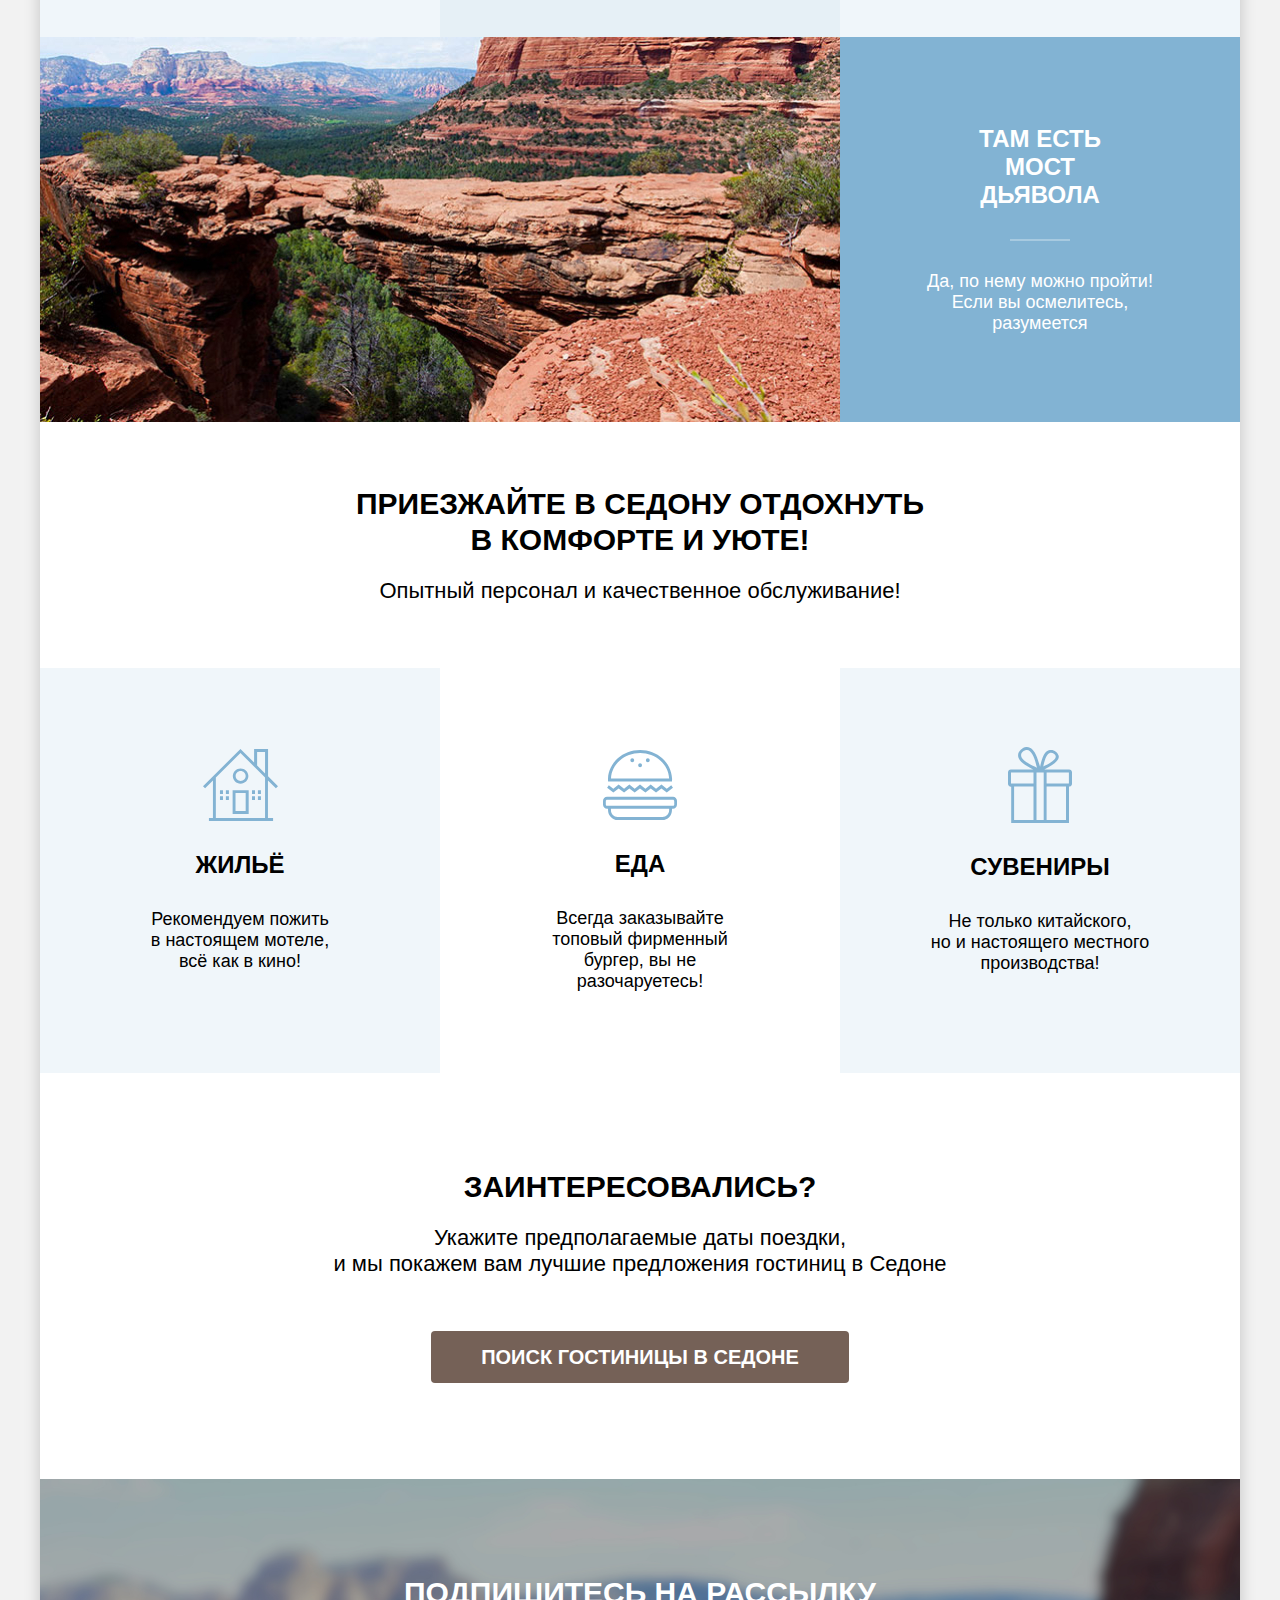
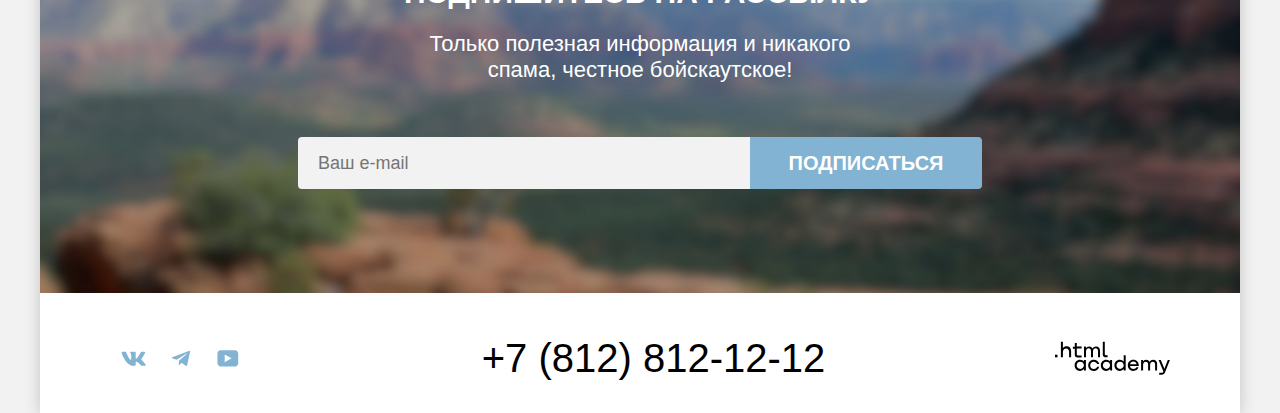
==== commit d19c6247: "final updates" ====
--- a/index.html
+++ b/index.html
@@ -22,8 +22,8 @@
         </nav>
         <div class="user-panel">
           <a class="search-link"><span class="visually-hidden">Поиск</span></a>
-          <button class="favorite-list">
-            <p class="notifications">12</p>
+          <button class="favorite-list" type="button">
+            <span class="notifications">12</span>
           </button>
           <a class="link-button" href="catalog.html">Хочу сюда!</a>
         </div>
@@ -31,7 +31,7 @@
       <main data-test="main">
         <section class="hero hero-main" data-test="hero">
             <h1 class="visually-hidden">Welcome to the gorgeous Sedona</h1>
-            <img class="hero-img" src="img\welcome.png" width="458" height="352">
+            <img class="hero-img" src="img/welcome.png" width="458" height="352" alt="Вид Седоны с птичьего полета">
         </section>
         <section class="advantages" data-test="advantages">
           <h2 class="section-title">Седона — небольшой городок в Аризоне, заслуживающий большего!</h2>
@@ -42,7 +42,7 @@
                 <h3 class="advantages-title">Настоящий городок</h3>
                 <p class="advantages-text">Седона — не аттракцион для туристов, там течёт своя жизнь</p>
               </div>
-              <img class="advantages-photo" src="img\photo-1.jpg" alt="вид города" width="800" height="385">
+              <img class="advantages-photo" src="img/photo-1.jpg" alt="вид города" width="800" height="385">
             </li>
             <li class="advantages-item advantages-item-2">
               <div class="advantages-item-content">
@@ -64,15 +64,15 @@
             </li>
             <li class="advantages-item advantages-item-5">
               <div class="advantages-item-content">
-                <h3 class="advantages-title">Там есть<br />Мост Дьявола</h3>
+                <h3 class="advantages-title">Там есть<br>Мост Дьявола</h3>
                 <p class="advantages-text">Да, по нему можно пройти! Если вы осмелитесь, разумеется</p>
               </div>
-              <img class="advantages-photo" src="img\photo-2.jpg" alt="мост дьявола" width="800" height="385">
+              <img class="advantages-photo" src="img/photo-2.jpg" alt="мост дьявола" width="800" height="385">
             </li>
           </ul>
         </section>
         <section class="welcome" data-test="service">
-          <h2 class="section-title welcome-title">Приезжайте в Седону отдохнуть<br />в комфорте и уюте!</h2>
+          <h2 class="section-title welcome-title">Приезжайте в Седону отдохнуть<br>в комфорте и уюте!</h2>
           <p class="welcome-text">Опытный персонал и качественное обслуживание!</p>
           <ul class="advice-list">
             <li class="advice-item homes">
@@ -91,12 +91,12 @@
         </section>
         <section class="booking" data-test="search">
           <h2 class="section-title booking-title">Заинтересовались?</h2>
-          <p class="booking-text">Укажите предполагаемые даты поездки,<br />и мы покажем вам лучшие предложения гостиниц в Седоне</p>
+          <p class="section-text booking-text">Укажите предполагаемые даты поездки,<br>и мы покажем вам лучшие предложения гостиниц в Седоне</p>
           <a href="catalog.html" class="link-button booking-button">Поиск гостиницы в Седоне</a>
         </section>
         <section class="subscribe subscribe-main" data-test="subscribe">
           <h2 class="section-title subscribe-title">Подпишитесь на рассылку</h2>
-          <p class="subscribe-text">Только полезная информация и никакого спама, честное бойскаутское!</p>
+          <p class="section-text subscribe-text">Только полезная информация и никакого спама, честное бойскаутское!</p>
           <form class="subscibe-form" action="https://echo.htmlacademy.ru/" method="post">
             <input type="text" placeholder="Ваш e-mail">
             <button type="submit">Подписаться</button>
--- a/css/style.css
+++ b/css/style.css
@@ -1,3 +1,10 @@
+/*
+* Prefixed by https://autoprefixer.github.io
+* PostCSS: v8.4.14,
+* Autoprefixer: v10.4.7
+* Browsers: last 4 version
+*/
+
 /*
 * Prefixed by https://autoprefixer.github.io
 * PostCSS: v8.4.14,
@@ -269,7 +276,7 @@
 
 .notifications {
   position: relative;
-  bottom: 23px;
+  bottom: 13px;
   left: 8px;
   width: 20px;
   height: 20px;
@@ -313,17 +320,28 @@
 
 /* Главная*/
 .hero-main {
+  -webkit-box-sizing: border-box;
+          box-sizing: border-box;
   background-image: url("../img/zipline.svg"),
     url("../img/index-background.png");
-  height: 485px;
-  display: -webkit-box;
-  display: -ms-flexbox;
-  display: flex;
+  min-height: 485px;
+  display: -webkit-box;
+  display: -ms-flexbox;
+  display: flex;
+  -ms-flex-wrap: wrap;
+      flex-wrap: wrap;
   -webkit-box-pack: center;
   -ms-flex-pack: center;
   justify-content: center;
   background-repeat: no-repeat;
   background-position: bottom;
+  background-size: contain,
+  cover;
+  padding: 0px 20px 40px 20px;
+}
+.section-text {
+  max-width: 800px;
+  margin: 0 auto;
 }
 
 .advantages {
@@ -363,8 +381,7 @@
   min-height: 385px;
 }
 
-.advantages-title,
-.advice-title {
+.advantages-title {
   max-width: 175px;
   font-size: 24px;
   font-weight: 700;
@@ -376,8 +393,8 @@
   padding: 0;
   text-transform: uppercase;
   -webkit-box-ordinal-group: 0;
-  -ms-flex-order: -1;
-  order: -1;
+  -ms-flex-order: 1;
+  order: 1;
 }
 
 .advantages-item-content {
@@ -406,6 +423,9 @@
   width: 60px;
   margin-bottom: 30px;
   border-bottom: 2px solid rgba(0, 0, 0, 0.3);
+  -webkit-box-ordinal-group: 3;
+      -ms-flex-order: 2;
+          order: 2;
 }
 
 .advantages-item-1 .advantages-item-content::after {
@@ -424,8 +444,7 @@
 
 /* конец псевдоэлементов */
 
-.advantages-text,
-.advice-text {
+.advantages-text {
   font-size: 18px;
   font-weight: 400;
   line-height: 21px;
@@ -434,9 +453,9 @@
   margin: 0;
   padding: 0;
   width: 230px;
-  -webkit-box-ordinal-group: 2;
-  -ms-flex-order: 1;
-  order: 1;
+  -webkit-box-ordinal-group: 3;
+  -ms-flex-order: 3;
+  order: 3;
 }
 
 .advantages-item-1,
@@ -512,30 +531,88 @@
   -webkit-box-align: center;
   -ms-flex-align: center;
   align-items: center;
-  -webkit-box-pack: end;
-  -ms-flex-pack: end;
-  justify-content: end;
+  -webkit-box-pack: start;
+  -ms-flex-pack: start;
+  justify-content: start;
   margin: 0;
   padding-bottom: 81px;
-  background-repeat: no-repeat;
-  background-position-x: center;
 }
 
 .homes {
   background-color: rgba(131, 179, 211, 0.12);
+}
+
+.advice-title {
+  max-width: 175px;
+  font-size: 24px;
+  font-weight: 700;
+  line-height: 28px;
+  letter-spacing: 0em;
+  text-align: center;
+  margin: 0;
+  margin-bottom: 30px;
+  padding: 0;
+  text-transform: uppercase;
+  -webkit-box-ordinal-group: 1;
+  -ms-flex-order: 2;
+  order: 2;
+}
+
+.advice-text {
+  font-size: 18px;
+  font-weight: 400;
+  line-height: 21px;
+  letter-spacing: 0em;
+  text-align: center;
+  margin: 0;
+  padding: 0;
+  width: 230px;
+  -webkit-box-ordinal-group: 3;
+  -ms-flex-order: 3;
+  order: 3;
+}
+
+.homes::before {
+  content: "";
+  width: 75px;
+  height: 72px;
   background-image: url(../img/home.svg);
-  background-position-y: 81px;
+  background-repeat: no-repeat;
+  background-position: center;
+  margin: 81px auto 30px;
+  -webkit-box-ordinal-group: 2;
+      -ms-flex-order: 1;
+          order: 1;
 }
 
 .souvenirs {
   background-color: rgba(131, 179, 211, 0.12);
+}
+
+.souvenirs::before {
+  content: "";
+  width: 64px;
+  height: 76px;
   background-image: url(../img/gift.svg);
-  background-position-y: 79px;
-}
-
-.food {
+  background-repeat: no-repeat;
+  background-position: center;
+  margin: 79px auto 30px;
+  -webkit-box-ordinal-group: 2;
+      -ms-flex-order: 1;
+          order: 1;
+}
+
+.food::before {
+  content: "";
+  width: 74px;
+  height: 70px;
   background-image: url(../img/food.svg);
-  background-position-y: 82px;
+  background-repeat: no-repeat;
+  background-position: center;
+  margin: 82px auto 30px;
+  -webkit-box-ordinal-group: 2;
+      -ms-flex-order: 1;
+          order: 1;
 }
 
 .booking-text {
@@ -651,8 +728,9 @@
   display: -webkit-box;
   display: -ms-flexbox;
   display: flex;
+  -ms-flex-wrap: wrap;
+      flex-wrap: wrap;
   width: 142px;
-  height: 50px;
   padding: 0;
   margin: 0;
   -webkit-box-align: center;
@@ -661,7 +739,7 @@
 }
 
 .social-item {
-  width: 33%;
+  width: 47px;
 }
 
 .social-item a {
@@ -675,6 +753,8 @@
   -webkit-box-pack: center;
   -ms-flex-pack: center;
   justify-content: center;
+  padding: 13px auto 13px;
+  height: 50px;
 }
 
 .social-item svg {
@@ -771,20 +851,34 @@
 }
 
 .breadcrumb {
+  display: flex;
   font-size: 16px;
   font-weight: 400;
   line-height: 21px;
   text-align: left;
-  list-style-type: ">";
   margin-left: 10px;
   padding-left: 10px;
   cursor: pointer;
-}
-
+  list-style-type: none;
+  margin: 0;
+  padding: 0;
+}
 .breadcrumb:first-child {
-  list-style-type: none;
-  margin: 0;
-  padding: 0;
+  width: 12px;
+  height: 14px;
+  background-image: url("../img/homepage.svg");
+  background-position: center top;
+  background-repeat: no-repeat;
+}
+.breadcrumb:not(:first-child)::before {
+  display: block;
+content: "";
+width: 8px;
+height: 20px;
+background-image: url("../img/arrow.svg");
+background-position: center;
+background-repeat: no-repeat;
+margin-right: 11px;
 }
 
 .breadcrumb:hover {
@@ -846,10 +940,11 @@
 }
 
 .control .control-mark {
-  box-sizing: border-box;
+  -webkit-box-sizing: border-box;
+          box-sizing: border-box;
   position: absolute;
   left: 0px;
-  top: 2px;
+  top: 1px;
   width: 20px;
   height: 20px;
   border-radius: 4px;
@@ -857,7 +952,8 @@
 }
 
 .checkbox:checked + .control-mark::before {
-  box-sizing: border-box;
+  -webkit-box-sizing: border-box;
+          box-sizing: border-box;
   position: absolute;
   top: 0px;
   left: 0px;
@@ -867,9 +963,9 @@
   border-radius: 4px;
   background-color: white;
   background-image: url("../img/Tick.svg");
-  background-position: center;
+  background-position-x: 4px;
+  background-position-y: 6px;
   background-repeat: no-repeat;
-  background-position-y: center;
 }
 
 .house-type-container {
@@ -930,7 +1026,9 @@
 .min-price {
   border-radius: 4px 0px 0px 4px;
   margin-right: 2px;
-  appearance: none;
+  -webkit-appearance: none;
+     -moz-appearance: none;
+          appearance: none;
 }
 
 .min-price-label,
@@ -966,13 +1064,27 @@
 
 .max-price {
   border-radius: 0px 4px 4px 0px;
-  appearance: none;
+  -webkit-appearance: none;
+     -moz-appearance: none;
+          appearance: none;
 }
 
 .min-price:hover,
 .max-price:hover {
   background-color: #E6E6E6;
-  appearance: none;
+  -webkit-appearance: none;
+     -moz-appearance: none;
+          appearance: none;
+}
+
+.min-price:focus-visible,
+.max-price:focus-visible {
+  border: 3px solid #83B3D3;
+}
+
+.min-price:active,
+.max-price:active {
+  background-color: #F2F2F2;
 }
 
 .range-scale {
@@ -1030,7 +1142,7 @@
 /* Кнопки поиска */
 .submit-container .submit {
   background-color: #82B3D3;
-  margin-bottom: 32px;
+  margin-bottom: 29px;
   font-size: 16px;
   line-height: 20px;
   border-radius: 4px;
@@ -1055,12 +1167,13 @@
   line-height: 20px;
   border-radius: 4px;
   padding: 8px 50px;
-  border: 0;
+  border: 3px solid transparent;
 }
 
 .submit-container .reset:hover {
   opacity: 60%;
   border: 0;
+  border: 3px solid transparent;
 }
 
 .submit-container .reset:focus-visible {
@@ -1131,7 +1244,7 @@
   width: 292px;
   height: auto;
   margin: 0;
-  padding: 12px 20px;
+  padding: 12px 18px;
   border: 2px solid #E5E5E5;
   border-radius: 4px;
   font-size: 18px;
@@ -1148,10 +1261,11 @@
   overflow: hidden;
   background: url('../img/arrow-down.svg');
   background-repeat: no-repeat;
-  background-position: center right 20px;
-}
-
-.price-sort:hover {
+  background-position: center right 18px;
+}
+
+.price-sort:hover,
+.price-sort:active {
   border: 2px solid #68A2CA;
 }
 
@@ -1205,26 +1319,29 @@
   border-color: black;
   background-color: white;
 }
+
 .button-view.grid-view {
   width: 48px;
-height: 48px;
-background-image: url('../img/grid.svg');
-background-repeat: no-repeat;
-background-position: center;
-}
+  height: 48px;
+  background-image: url('../img/grid.svg');
+  background-repeat: no-repeat;
+  background-position: center;
+}
+
 .button-view.cards-view {
   width: 48px;
-height: 48px;
-background-image: url('../img/cards.svg');
-background-repeat: no-repeat;
-background-position: center;
-}
+  height: 48px;
+  background-image: url('../img/cards.svg');
+  background-repeat: no-repeat;
+  background-position: center;
+}
+
 .button-view.list-view {
   width: 48px;
-height: 48px;
-background-image: url('../img/list.svg');
-background-repeat: no-repeat;
-background-position: center;
+  height: 48px;
+  background-image: url('../img/list.svg');
+  background-repeat: no-repeat;
+  background-position: center;
 }
 
 .favorite {
@@ -1306,6 +1423,13 @@
   -ms-flex-pack: justify;
   justify-content: space-between;
   margin-bottom: 16px;
+}
+
+.hotel-title-link,
+.hotel-title-link:hover,
+.hotel-title-link:focus-visible,
+.hotel-title-link:active {
+  color: black;
 }
 
 .hotel-text {
@@ -1402,9 +1526,12 @@
   display: -ms-flexbox;
   display: flex;
   gap: 8px;
+  -ms-flex-wrap: wrap;
+      flex-wrap: wrap;
 }
 
 .pagination-link {
+  position: relative;
   width: 60px;
   height: 60px;
   display: -webkit-box;
@@ -1460,21 +1587,24 @@
   color: black;
 }
 
-.pagination-divider:hover {
+.pagination-divider:hover,
+.pagination-divider:focus-visible {
   color: black;
   cursor: default;
 }
 
 .pagination-link.active {
   background-color: #F2F2F2;
+  cursor: default;
   color: black;
-  cursor: default;
 }
 
 .modal-container {
   position: fixed;
   top: 0;
   left: 0;
+  display: -webkit-box;
+  display: -ms-flexbox;
   display: flex;
   width: 100%;
   height: 100%;
@@ -1483,12 +1613,14 @@
 }
 
 .modal {
-  box-sizing: border-box;
+  -webkit-box-sizing: border-box;
+          box-sizing: border-box;
   position: relative;
   width: 717px;
   margin: auto;
   background-color: #ffffff;
-  box-shadow: 0px 25px 50px 0px rgba(0, 0, 0, 0.15);
+  -webkit-box-shadow: 0px 25px 50px 0px rgba(0, 0, 0, 0.15);
+          box-shadow: 0px 25px 50px 0px rgba(0, 0, 0, 0.15);
   border-radius: 30px;
   padding: 64px 70px;
 }
@@ -1505,15 +1637,26 @@
   background-position: center;
   background-repeat: no-repeat;
 }
+
 .modal-close-button:hover {
   background-color: #E6E6E6;
 }
+
 .modal-close-button:focus-visible {
   border: 3px solid #83B3D3;
   background-color: #E6E6E6;
 }
-.modal-close-button:active {
-
+
+.modal-close-button:active::before {
+  position: absolute;
+  content:"";
+  width: 52px;
+  height: 52px;
+  top: 0px;
+  right: 0px;
+  opacity: 70%;
+  background-color: #E6E6E6;
+  border-radius: 50%;
 }
 
 .modal-title {
@@ -1532,9 +1675,287 @@
   width: 577px;
   margin: 0;
   padding: 0;
+  display: -ms-grid;
   display: grid;
+  -ms-grid-columns: 137px 110px 88px 131px 111px;
   grid-template-columns: 137px 110px 88px 131px 111px;
+  -ms-grid-rows: 48px 4px 21px 23px 48px 4px 21px 23px 48px 48px 60px;
   grid-template-rows: 48px 4px 21px 23px 48px 4px 21px 23px 48px 48px 60px;
+}
+
+.search-form > *:nth-child(1) {
+  -ms-grid-row: 1;
+  -ms-grid-column: 1;
+}
+
+.search-form > *:nth-child(2) {
+  -ms-grid-row: 1;
+  -ms-grid-column: 2;
+}
+
+.search-form > *:nth-child(3) {
+  -ms-grid-row: 1;
+  -ms-grid-column: 3;
+}
+
+.search-form > *:nth-child(4) {
+  -ms-grid-row: 1;
+  -ms-grid-column: 4;
+}
+
+.search-form > *:nth-child(5) {
+  -ms-grid-row: 1;
+  -ms-grid-column: 5;
+}
+
+.search-form > *:nth-child(6) {
+  -ms-grid-row: 2;
+  -ms-grid-column: 1;
+}
+
+.search-form > *:nth-child(7) {
+  -ms-grid-row: 2;
+  -ms-grid-column: 2;
+}
+
+.search-form > *:nth-child(8) {
+  -ms-grid-row: 2;
+  -ms-grid-column: 3;
+}
+
+.search-form > *:nth-child(9) {
+  -ms-grid-row: 2;
+  -ms-grid-column: 4;
+}
+
+.search-form > *:nth-child(10) {
+  -ms-grid-row: 2;
+  -ms-grid-column: 5;
+}
+
+.search-form > *:nth-child(11) {
+  -ms-grid-row: 3;
+  -ms-grid-column: 1;
+}
+
+.search-form > *:nth-child(12) {
+  -ms-grid-row: 3;
+  -ms-grid-column: 2;
+}
+
+.search-form > *:nth-child(13) {
+  -ms-grid-row: 3;
+  -ms-grid-column: 3;
+}
+
+.search-form > *:nth-child(14) {
+  -ms-grid-row: 3;
+  -ms-grid-column: 4;
+}
+
+.search-form > *:nth-child(15) {
+  -ms-grid-row: 3;
+  -ms-grid-column: 5;
+}
+
+.search-form > *:nth-child(16) {
+  -ms-grid-row: 4;
+  -ms-grid-column: 1;
+}
+
+.search-form > *:nth-child(17) {
+  -ms-grid-row: 4;
+  -ms-grid-column: 2;
+}
+
+.search-form > *:nth-child(18) {
+  -ms-grid-row: 4;
+  -ms-grid-column: 3;
+}
+
+.search-form > *:nth-child(19) {
+  -ms-grid-row: 4;
+  -ms-grid-column: 4;
+}
+
+.search-form > *:nth-child(20) {
+  -ms-grid-row: 4;
+  -ms-grid-column: 5;
+}
+
+.search-form > *:nth-child(21) {
+  -ms-grid-row: 5;
+  -ms-grid-column: 1;
+}
+
+.search-form > *:nth-child(22) {
+  -ms-grid-row: 5;
+  -ms-grid-column: 2;
+}
+
+.search-form > *:nth-child(23) {
+  -ms-grid-row: 5;
+  -ms-grid-column: 3;
+}
+
+.search-form > *:nth-child(24) {
+  -ms-grid-row: 5;
+  -ms-grid-column: 4;
+}
+
+.search-form > *:nth-child(25) {
+  -ms-grid-row: 5;
+  -ms-grid-column: 5;
+}
+
+.search-form > *:nth-child(26) {
+  -ms-grid-row: 6;
+  -ms-grid-column: 1;
+}
+
+.search-form > *:nth-child(27) {
+  -ms-grid-row: 6;
+  -ms-grid-column: 2;
+}
+
+.search-form > *:nth-child(28) {
+  -ms-grid-row: 6;
+  -ms-grid-column: 3;
+}
+
+.search-form > *:nth-child(29) {
+  -ms-grid-row: 6;
+  -ms-grid-column: 4;
+}
+
+.search-form > *:nth-child(30) {
+  -ms-grid-row: 6;
+  -ms-grid-column: 5;
+}
+
+.search-form > *:nth-child(31) {
+  -ms-grid-row: 7;
+  -ms-grid-column: 1;
+}
+
+.search-form > *:nth-child(32) {
+  -ms-grid-row: 7;
+  -ms-grid-column: 2;
+}
+
+.search-form > *:nth-child(33) {
+  -ms-grid-row: 7;
+  -ms-grid-column: 3;
+}
+
+.search-form > *:nth-child(34) {
+  -ms-grid-row: 7;
+  -ms-grid-column: 4;
+}
+
+.search-form > *:nth-child(35) {
+  -ms-grid-row: 7;
+  -ms-grid-column: 5;
+}
+
+.search-form > *:nth-child(36) {
+  -ms-grid-row: 8;
+  -ms-grid-column: 1;
+}
+
+.search-form > *:nth-child(37) {
+  -ms-grid-row: 8;
+  -ms-grid-column: 2;
+}
+
+.search-form > *:nth-child(38) {
+  -ms-grid-row: 8;
+  -ms-grid-column: 3;
+}
+
+.search-form > *:nth-child(39) {
+  -ms-grid-row: 8;
+  -ms-grid-column: 4;
+}
+
+.search-form > *:nth-child(40) {
+  -ms-grid-row: 8;
+  -ms-grid-column: 5;
+}
+
+.search-form > *:nth-child(41) {
+  -ms-grid-row: 9;
+  -ms-grid-column: 1;
+}
+
+.search-form > *:nth-child(42) {
+  -ms-grid-row: 9;
+  -ms-grid-column: 2;
+}
+
+.search-form > *:nth-child(43) {
+  -ms-grid-row: 9;
+  -ms-grid-column: 3;
+}
+
+.search-form > *:nth-child(44) {
+  -ms-grid-row: 9;
+  -ms-grid-column: 4;
+}
+
+.search-form > *:nth-child(45) {
+  -ms-grid-row: 9;
+  -ms-grid-column: 5;
+}
+
+.search-form > *:nth-child(46) {
+  -ms-grid-row: 10;
+  -ms-grid-column: 1;
+}
+
+.search-form > *:nth-child(47) {
+  -ms-grid-row: 10;
+  -ms-grid-column: 2;
+}
+
+.search-form > *:nth-child(48) {
+  -ms-grid-row: 10;
+  -ms-grid-column: 3;
+}
+
+.search-form > *:nth-child(49) {
+  -ms-grid-row: 10;
+  -ms-grid-column: 4;
+}
+
+.search-form > *:nth-child(50) {
+  -ms-grid-row: 10;
+  -ms-grid-column: 5;
+}
+
+.search-form > *:nth-child(51) {
+  -ms-grid-row: 11;
+  -ms-grid-column: 1;
+}
+
+.search-form > *:nth-child(52) {
+  -ms-grid-row: 11;
+  -ms-grid-column: 2;
+}
+
+.search-form > *:nth-child(53) {
+  -ms-grid-row: 11;
+  -ms-grid-column: 3;
+}
+
+.search-form > *:nth-child(54) {
+  -ms-grid-row: 11;
+  -ms-grid-column: 4;
+}
+
+.search-form > *:nth-child(55) {
+  -ms-grid-row: 11;
+  -ms-grid-column: 5;
 }
 
 .modal-label {
@@ -1544,65 +1965,118 @@
   letter-spacing: 0em;
   text-align: left;
   text-transform: capitalize;
-  align-self: center;
+  -ms-flex-item-align: center;
+      -ms-grid-row-align: center;
+      align-self: center;
 }
 
 .modal-label-from {
+  -ms-grid-column: 1;
+  -ms-grid-column-span: 1;
   grid-column: 1 / 2;
 
 }
 
-.modal-date-from,
-.modal-date-to {
-  display: block;
-  margin: 0;
-  padding: 0;
+.modal-date-container {
+  -ms-grid-column: 2;
+  -ms-grid-column-span: 4;
   grid-column: 2 / 6;
+  position: relative;
+  width: 440px;
+  height: 48px;
+}
+.modal-date-container::after {
+width: 20px;
+height: 20px;
+content: "";
+background-image: url("../img/calendar.svg");
+background-position: center;
+background-repeat: no-repeat;
+top: 14px;
+right: 20px;
+position: absolute;
+opacity: 30%;
+cursor: pointer;
 }
 
 .modal-label-to {
+  -ms-grid-row: 5;
+  -ms-grid-row-span: 1;
   grid-row: 5/6;
 }
 
-.modal-date-to {
+.modal-to-container {
+  -ms-grid-row: 5;
+  -ms-grid-row-span: 1;
   grid-row: 5/6;
 }
 
 .validity-date-from {
+  -ms-grid-column: 2;
+  -ms-grid-column-span: 4;
   grid-column: 2 / 6;
+  -ms-grid-row: 3;
+  -ms-grid-row-span: 1;
   grid-row: 3 / 4;
 }
 
 .validity-date-to {
+  -ms-grid-column: 2;
+  -ms-grid-column-span: 4;
   grid-column: 2 / 6;
+  -ms-grid-row: 7;
+  -ms-grid-row-span: 1;
   grid-row: 7 / 8;
 }
+
 .correct {
   color: #333333;
 }
+
 .wrong {
   color: #FF5757;
 }
 
 .modal-label-adults {
+  -ms-grid-row: 9;
+  -ms-grid-row-span: 1;
   grid-row: 9 / 10;
 }
 
-.modal-quantity-adults {
+.modal-container-adults {
+  -ms-grid-column: 2;
+  -ms-grid-column-span: 1;
   grid-column: 2 / 3;
+  -ms-grid-row: 9;
+  -ms-grid-row-span: 1;
   grid-row: 9 / 10;
+  position: relative;
+  width: 110px;
 }
 
 .modal-label-childs {
-  display: flex;
+  display: -webkit-box;
+  display: -ms-flexbox;
+  display: flex;
+  -ms-grid-column: 4;
+  -ms-grid-column-span: 1;
   grid-column: 4 / 5;
+  -ms-grid-row: 9;
+  -ms-grid-row-span: 1;
   grid-row: 9 / 10;
   gap: 10px;
 }
 
-.modal-quantity-childs {
+.modal-container-childs {
+  position: relative;
+  -ms-grid-column: 5;
+  -ms-grid-column-span: 1;
   grid-column: 5 / 6;
+  -ms-grid-row: 9;
+  -ms-grid-row-span: 1;
   grid-row: 9 / 10;
+  width: 111px;
+  height: 48px;
 }
 
 .modal-submit {
@@ -1639,43 +2113,115 @@
 }
 
 .modal-input {
+  -webkit-box-sizing: border-box;
+          box-sizing: border-box;
   background-color: #F2F2F2;
   border: 0;
   border-radius: 4px;
-  appearance: none;
+  -webkit-appearance: none;
+     -moz-appearance: none;
+          appearance: none;
   padding: 12px 20px;
   font-size: 18px;
   font-weight: 700;
   line-height: 24px;
   letter-spacing: 0em;
   text-align: left;
-}
-
+  width: 440px;
+  height: 48px;
+}
+.modal-input:hover {
+  background-color: #E6E6E6;
+}
+.modal-input:focus-visible {
+  border: 3px solid #83B3D3;
+  background-color: #E6E6E6;
+}
 .modal-quantity-childs,
 .modal-quantity-adults {
   text-align: center;
-font-size: 18px;
-font-weight: 700;
-line-height: 20px;
-letter-spacing: 0em;
-text-align: center;
-}
+  font-size: 18px;
+  font-weight: 700;
+  line-height: 20px;
+  letter-spacing: 0em;
+  text-align: center;
+  width: 30px;
+  height: 100%;
+  padding: 14px 10px;
+  border-radius: 0;
+}
+.modal-count-container {
+  position: relative;
+  display: flex;
+  background-color: #F2F2F2;
+  border-radius: 4px;
+}
+
+.modal-count-minus {
+  width: 40px;
+  height: 48px;
+  color: rgba(117, 97, 87, 0.3);
+  background-image: url("../img/plus.svg");
+  background-position: center;
+  background-repeat: no-repeat;
+  cursor: pointer;
+  background-color: transparent;
+  padding: 0;
+  opacity: 30%;
+}
+
+.modal-count-plus {
+  width: 40px;
+  height: 48px;
+  background-image: url("../img/minus.svg");
+  background-position: center;
+  background-repeat: no-repeat;
+  cursor: pointer;
+  background-color: transparent;
+  padding: 0;
+  opacity: 30%;
+}
+.modal-count-minus:hover,
+.modal-count-plus:hover {
+  background-color: transparent;
+  opacity: 100%;
+}
+.modal-count-minus:focus-visible,
+.modal-count-plus:focus-visible {
+  background-color: transparent;
+  opacity: 100%;
+  border: 3px solid rgba(130, 179, 211, 1);
+  border-radius: 4px;
+}
+
+.modal-count-minus:active,
+.modal-count-plus:active {
+  background-color: transparent;
+  opacity: 20%;
+}
+
 .validity-quantity-childs {
+  -ms-grid-row: 10;
+  -ms-grid-row-span: 1;
   grid-row: 10/11;
   grid-column: -2/-1;
 }
+
+
 .modal-popover {
   display: none;
-  position:absolute;
-  box-sizing: border-box;
+  position: absolute;
+  -webkit-box-sizing: border-box;
+          box-sizing: border-box;
   width: 256px;
-  height: 143px;
-  padding: 18px 18px 18px 22px;
+  padding: 15px 18px 18px 22px;
   background-color: #333333;
   border-radius: 10px;
-  box-shadow: 0px 15px 30px 0px rgba(0, 0, 0, 0.3);
+  -webkit-box-shadow: 0px 15px 30px 0px rgba(0, 0, 0, 0.3);
+          box-shadow: 0px 15px 30px 0px rgba(0, 0, 0, 0.3);
   right: 112px;
   bottom: 25px;
+  z-index: 1;
 }
 
 .modal-popover::before {
@@ -1685,22 +2231,24 @@
   height: 9px;
   background-position: center;
   background-repeat: no-repeat;
-  position:absolute;
+  position: absolute;
   bottom: 100%;
-  left:0;
-  right:0;
+  left: 0;
+  right: 0;
   margin-left: auto;
   margin-right: auto;
 }
+
 .modal-popover-text {
-font-size: 16px;
-font-weight: 400;
-line-height: 20px;
-letter-spacing: 0em;
-text-align: left;
-color: #FFFFFF;
-text-transform: none;
-margin:0;
+  padding: 0;
+  font-size: 16px;
+  font-weight: 400;
+  line-height: 20px;
+  letter-spacing: 0em;
+  text-align: left;
+  color: #FFFFFF;
+  text-transform: none;
+  margin: 0;
 }
 
 .modal-info:hover + .modal-popover {
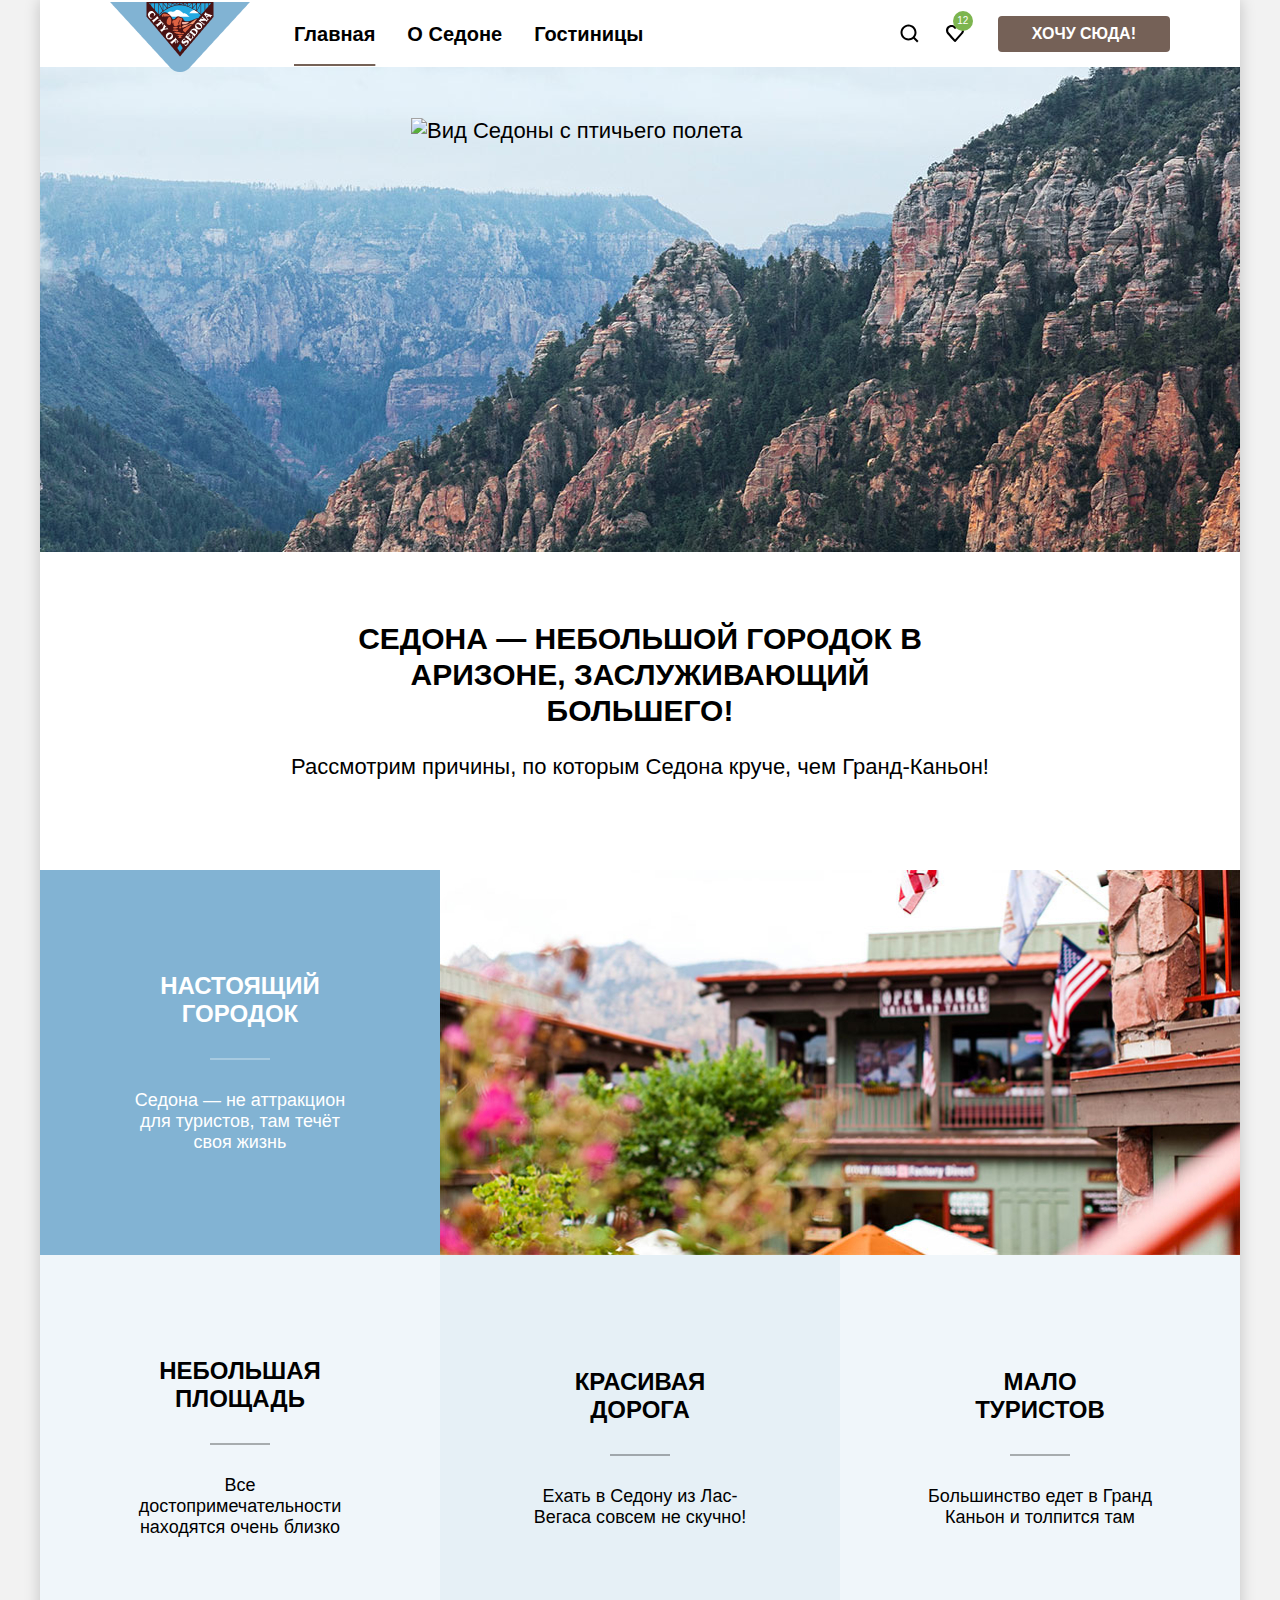
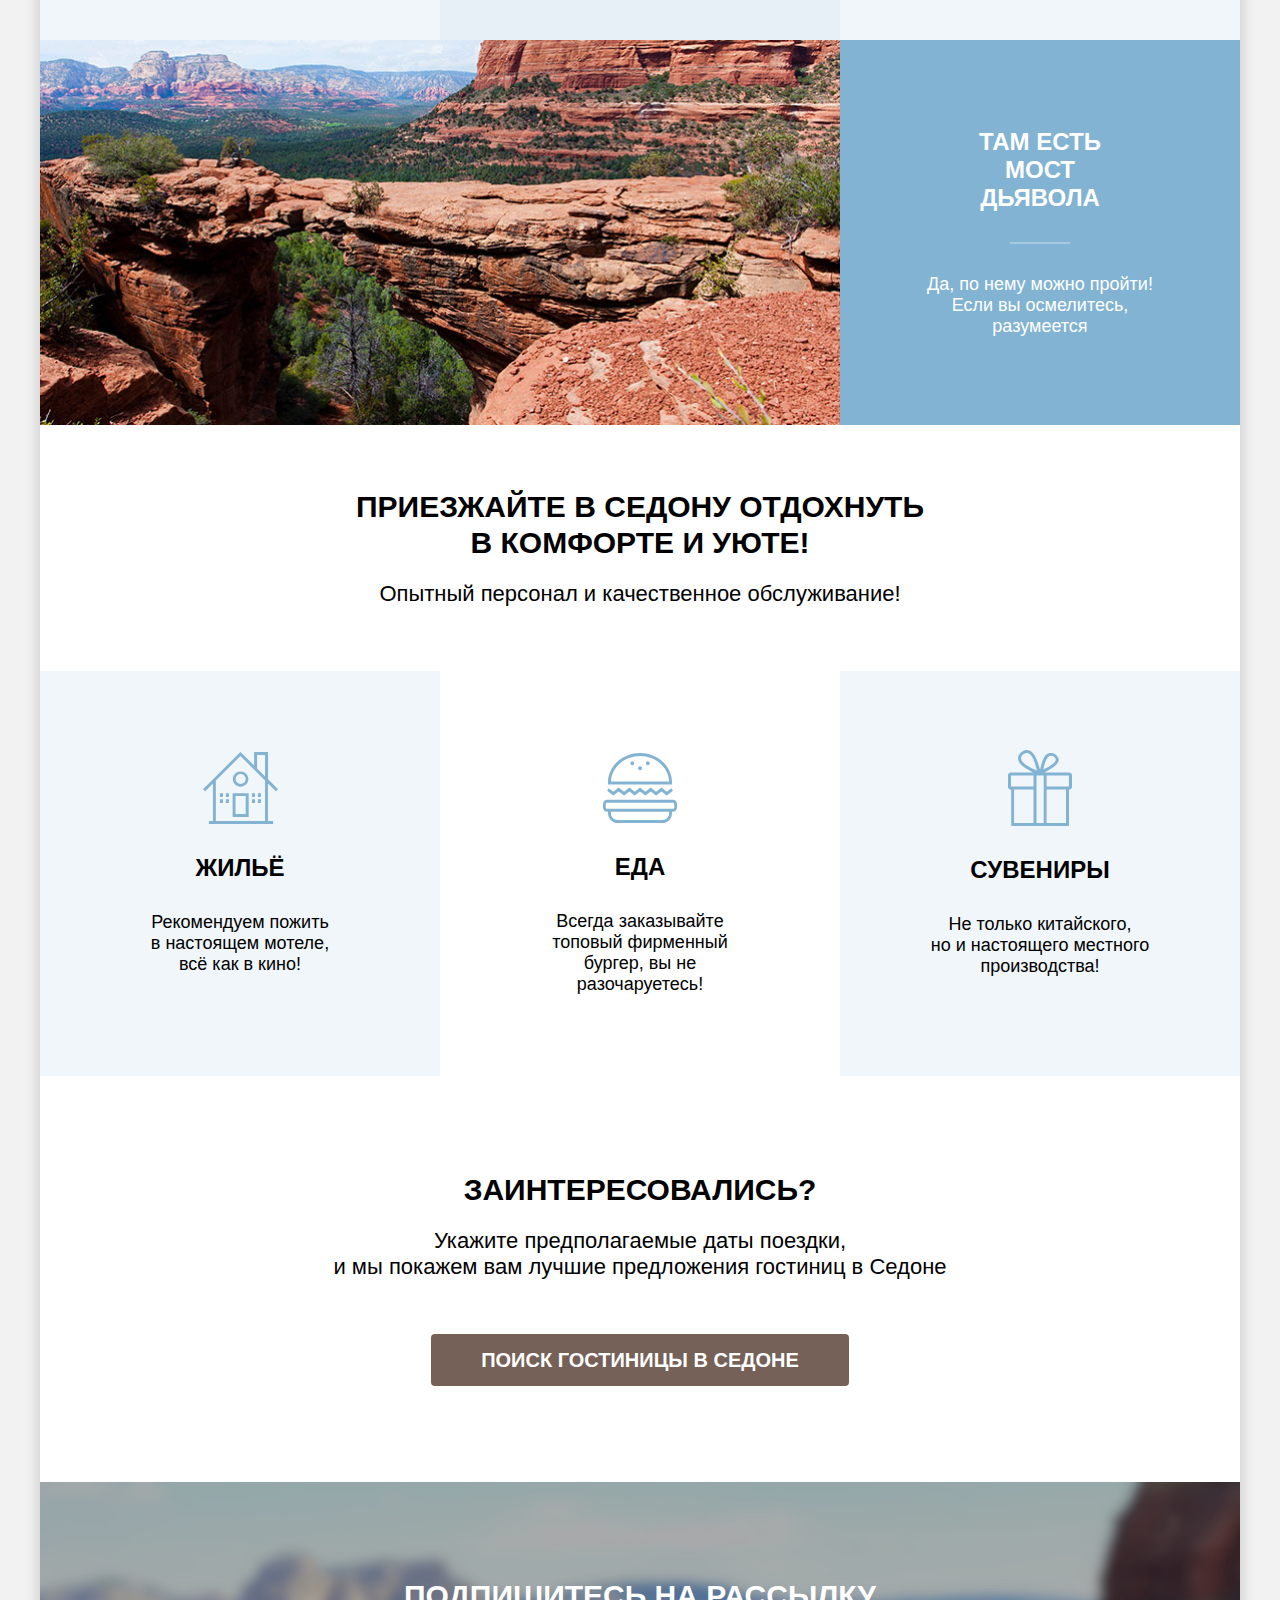
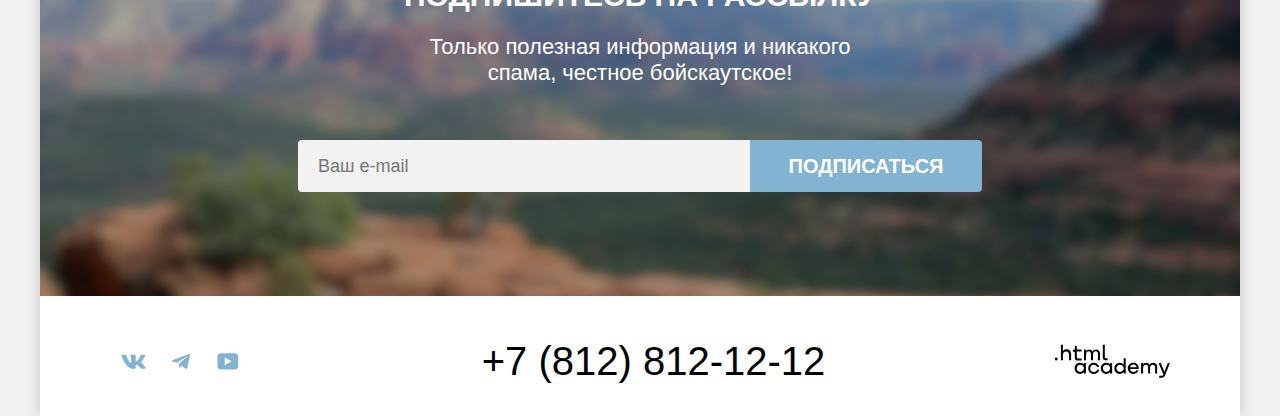
==== commit ee2eea77: "final 2.2" ====
--- a/index.html
+++ b/index.html
@@ -5,8 +5,7 @@
     <meta charset="utf-8">
     <title>HTML Academy: Седона</title>
     <link href="css/style.css" rel="stylesheet">
-    <!--<link href="css/outline.css" rel="stylesheet">
-    <link href="css/outline-settings.css" rel="stylesheet">-->
+    <link rel="icon" href="favicon.ico"><!-- 32×32 -->
   </head>
 
   <body>
@@ -154,7 +153,6 @@
         </a>
       </footer>
     </div>
-    <script src="js/script.js"></script>
   </body>
 
 </html>
--- a/css/style.css
+++ b/css/style.css
@@ -1,17 +1,3 @@
-/*
-* Prefixed by https://autoprefixer.github.io
-* PostCSS: v8.4.14,
-* Autoprefixer: v10.4.7
-* Browsers: last 4 version
-*/
-
-/*
-* Prefixed by https://autoprefixer.github.io
-* PostCSS: v8.4.14,
-* Autoprefixer: v10.4.7
-* Browsers: last 4 version
-*/
-
 /* Основные стили для всех страниц */
 @font-face {
   font-family: "PT Sans";
@@ -28,23 +14,19 @@
 }
 
 body {
-  font-family: 'PT Sans', sans-serif;
+  font-family: "PT Sans", sans-serif;
   background-color: #F2F2F2;
-  margin: 0;
-  padding: 0;
   font-size: 22px;
   font-weight: 400;
   line-height: 26px;
-}
-
-ul {
-  list-style: none;
   margin: 0;
   padding: 0;
 }
 
 img {
-  display: block;
+  max-width: 100%;
+  height: auto;
+  object-fit: contain;
 }
 
 .visually-hidden {
@@ -52,18 +34,14 @@
   width: 1px;
   height: 1px;
   margin: -1px;
-  padding: 0;
   border: 0;
   clip: rect(0 0 0 0);
   overflow: hidden;
-}
-
-a {
-  text-decoration: none;
+  padding: 0;
 }
 
 * {
-  font-family: 'PT Sans', sans-serif;
+  font-family: "PT Sans", sans-serif;
 }
 
 .container {
@@ -121,25 +99,32 @@
   font-weight: 700;
   line-height: 20px;
   letter-spacing: 0em;
+  text-decoration: none;
+  text-align: center;
 }
 
 .link-button:hover {
   background-color: #615048;
   color: white;
+  text-decoration: none;
 }
 
 .link-button:focus-visible {
   background-color: #615048;
+  outline: none;
+  text-decoration: none;
 }
 
 .link-button:active {
   background-color: #756157;
   color: rgba(255, 255, 255, 0.3);
+  text-decoration: none;
 }
 
 /* голубая кнопка-действие */
 button {
   margin: 0;
+  padding: 0;
   border: 0;
   background-color: #82B3D3;
   font-size: 20px;
@@ -162,6 +147,7 @@
 
 button:focus-visible {
   background-color: #68A2CA;
+  outline: none;
 }
 
 .favorite-list:hover {
@@ -172,7 +158,7 @@
 /* Верхнее меню */
 .main-header {
   width: 100%;
-  height: 64px;
+  min-height: 64px;
   -webkit-box-sizing: border-box;
   box-sizing: border-box;
   margin: 0 auto;
@@ -191,8 +177,8 @@
   display: -ms-flexbox;
   display: flex;
   margin: 0;
+  padding: 0;
   margin-right: auto;
-  padding: 0;
   -webkit-box-align: center;
   -ms-flex-align: center;
   align-items: center;
@@ -203,6 +189,7 @@
 
 .main-nav .logo {
   margin: 0;
+  padding: 0;
   margin-right: 28px;
   -ms-flex-item-align: start;
   align-self: flex-start;
@@ -214,7 +201,10 @@
   display: flex;
   -ms-flex-wrap: wrap;
   flex-wrap: wrap;
+  margin: 0;
+  padding: 0;
   margin-right: auto;
+  list-style: none;
 }
 
 .main-navigation-item {
@@ -223,7 +213,9 @@
   line-height: 24px;
   letter-spacing: 0em;
   color: black;
+  margin: 0;
   padding: 20px 16px;
+  text-decoration: none;
 }
 
 .main-navigation-item:hover,
@@ -259,6 +251,7 @@
   background-image: url("../img/search.svg");
   background-position: center;
   background-repeat: no-repeat;
+  text-decoration: none;
 }
 
 .favorite-list {
@@ -267,14 +260,17 @@
   border: 0;
   background-color: transparent;
   padding: 24px 13px 23px;
+  margin: 0;
   margin-right: 20px;
   background-image: url("../img/heart.svg");
-  height: 64px;
+  min-height: 64px;
   background-position: center;
   background-repeat: no-repeat;
 }
 
 .notifications {
+  margin: 0;
+  padding: 0;
   position: relative;
   bottom: 13px;
   left: 8px;
@@ -297,15 +293,17 @@
   -ms-flex-pack: center;
   justify-content: center;
 }
-
+.user-panel .link-button{
+  min-width: 160px;
+}
 /* основной блок */
 main {
   width: 100%;
+  margin: 0;
+  padding: 0;
   -webkit-box-sizing: border-box;
   box-sizing: border-box;
   background-color: #ffffff;
-  margin: 0;
-  padding: 0;
 }
 
 .hero {
@@ -315,13 +313,14 @@
 }
 
 .hero-img {
-  margin-top: 51px;
+  margin: 0;
+  padding: 0;
 }
 
 /* Главная*/
 .hero-main {
   -webkit-box-sizing: border-box;
-          box-sizing: border-box;
+  box-sizing: border-box;
   background-image: url("../img/zipline.svg"),
     url("../img/index-background.png");
   min-height: 485px;
@@ -329,39 +328,52 @@
   display: -ms-flexbox;
   display: flex;
   -ms-flex-wrap: wrap;
-      flex-wrap: wrap;
+  flex-wrap: wrap;
   -webkit-box-pack: center;
   -ms-flex-pack: center;
   justify-content: center;
   background-repeat: no-repeat;
-  background-position: bottom;
+  background-position: bottom -1px right 50%,
+    bottom;
   background-size: contain,
-  cover;
-  padding: 0px 20px 40px 20px;
-}
+    cover;
+  margin: 0;
+  padding: 51px 40px 82px;
+  background-color: rgba(131, 179, 211, 0.2);
+}
+
 .section-text {
   max-width: 800px;
   margin: 0 auto;
 }
 
 .advantages {
+  margin: 0;
+  padding-top: 69px;
   margin-bottom: 64px;
 }
 
 .advantages .section-title {
+  margin: 0 auto;
+  padding: 0;
   margin-bottom: 25px;
 }
 
 .advantages-main-text {
+  margin: 0 auto;
+  padding: 0;
   margin-bottom: 90px;
   text-align: center;
 }
 
 .advantages ul {
+  margin: 0;
+  padding: 0;
   display: -ms-grid;
   display: grid;
   -ms-grid-columns: repeat (3, 400px);
-  grid-template-columns: repeat (3, 400px)
+  grid-template-columns: repeat (3, 400px);
+  list-style: none;
 }
 
 .advantages-item {
@@ -379,6 +391,7 @@
   -ms-flex-align: center;
   align-items: center;
   min-height: 385px;
+  margin: 0;
 }
 
 .advantages-title {
@@ -389,8 +402,8 @@
   letter-spacing: 0em;
   text-align: center;
   margin: 0;
+  padding: 0;
   margin-bottom: 30px;
-  padding: 0;
   text-transform: uppercase;
   -webkit-box-ordinal-group: 0;
   -ms-flex-order: 1;
@@ -398,8 +411,9 @@
 }
 
 .advantages-item-content {
+  margin: 0;
+  padding: 20px;
   width: 400px;
-  padding: 0;
   -webkit-box-sizing: border-box;
   box-sizing: border-box;
   display: -webkit-box;
@@ -421,27 +435,24 @@
 .advantages-item-content::after {
   content: "";
   width: 60px;
+  margin: 0;
+  padding: 0;
   margin-bottom: 30px;
   border-bottom: 2px solid rgba(0, 0, 0, 0.3);
   -webkit-box-ordinal-group: 3;
-      -ms-flex-order: 2;
-          order: 2;
-}
-
-.advantages-item-1 .advantages-item-content::after {
-  content: "";
-  width: 60px;
-  margin-bottom: 30px;
-  border-bottom: 2px solid rgba(255, 255, 255, 0.3);
-}
-
+  -ms-flex-order: 2;
+  order: 2;
+}
+
+.advantages-item-1 .advantages-item-content::after,
 .advantages-item-5 .advantages-item-content::after {
   content: "";
   width: 60px;
+  margin: 0;
+  padding: 0;
   margin-bottom: 30px;
   border-bottom: 2px solid rgba(255, 255, 255, 0.3);
 }
-
 /* конец псевдоэлементов */
 
 .advantages-text {
@@ -450,12 +461,12 @@
   line-height: 21px;
   letter-spacing: 0em;
   text-align: center;
-  margin: 0;
-  padding: 0;
   width: 230px;
   -webkit-box-ordinal-group: 3;
   -ms-flex-order: 3;
   order: 3;
+  margin: 0;
+  padding: 0;
 }
 
 .advantages-item-1,
@@ -513,14 +524,16 @@
   margin: 0 auto;
   margin-bottom: 64px;
   text-align: center;
+  padding: 0;
 }
 
 .advice-item {
+  margin: 0;
+  padding: 0;
   -webkit-box-sizing: border-box;
   box-sizing: border-box;
   width: 400px;
   min-height: 385px;
-  padding: 0;
   display: -webkit-box;
   display: -ms-flexbox;
   display: flex;
@@ -534,7 +547,6 @@
   -webkit-box-pack: start;
   -ms-flex-pack: start;
   justify-content: start;
-  margin: 0;
   padding-bottom: 81px;
 }
 
@@ -550,8 +562,8 @@
   letter-spacing: 0em;
   text-align: center;
   margin: 0;
+  padding: 0;
   margin-bottom: 30px;
-  padding: 0;
   text-transform: uppercase;
   -webkit-box-ordinal-group: 1;
   -ms-flex-order: 2;
@@ -559,13 +571,13 @@
 }
 
 .advice-text {
+  margin: 0;
+  padding: 0;
   font-size: 18px;
   font-weight: 400;
   line-height: 21px;
   letter-spacing: 0em;
   text-align: center;
-  margin: 0;
-  padding: 0;
   width: 230px;
   -webkit-box-ordinal-group: 3;
   -ms-flex-order: 3;
@@ -580,9 +592,10 @@
   background-repeat: no-repeat;
   background-position: center;
   margin: 81px auto 30px;
+  padding: 0;
   -webkit-box-ordinal-group: 2;
-      -ms-flex-order: 1;
-          order: 1;
+  -ms-flex-order: 1;
+  order: 1;
 }
 
 .souvenirs {
@@ -597,9 +610,10 @@
   background-repeat: no-repeat;
   background-position: center;
   margin: 79px auto 30px;
+  padding: 0;
   -webkit-box-ordinal-group: 2;
-      -ms-flex-order: 1;
-          order: 1;
+  -ms-flex-order: 1;
+  order: 1;
 }
 
 .food::before {
@@ -610,15 +624,16 @@
   background-repeat: no-repeat;
   background-position: center;
   margin: 82px auto 30px;
+  padding: 0;
   -webkit-box-ordinal-group: 2;
-      -ms-flex-order: 1;
-          order: 1;
+  -ms-flex-order: 1;
+  order: 1;
 }
 
 .booking-text {
-  padding: 0;
   margin: 0 auto;
   margin-bottom: 54px;
+  padding: 0;
   text-align: center;
 }
 
@@ -644,7 +659,6 @@
   -webkit-box-sizing: border-box;
   box-sizing: border-box;
   padding: 96px 40px 0;
-  margin-bottom: 0;
   -webkit-box-pack: top;
   -ms-flex-pack: top;
   justify-content: top;
@@ -662,16 +676,17 @@
   background-position: top;
   background-size: 100%;
   color: white;
+  background-color: #756157;
 }
 
 .subscribe-text {
-  margin: 0;
-  padding: 0;
   width: 475px;
   font-size: 22px;
   font-weight: 400;
   line-height: 26px;
   letter-spacing: 0em;
+  margin: 0;
+  padding: 0;
   margin-bottom: 54px;
   text-align: center;
 }
@@ -680,6 +695,8 @@
   display: -webkit-box;
   display: -ms-flexbox;
   display: flex;
+  margin: 0;
+  padding: 0;
   margin-bottom: 104px;
 }
 
@@ -687,7 +704,7 @@
   -webkit-box-sizing: border-box;
   box-sizing: border-box;
   width: 452px;
-  height: 52px;
+  min-height: 52px;
   border-radius: 4px 0 0 4px;
   margin: 0;
   padding: 14px 20px;
@@ -700,12 +717,18 @@
   background-color: #F2F2F2;
 }
 
+.subscribe input:focus-visible {
+  outline: 3px solid #83B3D3;
+}
+
 .subscribe button {
   -webkit-box-sizing: border-box;
   box-sizing: border-box;
   width: 232px;
-  height: 52px;
+  min-height: 52px;
   border-radius: 0px 4px 4px 0;
+  margin: 0;
+  padding: 0;
 }
 
 /* Подвал */
@@ -725,17 +748,18 @@
 }
 
 .social-list {
+  list-style: none;
   display: -webkit-box;
   display: -ms-flexbox;
   display: flex;
   -ms-flex-wrap: wrap;
-      flex-wrap: wrap;
+  flex-wrap: wrap;
   width: 142px;
-  padding: 0;
-  margin: 0;
   -webkit-box-align: center;
   -ms-flex-align: center;
   align-items: center;
+  margin: 0;
+  padding: 0;
 }
 
 .social-item {
@@ -754,17 +778,21 @@
   -ms-flex-pack: center;
   justify-content: center;
   padding: 13px auto 13px;
-  height: 50px;
+  min-height: 50px;
 }
 
 .social-item svg {
   fill: #83B3D3;
 }
 
-.social-item svg:hover,
-.social-item svg:focus-visible {
+.social-item a:hover svg,
+.social-item a:focus-visible svg {
   fill: #68A2CA;
-  border: 0;
+}
+
+.social-item a:focus-visible {
+  outline: none;
+
 }
 
 .social-item svg:active {
@@ -779,13 +807,15 @@
   letter-spacing: 0em;
   text-align: center;
   margin: 0 auto;
+  padding: 0;
   color: black;
+  text-decoration: none;
 }
 
 footer .phone:hover,
 footer .phone:focus-visible {
   color: #756157;
-  border: 0;
+  outline: none;
 }
 
 footer .phone:active {
@@ -794,7 +824,7 @@
 }
 
 .copyright {
-  height: 50px;
+  min-height: 50px;
   display: -webkit-box;
   display: -ms-flexbox;
   display: flex;
@@ -807,9 +837,13 @@
   fill: black;
 }
 
-.copyright svg:hover,
-.copyright svg:focus-visible {
+.copyright:hover svg,
+.copyright:focus-visible svg {
   fill: #756157;
+}
+
+.copyright:focus-visible {
+  outline: none;
 }
 
 .copyright svg:active {
@@ -827,22 +861,24 @@
   background-repeat: no-repeat;
   background-position: center;
   background-size: cover;
+  background-color: #756157;
 }
 
 .page-title {
-  margin: 0;
-  padding: 0;
   color: white;
+  margin: 0;
+  padding: 0;
   margin-bottom: 8px;
 }
 
 /* хлебные крошки */
-
 .breadcrumbs {
   display: -webkit-box;
   display: -ms-flexbox;
   display: flex;
   gap: 10px;
+  margin: 0;
+  padding: 0;
   margin-bottom: 40px;
   -webkit-box-align: center;
   -ms-flex-align: center;
@@ -856,13 +892,12 @@
   font-weight: 400;
   line-height: 21px;
   text-align: left;
-  margin-left: 10px;
-  padding-left: 10px;
   cursor: pointer;
   list-style-type: none;
   margin: 0;
   padding: 0;
 }
+
 .breadcrumb:first-child {
   width: 12px;
   height: 14px;
@@ -870,15 +905,16 @@
   background-position: center top;
   background-repeat: no-repeat;
 }
+
 .breadcrumb:not(:first-child)::before {
   display: block;
-content: "";
-width: 8px;
-height: 20px;
-background-image: url("../img/arrow.svg");
-background-position: center;
-background-repeat: no-repeat;
-margin-right: 11px;
+  content: "";
+  width: 8px;
+  height: 20px;
+  background-image: url("../img/arrow.svg");
+  background-position: center;
+  background-repeat: no-repeat;
+  margin-right: 11px;
 }
 
 .breadcrumb:hover {
@@ -904,6 +940,8 @@
   -ms-flex-direction: column;
   flex-direction: column;
   border: 0;
+  margin: 0;
+  padding: 0;
 }
 
 .catalog-hero legend {
@@ -914,8 +952,9 @@
   text-align: left;
   color: white;
   text-transform: capitalize;
+  margin: 0;
+  padding: 0;
   margin-bottom: 32px;
-  padding: 0;
 }
 
 .control:hover {
@@ -927,8 +966,6 @@
 }
 
 .infrastructure-container {
-  margin: 0;
-  padding: 0;
   margin-right: 70px;
   gap: 16px;
 }
@@ -936,12 +973,14 @@
 .control {
   position: relative;
   display: block;
+  margin: 0;
+  padding: 0;
   padding-left: 7px;
 }
 
 .control .control-mark {
   -webkit-box-sizing: border-box;
-          box-sizing: border-box;
+  box-sizing: border-box;
   position: absolute;
   left: 0px;
   top: 1px;
@@ -953,7 +992,7 @@
 
 .checkbox:checked + .control-mark::before {
   -webkit-box-sizing: border-box;
-          box-sizing: border-box;
+  box-sizing: border-box;
   position: absolute;
   top: 0px;
   left: 0px;
@@ -998,8 +1037,6 @@
 }
 
 .range-wrapper-inputs {
-  margin: 0;
-  padding: 0;
   margin-bottom: 44px;
   display: -webkit-box;
   display: -ms-flexbox;
@@ -1027,8 +1064,8 @@
   border-radius: 4px 0px 0px 4px;
   margin-right: 2px;
   -webkit-appearance: none;
-     -moz-appearance: none;
-          appearance: none;
+  -moz-appearance: none;
+  appearance: none;
 }
 
 .min-price-label,
@@ -1065,21 +1102,21 @@
 .max-price {
   border-radius: 0px 4px 4px 0px;
   -webkit-appearance: none;
-     -moz-appearance: none;
-          appearance: none;
+  -moz-appearance: none;
+  appearance: none;
 }
 
 .min-price:hover,
 .max-price:hover {
   background-color: #E6E6E6;
   -webkit-appearance: none;
-     -moz-appearance: none;
-          appearance: none;
+  -moz-appearance: none;
+  appearance: none;
 }
 
 .min-price:focus-visible,
 .max-price:focus-visible {
-  border: 3px solid #83B3D3;
+  outline: 3px solid #83B3D3;
 }
 
 .min-price:active,
@@ -1118,14 +1155,14 @@
 }
 
 .range-toggle:focus-visible {
-  border: 3px solid #83B3D3;
+  outline: 3px solid #83B3D3;
   -webkit-box-shadow: 0px 4px 10px 0px rgba(0, 0, 0, 0.25);
   box-shadow: 0px 4px 10px 0px rgba(0, 0, 0, 0.25);
   background-color: white;
 }
 
 .range-toggle:active {
-  border: 2px solid #83B3D3;
+  outline: 2px solid #83B3D3;
   -webkit-box-shadow: 0px 4px 10px 0px rgba(0, 0, 0, 0.25);
   box-shadow: 0px 4px 10px 0px rgba(0, 0, 0, 0.25);
   background-color: white;
@@ -1142,7 +1179,7 @@
 /* Кнопки поиска */
 .submit-container .submit {
   background-color: #82B3D3;
-  margin-bottom: 29px;
+  margin-bottom: 32px;
   font-size: 16px;
   line-height: 20px;
   border-radius: 4px;
@@ -1167,22 +1204,19 @@
   line-height: 20px;
   border-radius: 4px;
   padding: 8px 50px;
-  border: 3px solid transparent;
 }
 
 .submit-container .reset:hover {
   opacity: 60%;
-  border: 0;
-  border: 3px solid transparent;
 }
 
 .submit-container .reset:focus-visible {
-  border: 3px solid #83B3D3;
+  outline: 3px solid #83B3D3;
 }
 
 .submit-container .reset:active {
   opacity: 30%;
-  border: 3px solid transparent;
+  outline: 3px solid transparent;
 }
 
 .control {
@@ -1204,8 +1238,6 @@
 
 .submit-container {
   height: 104px;
-  margin: 0;
-  padding: 0;
   padding-top: 56px;
 }
 
@@ -1221,19 +1253,15 @@
   -webkit-box-align: center;
   -ms-flex-align: center;
   align-items: center;
-  margin: 0;
-  padding: 0;
   margin-bottom: 40px;
 }
 
 .hotels-header-title {
   margin: 0;
-  padding: 0;
   margin-right: auto;
 }
 
 .hotels-header form {
-  margin: 0;
   margin-right: 70px;
 }
 
@@ -1259,29 +1287,33 @@
   appearance: none;
   /*-убираем стандартную стрелку*/
   overflow: hidden;
-  background: url('../img/arrow-down.svg');
+  background: url("../img/arrow-down.svg");
   background-repeat: no-repeat;
   background-position: center right 18px;
 }
 
 .price-sort:hover,
 .price-sort:active {
-  border: 2px solid #68A2CA;
+  outline: 2px solid #68A2CA;
 }
 
 .price-sort:focus-visible {
   border: 2px solid #68A2CA;
-}
-
-/* Список отелей */
+  outline: none;
+}
+
+/* Кнопки сортировки */
 .view-list {
   display: -webkit-box;
   display: -ms-flexbox;
   display: flex;
   gap: 8px;
-}
-
-/* Кнопки сортировки */
+  list-style: none;
+  margin: 0;
+  padding: 0;
+}
+
+
 .hotels-header .button-view {
   -webkit-box-sizing: border-box;
   box-sizing: border-box;
@@ -1311,8 +1343,9 @@
 
 .hotels-header .button-view:focus-visible,
 .hotels-header .button-view.active:focus-visible {
-  border-color: #68A2CA;
+  border: 2px solid #68A2CA;
   background-color: white;
+  outline: #68A2CA;
 }
 
 .hotels-header .button-view.active {
@@ -1323,7 +1356,7 @@
 .button-view.grid-view {
   width: 48px;
   height: 48px;
-  background-image: url('../img/grid.svg');
+  background-image: url("../img/grid.svg");
   background-repeat: no-repeat;
   background-position: center;
 }
@@ -1331,7 +1364,7 @@
 .button-view.cards-view {
   width: 48px;
   height: 48px;
-  background-image: url('../img/cards.svg');
+  background-image: url("../img/cards.svg");
   background-repeat: no-repeat;
   background-position: center;
 }
@@ -1339,7 +1372,7 @@
 .button-view.list-view {
   width: 48px;
   height: 48px;
-  background-image: url('../img/list.svg');
+  background-image: url("../img/list.svg");
   background-repeat: no-repeat;
   background-position: center;
 }
@@ -1367,6 +1400,7 @@
 
 .favorite.active:focus-visible {
   background-color: #6C9E42;
+  outline: none;
 }
 
 .favorite.active:active {
@@ -1375,9 +1409,13 @@
 }
 
 /* список отелей гридом */
+.hotels-list {
+  list-style: none;
+  margin: 0;
+  padding: 0;
+}
+
 .hotels-list.grid {
-  margin: 0;
-  padding: 0;
   display: -ms-grid;
   display: grid;
   -ms-grid-columns: 340px 20px 340px 20px 340px;
@@ -1405,7 +1443,6 @@
 .hotels-list.grid .hotel-title {
   font-size: 24px;
   font-weight: 700;
-  line-height: 28px;
   letter-spacing: 0em;
   text-align: left;
   margin: 0;
@@ -1417,68 +1454,71 @@
   display: -webkit-box;
   display: -ms-flexbox;
   display: flex;
-  margin: 0;
-  padding: 0;
+  -webkit-box-pack: justify;
+  -ms-flex-pack: justify;
+  justify-content: space-between;
+  width: 100%;
+  margin: 0;
+  margin-bottom: 16px;
+}
+
+.hotel-link,
+.hotel-link:hover,
+.hotel-link:focus-visible,
+.hotel-link:active {
+  box-sizing: border-box;
+  padding: 0;
+  margin: 0;
+  color: black;
+  outline: none;
+  text-decoration: none;
+}
+
+.hotel-text {
+  margin: 0;
+  padding: 0;
+  display: block;
+  font-size: 18px;
+  line-height: 21px;
+}
+
+.hotels-list.grid .links-container {
+  -webkit-box-sizing: border-box;
+  box-sizing: border-box;
+  width: 300px;
+  display: -webkit-box;
+  display: -ms-flexbox;
+  display: flex;
   -webkit-box-pack: justify;
   -ms-flex-pack: justify;
   justify-content: space-between;
   margin-bottom: 16px;
 }
 
-.hotel-title-link,
-.hotel-title-link:hover,
-.hotel-title-link:focus-visible,
-.hotel-title-link:active {
-  color: black;
-}
-
-.hotel-text {
-  display: block;
-  margin: 0;
-  padding: 0;
-  font-size: 18px;
-  line-height: 21px;
-}
-
-.hotels-list.grid .links-container {
+.hotels-list.grid .link-button {
+  -webkit-box-sizing: border-box;
+  box-sizing: border-box;
+  width: 140px;
+  margin: 0;
+  padding: 8px 26px;
+  text-align: center;
+}
+
+.hotels-list.grid .favorite {
+  -webkit-box-sizing: border-box;
+  box-sizing: border-box;
+  width: 140px;
+  margin: 0;
+
+}
+
+.hotels-list.grid .rating-container {
   -webkit-box-sizing: border-box;
   box-sizing: border-box;
   width: 300px;
   display: -webkit-box;
   display: -ms-flexbox;
   display: flex;
-  margin: 0;
-  padding: 0;
-  -webkit-box-pack: justify;
-  -ms-flex-pack: justify;
-  justify-content: space-between;
-  margin-bottom: 16px;
-}
-
-.hotels-list.grid .link-button {
-  -webkit-box-sizing: border-box;
-  box-sizing: border-box;
-  margin: 0;
-  padding: 8px 26px;
-}
-
-.hotels-list.grid .favorite {
-  -webkit-box-sizing: border-box;
-  box-sizing: border-box;
-  width: 140px;
-  margin: 0;
-
-}
-
-.hotels-list.grid .rating-container {
-  -webkit-box-sizing: border-box;
-  box-sizing: border-box;
-  width: 300px;
-  display: -webkit-box;
-  display: -ms-flexbox;
-  display: flex;
-  margin: 0;
-  padding: 0;
   -webkit-box-pack: justify;
   -ms-flex-pack: justify;
   justify-content: space-between;
@@ -1490,8 +1530,6 @@
 .hotels-list.grid .star-container {
   width: 140px;
   height: 37px;
-  margin: 0;
-  padding: 0;
 }
 
 .hotels-list.grid .rating-text {
@@ -1514,26 +1552,29 @@
 /* Пагинация */
 
 .pagination {
-  margin: 0;
   margin-top: 40px;
-  padding: 0;
   padding-top: 40px;
   border-top: 1px solid #E6E6E6;
 }
 
 .pagination-list {
+  list-style: none;
+  margin: 0;
+  padding: 0;
   display: -webkit-box;
   display: -ms-flexbox;
   display: flex;
   gap: 8px;
   -ms-flex-wrap: wrap;
-      flex-wrap: wrap;
+  flex-wrap: wrap;
 }
 
 .pagination-link {
   position: relative;
-  width: 60px;
-  height: 60px;
+  min-width: 60px;
+  min-height: 60px;
+  padding: 5px;
+  box-sizing: border-box;
   display: -webkit-box;
   display: -ms-flexbox;
   display: flex;
@@ -1550,6 +1591,7 @@
   line-height: 36px;
   text-align: center;
   color: white;
+  text-decoration: none;
 }
 
 .pagination-link:hover {
@@ -1560,6 +1602,7 @@
 .pagination-link:focus-visible {
   background-color: #68A2CA;
   color: white;
+  outline: none;
 }
 
 .pagination-link:active {
@@ -1568,8 +1611,10 @@
 }
 
 .pagination-divider {
-  width: 60px;
-  height: 60px;
+  min-width: 60px;
+  min-height: 60px;
+  padding: 5px;
+  box-sizing: border-box;
   display: -webkit-box;
   display: -ms-flexbox;
   display: flex;
@@ -1585,12 +1630,14 @@
   line-height: 36px;
   text-align: center;
   color: black;
+  text-decoration: none;
 }
 
 .pagination-divider:hover,
 .pagination-divider:focus-visible {
   color: black;
   cursor: default;
+  outline: none;
 }
 
 .pagination-link.active {
@@ -1614,13 +1661,13 @@
 
 .modal {
   -webkit-box-sizing: border-box;
-          box-sizing: border-box;
+  box-sizing: border-box;
   position: relative;
   width: 717px;
   margin: auto;
   background-color: #ffffff;
   -webkit-box-shadow: 0px 25px 50px 0px rgba(0, 0, 0, 0.15);
-          box-shadow: 0px 25px 50px 0px rgba(0, 0, 0, 0.15);
+  box-shadow: 0px 25px 50px 0px rgba(0, 0, 0, 0.15);
   border-radius: 30px;
   padding: 64px 70px;
 }
@@ -1643,13 +1690,13 @@
 }
 
 .modal-close-button:focus-visible {
-  border: 3px solid #83B3D3;
+  outline: 3px solid #83B3D3;
   background-color: #E6E6E6;
 }
 
 .modal-close-button:active::before {
   position: absolute;
-  content:"";
+  content: "";
   width: 52px;
   height: 52px;
   top: 0px;
@@ -1660,21 +1707,19 @@
 }
 
 .modal-title {
-  margin: 0;
-  padding: 0;
   text-transform: uppercase;
   font-size: 30px;
   font-weight: 700;
   line-height: 36px;
   letter-spacing: 0em;
   text-align: left;
+  margin: 0;
+  padding: 0;
   margin-bottom: 64px;
 }
 
 .search-form {
   width: 577px;
-  margin: 0;
-  padding: 0;
   display: -ms-grid;
   display: grid;
   -ms-grid-columns: 137px 110px 88px 131px 111px;
@@ -1966,8 +2011,8 @@
   text-align: left;
   text-transform: capitalize;
   -ms-flex-item-align: center;
-      -ms-grid-row-align: center;
-      align-self: center;
+  -ms-grid-row-align: center;
+  align-self: center;
 }
 
 .modal-label-from {
@@ -1985,18 +2030,19 @@
   width: 440px;
   height: 48px;
 }
+
 .modal-date-container::after {
-width: 20px;
-height: 20px;
-content: "";
-background-image: url("../img/calendar.svg");
-background-position: center;
-background-repeat: no-repeat;
-top: 14px;
-right: 20px;
-position: absolute;
-opacity: 30%;
-cursor: pointer;
+  width: 20px;
+  height: 20px;
+  content: "";
+  background-image: url("../img/calendar.svg");
+  background-position: center;
+  background-repeat: no-repeat;
+  top: 14px;
+  right: 20px;
+  position: absolute;
+  opacity: 30%;
+  cursor: pointer;
 }
 
 .modal-label-to {
@@ -2114,13 +2160,13 @@
 
 .modal-input {
   -webkit-box-sizing: border-box;
-          box-sizing: border-box;
+  box-sizing: border-box;
   background-color: #F2F2F2;
   border: 0;
   border-radius: 4px;
   -webkit-appearance: none;
-     -moz-appearance: none;
-          appearance: none;
+  -moz-appearance: none;
+  appearance: none;
   padding: 12px 20px;
   font-size: 18px;
   font-weight: 700;
@@ -2130,13 +2176,16 @@
   width: 440px;
   height: 48px;
 }
+
 .modal-input:hover {
   background-color: #E6E6E6;
 }
+
 .modal-input:focus-visible {
-  border: 3px solid #83B3D3;
+  outline: 3px solid #83B3D3;
   background-color: #E6E6E6;
 }
+
 .modal-quantity-childs,
 .modal-quantity-adults {
   text-align: center;
@@ -2147,9 +2196,10 @@
   text-align: center;
   width: 30px;
   height: 100%;
-  padding: 14px 10px;
+  padding: 14px 0px;
   border-radius: 0;
 }
+
 .modal-count-container {
   position: relative;
   display: flex;
@@ -2166,7 +2216,6 @@
   background-repeat: no-repeat;
   cursor: pointer;
   background-color: transparent;
-  padding: 0;
   opacity: 30%;
 }
 
@@ -2178,14 +2227,15 @@
   background-repeat: no-repeat;
   cursor: pointer;
   background-color: transparent;
-  padding: 0;
   opacity: 30%;
 }
+
 .modal-count-minus:hover,
 .modal-count-plus:hover {
   background-color: transparent;
   opacity: 100%;
 }
+
 .modal-count-minus:focus-visible,
 .modal-count-plus:focus-visible {
   background-color: transparent;
@@ -2212,13 +2262,13 @@
   display: none;
   position: absolute;
   -webkit-box-sizing: border-box;
-          box-sizing: border-box;
+  box-sizing: border-box;
   width: 256px;
   padding: 15px 18px 18px 22px;
   background-color: #333333;
   border-radius: 10px;
   -webkit-box-shadow: 0px 15px 30px 0px rgba(0, 0, 0, 0.3);
-          box-shadow: 0px 15px 30px 0px rgba(0, 0, 0, 0.3);
+  box-shadow: 0px 15px 30px 0px rgba(0, 0, 0, 0.3);
   right: 112px;
   bottom: 25px;
   z-index: 1;
@@ -2240,7 +2290,6 @@
 }
 
 .modal-popover-text {
-  padding: 0;
   font-size: 16px;
   font-weight: 400;
   line-height: 20px;
@@ -2248,7 +2297,6 @@
   text-align: left;
   color: #FFFFFF;
   text-transform: none;
-  margin: 0;
 }
 
 .modal-info:hover + .modal-popover {
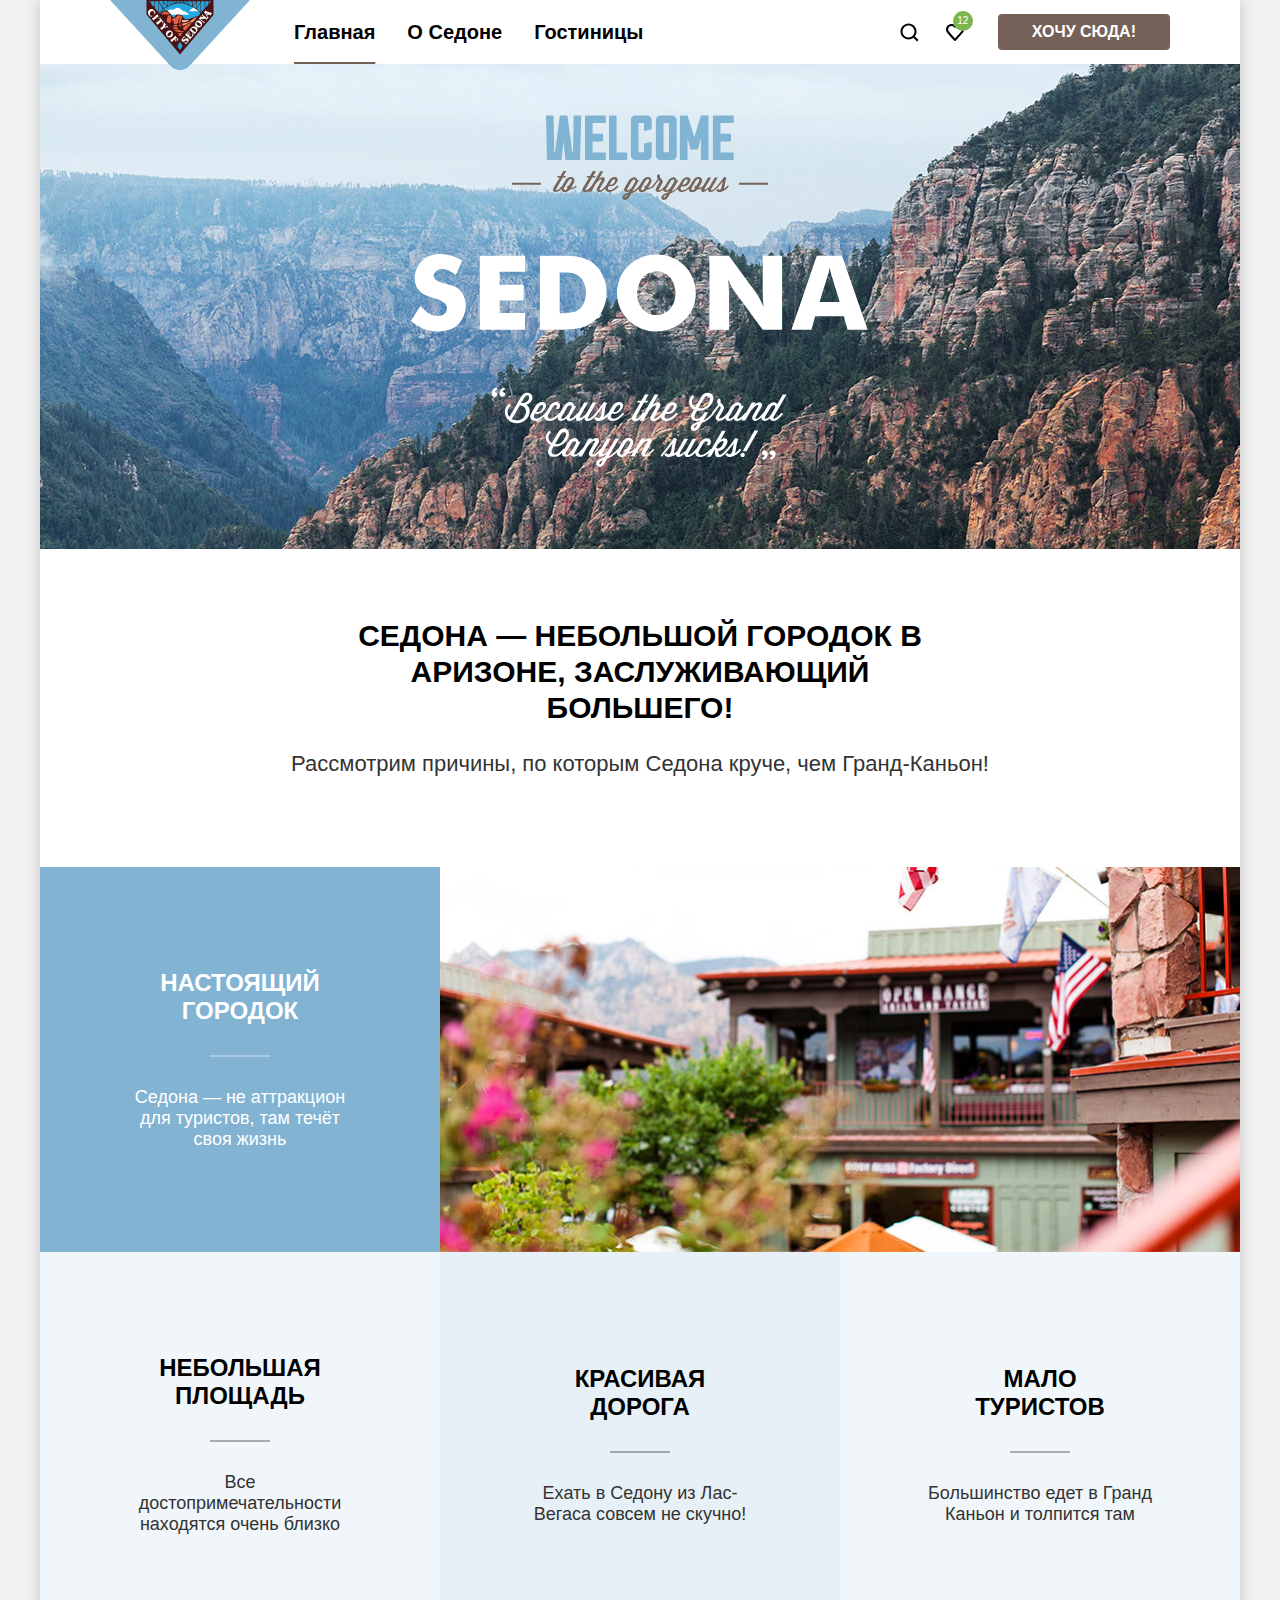
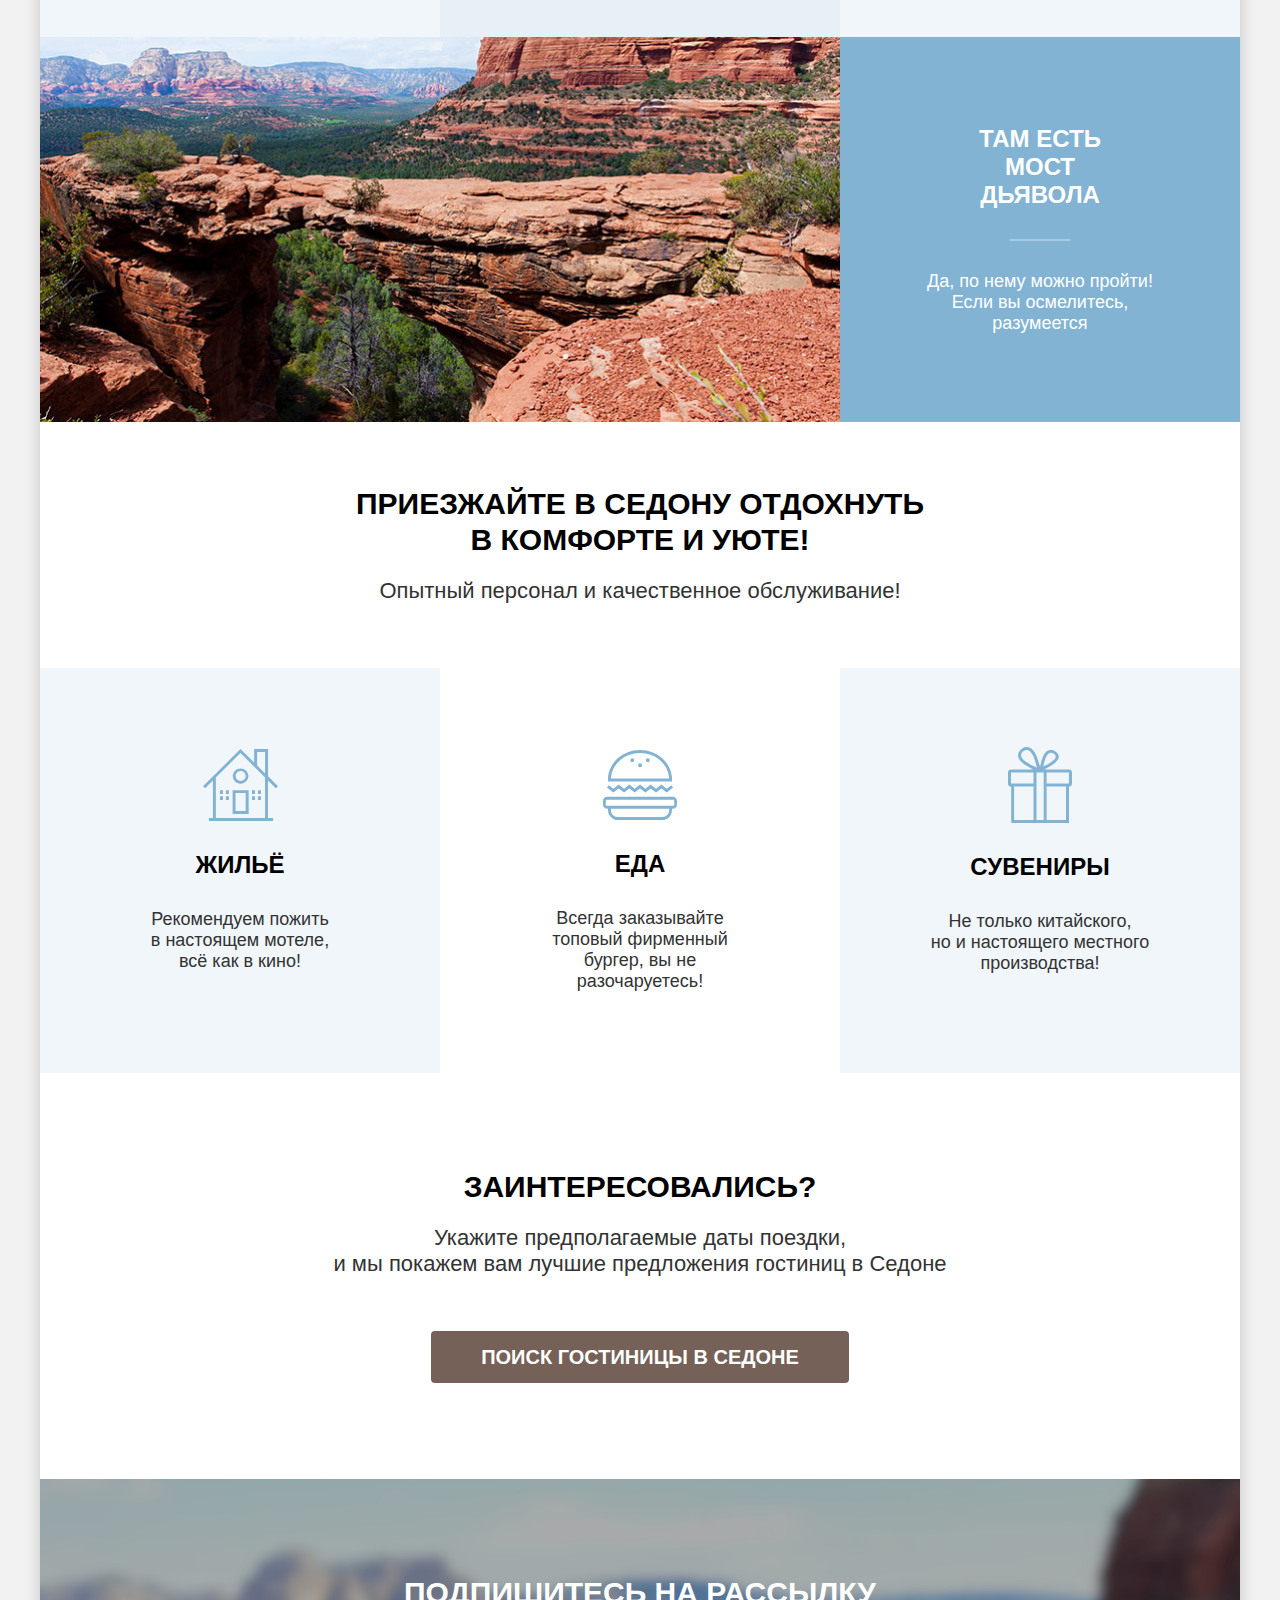
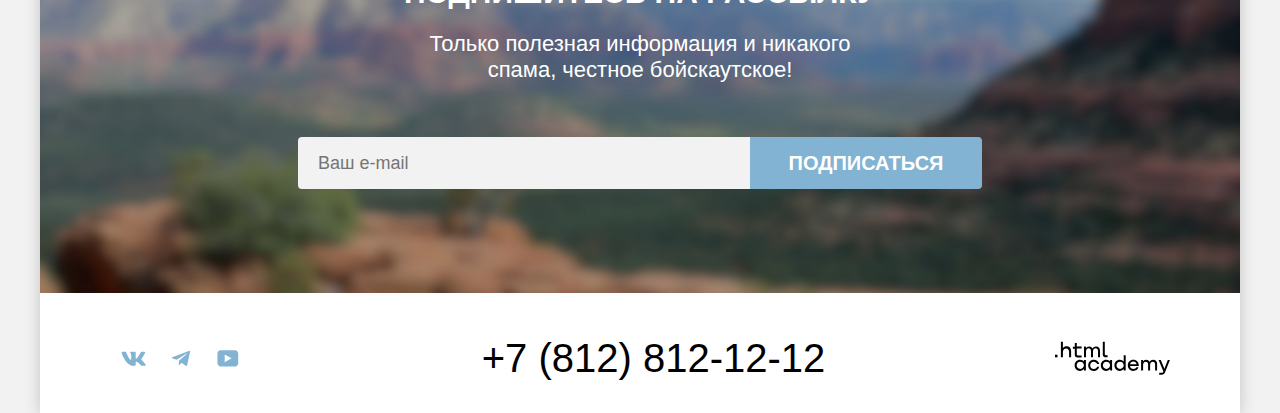
==== commit 59089443: "Исправления по замечаниям на защите" ====
--- a/index.html
+++ b/index.html
@@ -5,14 +5,32 @@
     <meta charset="utf-8">
     <title>HTML Academy: Седона</title>
     <link href="css/style.css" rel="stylesheet">
-    <link rel="icon" href="favicon.ico"><!-- 32×32 -->
+    <link rel="icon" href="favicon.ico">
+    <link rel="icon" type="image/png" href="img/favicon-32x32.png">
   </head>
 
   <body>
     <div class="container">
       <header class="main-header" data-test="header">
+        <a class="logo" href="index.html"><svg width="140" height="70" viewBox="0 0 140 70" fill="none" xmlns="http://www.w3.org/2000/svg">
+          <g clip-path="url(#clip0_112222_129)">
+          <path d="M140 0H0L60.3623 65.7C65.6377 71.5 74.3623 71.5 79.6377 65.7L140 0Z" fill="#81B3D3"/>
+          <path d="M37.2318 0.5L69.797 38.4L102.261 0.7L37.2318 0.5Z" fill="#23A9E1"/>
+          <path d="M61.9856 14.7H79.5363C78.2175 13.9 75.0725 10.1 73.4494 11.5C73.3479 11.6 68.4783 5.80001 65.3334 8.60001C62.5943 11.1 61.2754 8.30001 58.232 10.2C54.5798 12.6 60.2609 13.9 61.9856 14.7ZM89.0725 11.2L79.1305 11.3C83.087 6.80001 84.8117 7.30001 89.0725 11.2Z" fill="white"/>
+          <path d="M99.0145 3.6V1.2H101.145L99.0145 3.6ZM49.1014 13C49.2029 13.1 51.5362 10.6 55.2898 8.1C58.7391 5.8 64.0145 3.2 69.8985 3.2C75.7826 3.2 81.1594 5.9 84.6087 8.2C88.3623 10.6 90.6956 13 90.7971 13.1L88.2609 16.1C83.6956 16.7 80.4493 20 75.9855 19.3C73.7536 18.9 73.6522 17.7 73.0435 16.4C72.5362 15.4 71.7246 15.6 70.7101 15.2C69.7971 14.8 69.1884 14.1 67.2609 14.5C65.6377 14.9 65.4348 17.4 63.3043 17.3C62.1884 17.2 62.0869 15.7 60.4638 13.7C56.3043 8.8 52.5107 9.41045 49.873 13.9104L49.1014 13ZM40.5797 1.2V3.1L38.9565 1.2H40.5797ZM95.2609 1.2H98.5072V4.2L95.2609 8V1.2ZM91.1014 12.6V1.2H94.6522V8.6L91.1014 12.6ZM90.5942 2.2V12.1C89.4783 11 88.2609 10 86.942 9.1L90.5942 2.2ZM86.4348 1.9V8.7C85.9275 8.4 85.5217 8 84.913 7.7C84.2029 7.3 83.4927 6.8 82.6812 6.4L86.4348 1.9ZM81.971 1.7V6C80.9565 5.5 79.8406 5 78.8261 4.5L81.971 1.7ZM82.5797 1.2H86.3333L82.5797 5.8V1.2ZM86.942 1.2H90.5942L86.942 8.3V1.2ZM78.0145 1.2H81.971L78.4203 4.3C78.3188 4.3 78.2174 4.2 78.1159 4.2L78.0145 1.2ZM77.5072 1.6V4C76.4927 3.6 75.4783 3.3 74.3623 3.1L77.5072 1.6ZM73.2464 1.6V2.9C72.5362 2.8 71.8261 2.7 71.0145 2.6L73.2464 1.6ZM66.3478 1.6L68.5797 2.6C67.7681 2.6 67.058 2.7 66.3478 2.9V1.6ZM62.1884 1.6L65.3333 3.1C64.2174 3.3 63.2029 3.6 62.1884 4V1.6ZM65.8406 2.8L62.4927 1.2H65.8406V2.8ZM69.3913 2.4L66.5507 1.1H69.3913V2.4ZM70.1014 1.2H73.0435L70.1014 2.5V1.2ZM73.8551 1.2H77.1014L73.8551 2.8V1.2ZM61.2754 4.3L57.7246 1.2H61.6812V4.2L61.2754 4.3ZM57.6232 1.7L60.7681 4.4C59.6522 4.8 58.6377 5.3 57.6232 5.9V1.7ZM53.2609 1.9L56.913 6.4C55.5942 7.1 54.3768 7.9 53.2609 8.8V1.9ZM49 2.2L52.6522 9.2C51.3333 10.2 50.1159 11.2 49 12.4V2.2ZM52.7536 8.2L49.1014 1.1H52.7536V8.2ZM57.1159 5.7L53.3623 1.1H57.1159V5.7ZM44.3333 7.5L41.0869 3.7V1.2H44.3333V7.5ZM44.942 1.2H48.4927V12.4L44.942 8.2V1.2ZM36.5217 0V14.6L70 54.5L103.478 15V0H36.5217Z" fill="#491213"/>
+          <path d="M67.3623 46L70 41.8L72.6376 46L70 50.2L67.3623 46Z" fill="#23A9E1"/>
+          <path d="M75.2753 30.6C71.826 28.6 72.6376 27.1 75.4782 25.7C76.9999 25 80.3478 22.3 81.6666 23.2L75.2753 30.6ZM72.942 33.1C70.913 33 68.5796 32.7 66.5507 33.2C67.768 33.5 70.8115 34.4 67.9709 35.1C68.9854 36.5 70.6086 36.4 71.6231 35.2C71.2173 35 70.913 34.7 70.6086 34.5C71.7246 34.2 72.7391 33.6 72.942 33.1ZM74.1593 31.5C73.2463 30.7 72.2318 30.7 71.4202 31.5C70.2028 29.4 65.942 30.1 63.913 29.8C65.0289 32.4 73.6521 32.9 74.1593 31.5ZM67.2608 29.3C65.6376 28.8 60.3622 28.9 63.8115 27.5C64.9275 27.1 70.6086 27.6 67.2608 29.3ZM69.2898 26.3C68.7825 25.2 69.6956 23.9 71.0144 24.9C72.2318 25.7 70.4057 26.9 69.2898 26.3ZM66.3478 26.4C64.0144 27.1 60.9709 25.6 64.7246 24.9C67.0579 24.4 69.4927 25.4 66.3478 26.4C66.4492 26.4 66.2463 26.4 66.3478 26.4ZM63.7101 20.2C63.2028 21.8 62.1883 22.1 62.2898 20.2C62.3912 17.9 63.913 18.5 65.5362 17.6C66.855 16.9 67.5651 14.2 69.8985 15.8C70.913 16.5 72.1304 15.9 72.4347 17C72.4347 16.9 69.4927 23.7 71.1159 23.7C67.8695 23.7 69.2898 19.9 70.5072 17.3C69.2898 17.9 67.3622 21.6 68.9854 22.3C68.1738 23.4 65.5362 24.9 64.2173 23.8C63.1014 22.8 63.7101 21.5 63.7101 20.2ZM59.6521 23C53.9709 23 57.826 14.4 59.7536 14.9C61.9854 15.6 61.6811 23.1 59.6521 23ZM53.3622 14.8C50.7246 14.7 51.8405 12.2 53.6666 11.7C55.3912 11.2 58.942 12.8 60.1593 13.9C58.3333 14.5 55.9999 14.4 53.9709 14.5C53.768 12.5 53.2608 13.2 53.3622 14.8Z" fill="#DC6243"/>
+          <path d="M72.8406 25.8C69.8986 22.8 77.203 23.1 78.4203 22C79.2319 22.3 85.5218 16.6 87.0435 17C85.9276 18.3 83.5943 22.3 81.9711 22.3C80.6522 22.3 79.3334 22.1 78.3189 23C76.7971 24.4 74.3624 25.1 72.8406 25.8Z" fill="#F49774"/>
+          <path d="M73.7537 22.2C72.1305 23.1 70.6088 19.7 73.4494 20C75.2754 20.2 77.203 19.8 78.9276 20.1C77.6088 21.6 75.7827 22.4 73.7537 22.2Z" fill="#F4B1A4"/>
+          <path d="M51.8406 20.9C52.145 21.3 52.4493 21.7 52.3479 22.3C52.3479 22.7 51.7392 23.3 52.145 23.5L53.6667 21.7C53.2609 21.6 50.116 17.9 50.116 17.5L47.9856 18.6C48.087 19 48.7971 18.6 49.2029 18.6C49.7102 18.6 50.116 19 50.5218 19.3C49.4058 20.2 46.6667 22.6 46.3624 22.6C46.2609 22.6 45.6522 22.2 45.6522 22.6C45.6522 22.8 46.2609 23.3 46.3624 23.4L47.7827 25.1C48.1885 24.9 47.6812 24.6 47.8841 24.3C47.9856 24.1 51.1305 21.6 51.8406 20.9ZM48.3914 16.4C48.6957 16.3 48.7971 16.7 49 16.4L47.3769 14.5C47.174 14.2 46.8696 13.9 46.8696 14.5C46.9711 14.9 42.8116 18.2 42.6087 18.3C42.3044 18.4 42.1015 18 41.8986 18.4C42.4058 19 42.8116 19.5 43.3189 20.1C43.5218 20.3 43.6232 20.5 43.8261 20.7C44.029 20.9 43.9276 20.3 43.9276 20.3C43.8261 20 44.2319 19.7 44.5363 19.5C45.5508 18.5 48.087 16.4 48.3914 16.4ZM42.6087 15.8C41.4928 16.1 40.174 15.7 39.8696 14.5C39.4638 13.3 40.2754 12.1 41.1884 11.4C42.1015 10.7 43.5218 10.8 44.029 11.9C44.2319 12.4 44.1305 13 43.9276 13.5C43.8261 13.8 43.5218 14.1 43.9276 14.3C44.5363 13.6 45.0435 12.9 45.6522 12.2C44.9421 11.8 44.6377 11.1 44.1305 10.5C43.5218 9.79999 42.8116 9.09999 41.7971 8.99999C39.8696 8.69999 38.145 10.7 37.9421 12.4C37.8406 13.3 38.145 14.2 38.7537 15C39.2609 15.6 39.9711 16.1 40.3769 16.8C40.5798 16.9 42.2029 16.1 42.5073 16C42.7102 16 42.6087 15.9 42.6087 15.8C42.6087 15.8 42.1015 16 42.6087 15.8ZM68.4783 39.4C67.7682 38.9 65.8406 36.4 65.4348 35.9L65.2319 35.6L65.029 35.7C64.9276 35.8 65.1305 36.1 65.029 36.3C64.5218 37.1 61.2754 39.5 61.0725 39.7C60.6667 39.9 60.2609 39.6 60.058 39.9C60.5653 40.5 61.8841 42.2 62.087 42.2C62.3913 42.2 62.1884 41.7 62.1884 41.6C62.2899 41.4 63.9131 40 64.5218 39.5C64.7247 39.3 64.9276 39.8 65.1305 40C65.3334 40.3 65.4348 40.7 65.3334 41C65.2319 41.2 64.8261 41.6 65.1305 41.8C65.5363 41.3 66.6522 40 66.8551 39.8C67.058 39.6 66.4493 39.8 66.5508 39.7C66.3479 39.8 66.0435 39.9 65.8406 39.7C65.7392 39.7 65.1305 39 65.2319 38.9C65.5363 38.7 65.8406 38.3 66.2464 38.2C66.8551 38.1 67.2609 39.2 67.3624 39.6C67.4638 40 67.4638 40.4 67.2609 40.7C67.1595 41 66.9566 41.2 67.2609 41.3L68.6812 39.4C68.6812 39.5 68.5798 39.5 68.4783 39.4C68.5798 39.5 68.3769 39.4 68.4783 39.4ZM59.145 30.5C58.4348 30.5 57.7247 30.8 57.116 31.3C55.6957 32.5 55.4928 34.6 56.6087 36.1C57.9276 37.8 60.058 38 61.7827 36.8C63.2029 35.6 63.4058 33.5 62.2899 32C61.4783 31 60.2609 30.5 59.145 30.5ZM60.3624 31.9C61.2754 31.8 61.8841 32.7 61.4783 33.7C61.0725 34.7 60.058 35.7 59.0435 36.1C57.8261 36.6 57.0145 35.6 57.5218 34.4C57.9276 33.4 58.9421 32.4 59.9566 32C60.058 32 60.1595 31.9 60.3624 31.9ZM57.5218 27.3C57.8261 27.3 58.1305 27.7 58.3334 27.3L56.9131 25.6C56.5073 25.8 56.9131 26 56.8116 26.2C56.6087 26.5 55.087 26.7 54.6812 26.8C54.7827 26.4 55.2899 25.1 55.4928 25C55.8986 24.7 56.1015 25.3 56.3044 24.9L54.4783 22.8C54.2754 22.6 54.0725 22.1 53.8696 22.4C53.8696 22.4 53.8696 23.4 53.7682 23.5C53.6667 23.7 53.1595 25.9 52.5508 26.4C52.2464 26.7 51.029 27.7 50.7247 27.8C50.4203 27.9 50.2174 27.4 49.9131 27.8L51.5363 29.7C51.6377 29.8 51.9421 30.3 52.0435 30.3C52.3479 30.4 52.0435 29.7 52.145 29.6C52.2464 29.3 53.7682 27.8 54.4783 27.7C55.3913 27.5 56.5073 27.2 57.5218 27.3C57.7247 27.3 57.3189 27.3 57.5218 27.3ZM82.0725 34C82.174 34.4 82.2754 34.9 82.174 35.3C82.0725 35.9 81.5653 37.2 80.7537 36.8C79.9421 36.4 79.3334 35.7 78.6232 35.1C79.1305 34.5 79.6377 34 80.5508 34.3C80.7537 34.4 80.9566 34.3 80.7537 34.1C80.4493 33.9 78.7247 32.8 78.6232 32.9C78.4203 33.1 78.9276 33.5 78.7247 33.9C78.6232 34.2 78.3189 34.4 78.116 34.7C77.6087 34.3 76.8986 33.9 77.4058 33.2C77.8116 32.8 78.2174 32.4 78.8261 32.3C79.2319 32.2 80.0435 32.6 80.145 32.2C79.4348 31.9 78.7247 31.5 78.0145 31.2C78.116 31.7 75.7827 34.1 75.2754 34.7C75.174 34.8 74.8696 35.1 74.8696 35.2C74.8696 35.5 75.2754 35.3 75.2754 35.3C75.5798 35.2 79.7392 38.6 79.8406 38.9C79.9421 39.1 79.7392 39.3 79.8406 39.4C79.8406 39.4 79.9421 39.5 80.0435 39.5C80.3479 39.2 82.9856 35.6 83.5942 35.5C83.087 34.7 82.5798 33.9 82.0725 33.1C81.6667 33.3 81.9711 33.8 82.0725 34ZM78.0145 38.4C76.6957 37.5 74.3624 39.2 73.9566 39.4C73.2464 39.7 72.7392 39 73.145 38.4C73.4493 37.9 74.058 37.6 74.6667 37.6C74.8696 37.6 75.5798 37.7 75.5798 37.6C75.6812 37.5 75.6812 37.5 75.5798 37.4C74.9711 37 74.4638 36.6 73.8551 36.3C73.7537 37 72.9421 37.4 72.5363 37.9C72.029 38.5 71.5218 39.2 71.5218 39.9C71.5218 40.6 71.9276 41.3 72.6377 41.6C73.3479 42 74.1595 41.7 74.8696 41.3C75.2754 41 75.6812 40.7 76.087 40.5C76.6957 40.2 77.6087 40.5 77.4058 41.3C77.2029 42 76.4928 42.6 75.7827 42.8C75.3769 42.9 74.9711 42.9 74.5653 42.7C74.2609 42.6 73.9566 42.2 73.7537 42.6L76.087 44.2C76.1885 43.7 76.3913 43.5 76.7971 43.2C77.3044 42.8 77.7102 42.3 78.116 41.8C78.9276 40.9 79.2319 39.3 78.0145 38.4ZM95.8696 10.3C95.8696 10.4 95.8696 10.4 95.8696 10.3L94.9566 11.3L94.145 12.3C93.9421 12.5 93.8406 12.6 94.145 12.8C94.6522 12.5 97.6957 17.6 97.4928 18.3C96.9856 18.5 92.9276 15 92.8261 14.8C92.8261 14.7 93.029 14.1 92.7247 14.2C92.6232 14.2 92.2174 14.8 92.116 14.9L91.5073 15.6C91.7102 15.9 91.8116 15.6 92.116 15.6C92.3189 15.7 93.3334 16.5 93.6377 16.7C93.1305 16.7 91.9131 16.8 91.7102 16.8C91.1015 16.9 91.4058 16.4 91 16.2L89.4783 18L88.5653 19C88.5653 19 88.5653 19 88.5653 19.1C88.7682 19.3 88.6667 19.2 88.9711 19.1C89.2754 19 93.3334 22.3 93.4348 22.5C93.6377 22.8 93.3334 23.1 93.7392 23.3L94.9566 21.9C95.058 21.8 95.058 21.8 94.9566 21.8C94.6522 21.6 94.6522 21.9 94.2464 21.9C93.9421 21.8 91.3044 19.7 90.3913 18.9L95.7682 18.7C95.9711 18.7 96.4783 19.3 96.4783 19.5C96.3769 19.7 96.174 19.9 96.4783 20C96.7827 19.6 97.087 19.3 97.3913 18.9L97.4928 18.7C97.5942 18.7 97.5942 18.6 97.5942 18.5L97.6957 18.4C98 18.1 98.9131 17.1 98.8116 17C98.5073 16.7 98.4058 17.3 98 17C97.7971 16.8 97.1884 15.8 97.087 15.6C96.8841 15.3 97.4928 15 97.6957 14.9C98.2029 14.6 99.8261 14.1 100.029 15.1C100.029 15.3 99.8261 15.5 99.9276 15.6C99.9276 15.6 100.029 15.8 100.13 15.7L102.261 13.1C102.159 13 102.159 13 102.058 12.9C101.551 13.4 96.4783 11.4 96.174 11.1C96.0725 10.9 96.0725 10.3 95.8696 10.3ZM95.6667 12.9C96.4783 13.2 97.1884 13.5 98 13.9C97.7971 14 97.5942 14.1 97.3913 14.2C97.1885 14.3 96.9856 14.5 96.7827 14.7L95.6667 12.9ZM88.9711 20.6C87.8551 20.5 86.7392 21 85.9276 21.9C84.7102 23.4 84.8116 25.6 86.3334 26.8C87.8551 28 90.087 27.7 91.3044 26.3C92.5218 24.8 92.4203 22.6 90.8986 21.4C90.3913 21 89.6812 20.7 88.9711 20.6ZM87.5508 22.2C88.1595 22.2 88.8696 22.6 89.2754 22.9C90.087 23.4 91.5073 24.6 90.7971 25.6C90.7971 25.5 90.8986 25.5 90.6957 25.7C89.8841 26.5 88.4638 25.8 87.7537 25.2C87.0435 24.7 85.7247 23.5 86.5363 22.5C86.8406 22.3 87.145 22.2 87.5508 22.2ZM84.4058 26.5C83.1884 26.4 81.9711 27 81.058 28.1C80.4493 28.9 79.7392 29.6 79.1305 30.4C79.3334 30.7 79.6377 30.3 79.9421 30.5C80.2464 30.7 84.1015 33.8 84.1015 34C84.2029 34.3 83.8986 34.4 84.2029 34.6C84.3044 34.7 87.145 31.2 87.4493 30.6C87.8551 29.5 87.5508 28.2 86.6377 27.4C86.7392 27.5 86.8406 27.5 86.6377 27.4C85.8261 26.8 85.116 26.5 84.4058 26.5ZM83.2899 28.1C83.3913 28.1 83.4928 28.1 83.5942 28.1C85.0145 28.5 87.0435 30.2 85.7247 31.7C85.5218 31.9 85.7247 31.7 85.3189 32.1C85.116 32.3 81.058 29.1 81.2609 28.9C81.6667 28.4 82.5798 28 83.2899 28.1Z" fill="white"/>
+          </g>
+          <defs>
+          <clipPath id="clip0_112222_129">
+          <rect width="140" height="70" fill="white"/>
+          </clipPath>
+          </defs>
+          </svg></a>
         <nav class="main-nav">
-          <a class="logo" href="#"><img src="img/logo.png" alt="логотип" width="140" height="70"></a>
           <ul class="main-navigation-list">
             <li><a class="main-navigation-item active" href="index.html">Главная</a></li>
             <li><a class="main-navigation-item" href="#">О Седоне</a></li>
@@ -22,6 +40,7 @@
         <div class="user-panel">
           <a class="search-link"><span class="visually-hidden">Поиск</span></a>
           <button class="favorite-list" type="button">
+            <span class="visually-hidden">Отели в Избранном</span>
             <span class="notifications">12</span>
           </button>
           <a class="link-button" href="catalog.html">Хочу сюда!</a>
@@ -30,7 +49,11 @@
       <main data-test="main">
         <section class="hero hero-main" data-test="hero">
             <h1 class="visually-hidden">Welcome to the gorgeous Sedona</h1>
-            <img class="hero-img" src="img/welcome.png" width="458" height="352" alt="Вид Седоны с птичьего полета">
+            <svg width="458" height="352" viewBox="0 0 458 352" fill="none" xmlns="http://www.w3.org/2000/svg">
+              <path d="M152.3 56.1L149.5 61H146.8L145.9 62.4H148.7L142.6 72.8C141.3 75 142.2 77 144.7 77C146.5 77 148.4 75.7 150.3 73.9C150.3 77.7 155.6 78.4 158.9 74.4H159.6C161.4 74.4 164.2 73.3 165.8 71.5C165.6 71.1 165.1 70.6 164.7 70.5L164.5 70.7C163.1 72.2 161.5 72.9 159.9 72.9L162.7 68.1C164.5 65 162.8 62 160 62C157.7 62 155.9 62.9 154.1 65.9L152.6 68.5L151.4 70.6L151.2 70.8C149 73.3 146.9 75.3 145.6 75.3C144.9 75.3 144.6 74.8 145.3 73.7L151.8 62.5H154.3L155 61H152.5L155.3 56.1H152.3ZM159.8 63.9C160.8 64 161.2 65.2 160.2 66.9L158 70.6H157.9C156.9 70.6 156.1 71.4 156.1 72.4C156.1 72.8 156.2 73.1 156.4 73.4V73.5C155 75.9 151.5 75.5 153.3 72.4L155.6 68.5L157.1 66.1C158 64.5 159.1 63.9 159.8 63.9ZM181.8 56.1L179 61H176.3L175.4 62.4H178.2L172 72.8C170.7 75 171.6 77 174.1 77C175.3 77 176.6 76.4 178 75.4L177.2 76.7H180.2L184.8 68.8C189.4 63 191.5 63.8 190.2 66L186.3 72.7C185 74.9 185.9 76.9 188.4 76.9C190.2 76.9 192.2 75.5 194.1 73.7C194.2 75.6 195.8 76.9 198.2 76.9C201.6 76.9 205 74.3 207.5 71.4C207.3 71 206.8 70.5 206.4 70.4L206.2 70.6C204 73.1 201.2 75.1 199.1 75.1C197.2 75.1 196.1 74 197.5 71.5L197.8 71C199.7 71.8 203.4 71.4 205.7 67.6L206.1 66.9C207.7 64.1 206.2 62.1 203.7 62.1C201.3 62.1 199.3 63.4 198 65.5L195.1 70.5L194.9 70.7C192.7 73.2 190.6 75.2 189.3 75.2C188.6 75.2 188.3 74.7 188.9 73.6L193.3 66.1C194.6 63.8 193.4 62.2 191.7 62.2C190.4 62.2 189 62.9 187.5 64.5L192.3 56.2H189.3L180.9 70.6L180.7 70.8C178.5 73.3 176.4 75.3 175.1 75.3C174.4 75.3 174.1 74.8 174.8 73.7L181.3 62.5H183.8L184.7 61.1H182.2L185 56.2L181.8 56.1ZM203.1 64.3C204.1 64.2 204.6 65.2 203.6 66.9L203.2 67.6C201.8 70 199.8 70 198.7 69.6L200.6 66.2C201.3 65 202.3 64.4 203.1 64.3ZM247.4 58.9C245.7 60.4 245.5 62.1 246.6 63.5L246.9 63.8C245.6 65.7 243.8 68.2 241.8 70.5L241.6 70.7C240.2 72.2 238.6 72.9 237 72.9L239.8 68.1C241.6 65 239.9 62 237.1 62C234.8 62 233 62.9 231.2 65.9L229.7 68.5L228.5 70.6L228.3 70.8C225.8 73.6 223.7 75.5 221.3 76.5L228.1 65.1H226.3C226.3 63.9 225 62.2 223.1 62.2C221.5 62.2 219.2 63.5 217.9 65.6L213.7 72.8C212.4 75 213.3 77 215.8 77C216.6 77 217.7 76.6 218.7 76L217.9 77.4C213.8 78.6 211.3 80.3 211.3 82.5C211.3 85.4 215.7 86 217.9 82.3L220.2 78.4C222.6 77.7 225 76.3 227.4 73.9C227.4 77.7 232.7 78.5 236 74.4H236.7C238.5 74.4 241.3 73.3 242.9 71.5C244.3 69.8 245.5 68.3 247.9 65.1L248.3 65.6C248.7 66.1 248.8 66.7 248.5 67.3L245.3 72.8C244 75 244.9 77 247.4 77C248.9 77 250.6 76 252.2 74.6C252.1 76 253.1 77 254.8 77C255.6 77 256.7 76.6 257.7 76L256.9 77.4C252.8 78.6 250.3 80.3 250.3 82.5C250.3 85.4 254.7 86 256.9 82.3L259.2 78.4C261.7 77.6 264.1 76.2 266.6 73.8C266.7 75.7 268.3 77 270.7 77C273.2 77 275.6 75.6 277.7 73.8C277.6 77.7 283 78.5 286.3 74.4H287C287.9 74.4 289.2 74.1 290.4 73.5C289.6 75.6 290.3 77 292.1 77C293.8 77 295.6 75.5 297.1 74.1C296.8 75.7 297.8 77 299.7 77C302.2 77 305.1 74.4 307.6 71.5C309.3 69.5 310.8 67.5 311.9 66.1C310.7 69.2 311.3 74.8 308.5 74.8C307.5 74.8 307.1 73.7 307.1 73.7L305.2 74.7C305.2 74.7 305.8 77.1 308.5 77.1C308.8 77.1 309.1 77.1 309.3 77H309.4C312.5 76.6 315.5 74.2 317.8 71.6C317.6 71.1 317.1 70.7 316.7 70.6L316.5 70.8C315.4 72 314.2 73.1 312.9 74C313.9 71.2 313.7 66.8 315.5 63L313.2 61.8C312 63.5 309.2 67.4 306.5 70.5L306.3 70.7C304.1 73.2 302 75.2 300.7 75.2C300 75.2 299.7 74.7 300.4 73.6L306.8 62.4H303.8L298.4 71.7C296.1 73.8 294.3 74.9 293.8 74.7C293 74.4 293.8 73.3 294.2 72.6L300.1 62.4H297.1L292.4 70.5L292.2 70.7C290.8 72.2 289.2 72.9 287.6 72.9L290.4 68.1C292.2 65 290.5 62 287.7 62C285.4 62 283.6 62.9 281.8 65.9L280.3 68.5L279.1 70.6L278.9 70.8C276.7 73.3 273.9 75.3 271.8 75.3C269.9 75.3 268.8 74.2 270.2 71.7L270.5 71.2C272.4 72 276.1 71.6 278.4 67.8L278.8 67.1C280.4 64.3 278.9 62.3 276.4 62.3C274 62.3 272 63.6 270.7 65.7L267.8 70.7L267.6 70.9C265.1 73.7 263 75.6 260.6 76.6L267.4 65.2H265.6C265.6 64 264.3 62.3 262.4 62.3C260.8 62.3 258.5 63.6 257.2 65.7L254.3 70.6L254.1 70.8C251.9 73.3 249.8 75.3 248.5 75.3C247.8 75.3 247.5 74.8 248.2 73.7L251.2 68.5C252.2 66.7 251.8 65.6 250.8 64.5L249.1 62.5C248.7 62 248.7 61.4 249.3 60.8L247.4 58.9ZM237.1 63.9C238.1 64 238.6 65.2 237.5 66.9L235.3 70.6H235.2C234.2 70.6 233.4 71.4 233.4 72.4C233.4 72.8 233.5 73.1 233.7 73.4V73.5C232.3 75.9 228.8 75.5 230.6 72.4L232.9 68.5L234.4 66.1C235.3 64.5 236.3 63.9 237.1 63.9ZM287.3 63.9C288.3 64 288.8 65.2 287.7 66.9L285.5 70.6H285.4C284.4 70.6 283.6 71.4 283.6 72.4C283.6 72.8 283.7 73.1 283.9 73.4V73.5C282.5 75.9 279 75.5 280.8 72.4L283.1 68.5L284.6 66.1C285.4 64.5 286.5 63.9 287.3 63.9ZM275.6 64.3C276.6 64.2 277.1 65.2 276.1 66.9L275.7 67.6C274.2 70 272.3 70 271.2 69.6L273.1 66.2C273.8 65 274.8 64.4 275.6 64.3ZM223.2 64.5C224.2 64.5 224.9 65.4 224 66.9L221.7 70.9C219.9 73.8 218 75.2 216.8 75.2C216.1 75.2 215.8 74.7 216.5 73.6L220.7 66.3C221.4 65.1 222.4 64.5 223.2 64.5ZM262.1 64.5C263.1 64.5 263.8 65.4 262.9 66.9L260.6 70.9C258.8 73.8 256.9 75.2 255.7 75.2C255 75.2 254.7 74.7 255.4 73.6L259.6 66.3C260.3 65.1 261.3 64.5 262.1 64.5ZM216.8 79.4L215.4 81.8C214.8 82.9 213.7 82.7 213.7 81.9C213.7 81.2 214.5 80.3 216.8 79.4ZM255.7 79.4L254.3 81.8C253.7 82.9 252.6 82.7 252.6 81.9C252.7 81.2 253.4 80.3 255.7 79.4ZM101 67.8H129.9V69.7H101V67.8ZM328.1 67.8H357V69.7H328.1V67.8Z" fill="#766458"/>
+              <path d="M322.7 37.4V45.1H301.9V0.400002H322.7V8H309.5V18.8H320V26.5H309.5V37.4H322.7ZM289.9 0.400002H297.5V45.1H289.9V23.1L286.9 34.5H279.5L276.5 23.1V45.1H268.9V0.400002H276.5L283.3 22L289.9 0.400002ZM258 8H252.5V37.3H258V8ZM261 0.400002C263.5 0.400002 265.7 2.5 265.7 5.1V40.4C265.7 43 263.5 45.1 261 45.1H249.6C247 45.1 244.9 42.9 244.9 40.4V5.1C244.9 2.5 247 0.400002 249.6 0.400002H261ZM233 28.6L240.7 26.8V40.4C240.7 43 238.5 45.1 236 45.1H224.6C222 45.1 219.9 42.9 219.9 40.4V5.1C219.9 2.5 222 0.400002 224.6 0.400002H236C238.5 0.400002 240.7 2.5 240.7 5.1V14.2L233 16V8H227.5V37.3H233V28.6ZM216.2 37.4V45.1H198V0.400002H205.6V37.4H216.2ZM194.8 37.4V45.1H174V0.400002H194.8V8H181.6V18.8H192.1V26.5H181.6V37.4H194.8ZM162.6 0.400002H170.3L169 45.1H154.5L152.5 26.6L150.5 45.1H136L135 0.400002H142.6L143.2 37.4H144L148.8 0.400002H156.4L161.3 37.4H162.1L162.6 0.400002Z" fill="#81B3D3"/>
+              <path d="M380.4 214.7L405.8 140.7H431L456.7 214.7H436.5L432.8 201.3H404.2L400.4 214.7H380.4ZM416.1 162.6L408.6 187.1H428.7L421.2 162.6C420.8 161.4 420.4 160.2 420 159C419.7 157.7 419.4 156.5 419.2 155.2C419 154.7 418.9 154.3 418.9 153.9C418.8 153.4 418.7 153 418.7 152.6C418.6 153 418.5 153.4 418.4 153.9C418.3 154.3 418.2 154.7 418.2 155.2C418.1 155.4 418.1 155.5 418.1 155.7C418.1 155.8 418.1 155.9 418 156C417.8 157.1 417.5 158.3 417.2 159.4C416.7 160.4 416.4 161.5 416.1 162.6ZM298.4 214.7V140.7H317.9L345.8 178.7C346.5 179.8 347.2 181 347.8 182.2C348.5 183.4 349.2 184.6 349.8 185.8L351.2 188.8C351.7 189.8 352.1 190.8 352.6 191.7C352.5 190.9 352.4 190.1 352.3 189.3C352.2 188.5 352.1 187.7 352.1 186.9C351.9 185.3 351.8 183.7 351.8 182.1C351.7 180.4 351.7 178.8 351.7 177.1V140.8H371.1V214.8H351.7L323.6 176.6C322.8 175.7 322.1 174.6 321.4 173.3C320.7 172 320 170.6 319.4 169.2C319 168.2 318.5 167.3 318 166.3C317.6 165.4 317.3 164.4 316.8 163.5C317.2 165.9 317.5 168.3 317.7 170.8C317.9 173.3 318 175.8 318 178.2V214.7H298.4ZM210.4 159.8C214 153.2 218.9 148.2 225.3 144.7C231.7 141.2 238.3 139.5 245.2 139.5C246.1 139.5 247.1 139.5 248 139.6C249 139.7 250 139.8 250.9 139.8C253.8 140.2 256.6 140.9 259.4 141.9C262.3 142.9 265 144.2 267.5 145.8C273 149.4 277.3 154.1 280.3 160.1C283.3 166 284.8 172.1 284.8 178.6C284.8 179.4 284.8 180.2 284.7 181C284.7 181.8 284.6 182.5 284.5 183.3C284.3 185 284 186.6 283.6 188.2C283.2 189.8 282.7 191.3 282.1 192.8C278.8 200.3 273.8 206.2 266.9 210.3C260 214.4 252.8 216.5 245.2 216.5C244.7 216.5 244.1 216.5 243.6 216.4H242.1C239.4 216.2 236.8 215.7 234.2 215C231.6 214.3 229.1 213.3 226.8 212.1C220.3 208.7 215.2 203.9 211.5 197.6C207.8 191.3 205.9 184.7 205.9 177.9C205.9 176.9 205.9 175.9 206 174.9C206.1 173.9 206.2 172.8 206.5 171.8C206.9 169.8 207.4 167.7 208.1 165.8C208.5 163.6 209.4 161.7 210.4 159.8ZM263.2 186.4C263.4 185.6 263.6 184.8 263.8 184C264 183.1 264.2 182.3 264.3 181.4C264.4 180.9 264.4 180.3 264.4 179.8C264.5 179.3 264.5 178.8 264.5 178.3C264.5 177.8 264.5 177.4 264.4 176.9V175.5C264 172.2 263 169 261.4 165.9C259.8 162.8 257.5 160.4 254.7 158.7C253.9 158.3 253.2 158 252.4 157.7C251.6 157.4 250.9 157.1 250.1 156.9C249.3 156.7 248.6 156.6 247.8 156.6C247 156.4 246.3 156.4 245.5 156.4C241.6 156.4 237.9 157.6 234.6 160.1C231.3 162.6 228.9 165.9 227.6 170L227.4 170.5V171C227.2 171.7 227 172.5 226.8 173.2C226.6 173.9 226.5 174.6 226.3 175.4L226.1 177V179.4C226.1 179.6 226.1 179.9 226.2 180.2C226.4 184.3 227.7 188.2 229.9 191.9C232.2 195.5 235.4 197.9 239.4 199.1L240.8 199.6C241.3 199.7 241.8 199.8 242.3 199.8L243.7 200H245.1C249.2 200 252.9 198.8 256.1 196.4C259.4 193.8 261.8 190.5 263.2 186.4ZM181.1 207.8C177.5 210.3 173.5 212 169.3 212.9C165.1 213.8 160.7 214.4 156.4 214.6C155.2 214.7 153.9 214.7 152.7 214.7H128.9V140.7H154C155.2 140.7 156.4 140.7 157.6 140.8C161.8 141 165.9 141.6 169.9 142.5C174 143.4 177.8 145.2 181.2 147.6C185.5 150.6 188.9 154.6 191.3 159.6C193.7 164.6 195.1 169.7 195.4 174.9C195.5 175.4 195.5 175.8 195.5 176.3V179.2C195.3 184.7 194 190 191.6 195.1C189.2 200.2 185.6 204.5 181.1 207.8ZM148.7 198.1C148.9 198.1 149.2 198.1 149.4 198.2H150.2C150.5 198.2 150.8 198.2 151 198.3H154.1C155 198.2 155.8 198.1 156.5 198.1C158.5 197.9 160.5 197.6 162.4 197.1C164.3 196.6 166.1 195.7 167.6 194.7C170.1 192.9 171.9 190.5 173.1 187.5C174.3 184.4 175 181.2 175 177.9V177C175 176.7 175 176.4 174.9 176.1C174.7 173.2 174 170.3 172.8 167.6C171.6 164.8 169.9 162.6 167.7 161C166.1 159.7 164.2 158.8 162.2 158.3C160.2 157.8 158.2 157.6 156.2 157.5H148.7V198.1ZM68.8 214.7V140.7H114.2V156.8H88.6V169.8H112.6V185.6H88.6V198.1H114.1V214.7H68.8ZM9.4 190.9C9.5 191 9.5 191.1 9.5 191.1C9.6 191.1 9.7 191.1 9.7 191.2C11.8 193.5 14.2 195.7 16.8 197.7C19.4 199.6 22.5 200.7 25.9 200.8C26 200.8 26.1 200.8 26.1 200.9H26.4C26.5 200.9 26.6 200.9 26.6 201H27.9C28.3 200.9 28.6 200.8 28.9 200.8C30.1 200.6 31.3 200.1 32.4 199.4C33.6 198.7 34.5 197.9 35.1 196.8L35.3 196.3L35.5 195.8C35.7 195.3 35.8 194.8 35.8 194.3C35.9 193.8 35.9 193.4 35.9 193C35.9 190.9 35 189.2 33.1 187.8C31.4 186.4 29.4 185.2 27.3 184.4C26.5 184.1 25.7 183.9 24.9 183.7C24.2 183.5 23.4 183.3 22.7 183.1H22.5C22.4 183 22.3 183 22.3 183C18.5 182.1 14.9 180.6 11.6 178.6C8.3 176.5 6 173.5 4.7 169.7C4.5 168.9 4.2 168.1 4 167.3C3.8 166.4 3.7 165.5 3.7 164.6C3.7 164.5 3.7 164.2 3.7 164V161.2C3.8 160.6 3.9 160 4 159.3C4.2 157.7 4.6 156.2 5.2 154.7C5.7 153.2 6.4 151.8 7.3 150.5C9.8 146.4 13 143.5 16.8 141.7C20.7 139.9 24.9 139 29.1 139C30.1 139 31.1 139.1 32.1 139.2C33.2 139.3 34.3 139.4 35.4 139.5C38.2 140 41 140.8 43.6 141.8C46.4 142.9 48.9 144.2 51.3 145.6L44.9 159.9C42.8 158.4 40.6 157 38.3 155.8C36 154.6 33.5 154.1 30.8 154.1H29.9C28.1 154.3 26.5 155.1 24.9 156.5C23.4 157.8 22.6 159.2 22.6 160.8V161.5C22.7 161.7 22.8 162 22.9 162.2C23.1 162.7 23.3 163.2 23.7 163.7C24.1 164.2 24.5 164.6 25 165C25.9 165.7 27.1 166.4 28.7 167C30.3 167.5 32 168.1 33.8 168.6C35.3 169 36.7 169.4 38.1 169.8C39.5 170.1 40.7 170.4 41.6 170.7C45.9 172.2 49.2 174.8 51.4 178.5C53.6 182.1 54.7 185.9 54.8 189.9V190.5C54.8 191 54.8 191.4 54.7 191.9V193.2C54.2 197.2 52.9 201.1 50.8 204.7C48.7 208.3 45.9 211.1 42.3 213.1C41 213.7 39.6 214.3 38.2 214.7C36.8 215.1 35.4 215.4 34 215.7C32.9 215.9 31.7 216.1 30.5 216.2C29.4 216.4 28.3 216.4 27.1 216.4H25.7C21.1 216.2 16.5 215.2 12 213.4C7.5 211.5 3.5 208.9 0 205.7L9.4 190.9ZM351 338C351 337.7 351.1 337.4 351.2 337.1C351.3 336.8 351.5 336.5 351.7 336.3C351.9 336.1 352.2 335.9 352.5 335.7C352.8 335.6 353.2 335.5 353.6 335.5C354.1 335.5 354.5 335.6 354.9 335.8C355.3 336 355.7 336.2 356 336.5C356.2 336.8 356.4 337.1 356.6 337.5C356.7 337.9 356.8 338.3 356.8 338.8C356.8 339.7 356.6 340.4 356.3 341.2C356 341.9 355.6 342.6 355 343.1C354.7 343.4 354.5 343.6 354.2 343.8C353.9 344 353.6 344.2 353.3 344.3C353 344.4 352.8 344.6 352.6 344.7C352.5 344.8 352.4 344.8 352.2 344.9L350.8 342.9C351 342.8 351.3 342.7 351.6 342.5C351.9 342.4 352.2 342.2 352.5 342C352.8 341.8 353 341.5 353.2 341.2C353.4 340.9 353.5 340.6 353.5 340.2C352.9 340.2 352.3 340 351.8 339.6C351.2 339.3 351 338.8 351 338ZM358.8 338C358.8 337.7 358.9 337.4 359 337.1C359.1 336.8 359.3 336.5 359.5 336.3C359.7 336.1 360 335.9 360.3 335.7C360.6 335.6 361 335.5 361.4 335.5C361.9 335.5 362.3 335.6 362.7 335.8C363.1 336 363.5 336.2 363.8 336.5C364 336.8 364.2 337.1 364.4 337.5C364.5 337.9 364.6 338.3 364.6 338.8C364.6 339.6 364.5 340.4 364.1 341.2C363.8 341.9 363.4 342.6 362.8 343.1C362.5 343.4 362.3 343.6 362 343.8C361.7 344 361.4 344.2 361.1 344.3C360.8 344.4 360.6 344.6 360.4 344.7C360.3 344.8 360.2 344.8 360 344.9L358.7 342.9C358.9 342.8 359.2 342.7 359.5 342.5C359.8 342.4 360.1 342.2 360.4 342C360.7 341.8 360.9 341.5 361.1 341.2C361.3 340.9 361.4 340.6 361.4 340.2C360.8 340.2 360.2 340 359.7 339.6C359 339.3 358.8 338.8 358.8 338ZM94.2 279.3C94.2 279.6 94.1 279.9 94 280.2C93.9 280.5 93.7 280.8 93.5 281C93 281.5 92.3 281.8 91.6 281.8C91.2 281.8 90.7 281.7 90.3 281.5C89.9 281.3 89.5 281.1 89.2 280.8C88.9 280.5 88.7 280.1 88.6 279.8C88.5 279.4 88.4 279 88.4 278.5C88.4 277.6 88.6 276.9 88.9 276.1C89.2 275.4 89.6 274.7 90.2 274.2C90.5 273.9 90.7 273.7 91 273.5C91.3 273.3 91.6 273.1 91.9 273C92.2 272.9 92.4 272.7 92.6 272.6C92.8 272.5 92.9 272.5 93 272.4L94.3 274.4C94 274.5 93.7 274.6 93.5 274.8C93.2 274.9 92.9 275.1 92.6 275.3C92.3 275.5 92.1 275.8 91.9 276.1C91.7 276.4 91.6 276.7 91.6 277.1C92.3 277.1 92.8 277.3 93.3 277.7C94 278.1 94.2 278.6 94.2 279.3ZM86.4 279.3C86.4 279.9 86.2 280.5 85.7 281C85.5 281.2 85.2 281.4 84.9 281.6C84.6 281.7 84.2 281.8 83.8 281.8C83.4 281.8 82.9 281.7 82.5 281.5C82.1 281.3 81.7 281.1 81.4 280.8C81.1 280.5 80.9 280.1 80.8 279.8C80.7 279.4 80.6 279 80.6 278.5C80.6 277.6 80.8 276.9 81.1 276.1C81.4 275.4 81.8 274.7 82.4 274.2C82.6 274 82.9 273.7 83.2 273.5C83.5 273.3 83.8 273.1 84.1 273C84.4 272.9 84.6 272.7 84.8 272.6C85 272.5 85.1 272.5 85.2 272.4L86.5 274.4C86.3 274.5 86 274.6 85.7 274.8C85.4 274.9 85.1 275.1 84.8 275.3C84.5 275.5 84.3 275.8 84.1 276.1C83.9 276.4 83.8 276.7 83.8 277.1C84.5 277.1 85 277.3 85.5 277.7C86.1 278.1 86.4 278.6 86.4 279.3ZM331.7 336.2H335.5L347.3 315.6H343.5L331.7 336.2ZM331.6 337.7C330.4 337.7 329.4 338.7 329.4 339.9C329.4 341.1 330.3 342.1 331.6 342.1C332.8 342.1 333.8 341.2 333.8 339.9C333.8 338.6 332.8 337.7 331.6 337.7ZM305.2 332.2L306.3 330.3C310.7 324.2 313.6 325.9 312.3 328.2L310.5 331.3C309.4 333.2 306 334.6 305.2 332.2ZM330.3 335.1C330.1 334.5 329.4 333.9 328.9 333.8L328.6 334.1C327.3 335.7 325.7 337 324.1 338.2C325.3 334.6 325 329.1 327.4 324.2L324.6 322.7C323 324.8 319.6 329.8 316.2 333.8L315.9 334.1C313.2 337.3 310.5 339.8 308.9 339.8C308.1 339.8 307.3 339 307.3 337.3V335.7C310 336 312.8 334.3 314.5 331.2L315.5 329.5C319 323.5 313.3 321.5 309.4 325L314.8 315.7H311L300.2 334.4C300 334.2 299.8 334.1 299.5 333.9L299.2 334.2C296.5 337.4 293 339.9 290.3 339.9C288 339.9 286.6 338.4 288.3 335.4L292.2 328.6C294.4 324.9 298.2 325.5 296 329.4L295.5 330.3H298.6L299.1 329.4C301.1 325.9 299.2 323.3 296.1 323.3C293 323.3 290.6 324.9 289 327.7L285.3 334.1C285.2 334.1 285.1 334 285.1 334L284.8 334.3C282.1 337.5 279.4 340 277.8 340C277 340 276.5 339.4 277.4 337.9L285.5 323.8H281.7L275 335.5C272.1 338.1 269.9 339.6 269.2 339.2C268.3 338.8 269.2 337.4 269.7 336.6L277.1 323.7H273.3L266 336.4C265.2 337.1 263.6 337.8 262.8 338.3C264 334.7 263.7 329.2 266.1 324.3L263.3 322.8C261.7 324.9 253 336.5 249.6 340.5C249.9 341 250.5 341.4 251 341.8C253.1 339.3 260.3 330.1 261.7 328.3C260.2 332.2 261 339.3 257.4 339.3C256.1 339.3 255.6 337.9 255.6 337.9L253.2 339.1C253.2 339.1 253.9 342.1 257.3 342.1C257.7 342.1 258 342.1 258.4 342H258.5C260.4 341.7 263.1 340.9 264.9 339.6C264.9 341.1 265.8 342.1 267.4 342.1C269.5 342.1 271.8 340.2 273.6 338.5C273.2 340.5 274.4 342.1 276.8 342.1C279.1 342.1 281.8 340.2 284.2 337.7C284.2 340.2 286.2 342.1 289.3 342.1C292.4 342.1 295.4 340.4 298 338.1L295.9 341.8H299.7L304 334.3V337.3C304 340.5 304.6 342.2 307.7 342.2C310.8 342.2 314.4 338.9 317.5 335.2C319.6 332.7 321.5 330.1 322.9 328.3C321.4 332.2 322.2 339.3 318.6 339.3C317.3 339.3 316.8 337.9 316.8 337.9L314.4 339.1C314.4 339.1 315.1 342.1 318.5 342.1C318.9 342.1 319.2 342.1 319.6 342H319.7C323.7 341.5 327.5 338.4 330.3 335.1ZM215.7 334H215.5C214.3 334 213.3 335 213.3 336.3C213.3 336.8 213.4 337.2 213.7 337.6V337.7C211.9 340.7 207.6 340.2 209.8 336.2L212.7 331.2L214.5 328.1C217.2 323.6 220.8 325.4 218.5 329.3L215.7 334ZM190.3 348.2C189.5 349.6 188.2 349.4 188.2 348.4C188.2 347.4 189.1 346.3 192 345.2L190.3 348.2ZM161.5 334.4C159.2 338 157 339.7 155.4 339.7C154.6 339.7 154.1 339.1 155 337.6L160.3 328.4C162.3 324.9 166.4 325.8 164.5 329.2L161.5 334.4ZM149.5 319.7C150.6 317.8 151.9 316.9 152.9 316.9C154.3 316.9 155 317.8 155 319.2C155 322.7 150.6 330 144.8 329.1H144L149.5 319.7ZM242.3 333.8L242 334.1C239.3 337.3 236.6 339.8 235 339.8C234.2 339.8 233.7 339.2 234.6 337.7L240 328.1C241.6 325.2 240.1 323.2 238 323.2C236.4 323.2 234.7 324.1 232.8 326L234.2 323.5H230.4L224.3 334C224.1 333.9 224 333.8 223.8 333.7L223.5 334C221.8 335.9 219.7 336.8 217.8 336.8L221.4 330.7C223.7 326.7 221.6 323 218 323C215.1 323 212.8 324.2 210.7 327.9L208.8 331.1L207.2 333.9C207.1 333.8 207 333.8 206.9 333.7L206.6 334C203.5 337.6 200.8 339.9 197.8 341.2L208.2 323.5H204.4L197.7 335.1C194.8 337.8 192.5 339.3 191.8 339C190.9 338.6 191.8 337.2 192.3 336.4L199.7 323.5H195.9L189.9 333.9C189.8 333.8 189.7 333.8 189.6 333.7L189.3 334C186.6 337.2 183.9 339.7 182.3 339.7C181.5 339.7 181 339.1 181.9 337.6L187.3 328C188.9 325.1 187.4 323.1 185.3 323.1C183.7 323.1 182 324 180.1 325.9L181.5 323.4H177.7L171.7 333.8C171.6 333.7 171.5 333.7 171.3 333.6L171 333.9C168.3 337.1 165.6 339.6 164 339.6C163.2 339.6 162.7 339 163.6 337.5L169.7 326.8H167.6C167.7 325.2 166.1 323 163.6 323C161.6 323 158.7 324.6 157.1 327.4L153.2 334.1C152.9 333.9 152.6 333.7 152.4 333.6L152.1 333.9C149.4 337.1 147.3 339.6 143.5 339.6C140.9 339.6 139.4 337 141.6 333.2L142.7 331.3C143.4 331.4 144.1 331.5 144.8 331.5C148.8 331.5 153.4 329.4 156.4 324.2C157.5 322.3 157.9 320.6 157.9 319.1C157.9 315.7 155.7 313.5 152.9 313.5C150.8 313.5 148.4 315 146.7 317.9L140.8 328C138.6 326.8 137.4 324.7 137.4 322.6C137.4 320.9 138.2 319.1 139.8 317.8L138.6 315.6C135.9 317.5 134.7 320.1 134.7 322.6C134.7 325.6 136.4 328.5 139.5 330.1L138.4 332.1C135.7 336.7 137.3 341.8 142.6 341.8C146.8 341.8 148.7 339.9 151.3 337.4C150.5 339.8 151.7 341.8 154.3 341.8C155.8 341.8 157.7 340.8 159.5 339.3C159.7 340.8 160.8 341.8 162.8 341.8C164.6 341.8 166.6 340.7 168.5 339L167.1 341.4H170.9L176.7 331.3C182.5 324.1 185.1 325 183.4 327.8L178.5 336.3C176.9 339.1 178 341.7 181.1 341.7C183.1 341.7 185.4 340.3 187.5 338.3C187 340.4 188 341.7 189.9 341.7C191.7 341.7 193.8 340.2 195.5 338.7L193.4 342.3C188.3 343.8 185.1 345.9 185.1 348.8C185.1 352.4 190.7 353.2 193.4 348.5L196.3 343.5C199.5 342.5 202.6 340.5 205.8 337.3C205.3 342.6 212.3 343.8 216.5 338.4H217.3C218.7 338.4 220.5 337.9 222.2 336.9L219.7 341.3H223.5L229.3 331.2C235.1 324 237.7 324.9 236 327.7L231.1 336.2C229.5 339 230.6 341.6 233.7 341.6C236.8 341.6 240.4 338.3 243.5 334.6C243.4 334.6 242.8 334 242.3 333.8ZM360.9 298.2C358.6 301.9 356.3 303.7 354.7 303.7C353.9 303.7 353.4 303.1 354.3 301.6L359.6 292.4C361.6 288.9 365.7 289.8 363.8 293.2L360.9 298.2ZM324.7 298.4C322.4 302 320.2 303.7 318.6 303.7C317.8 303.7 317.3 303.1 318.2 301.6L323.5 292.4C325.5 288.9 329.6 289.8 327.7 293.2L324.7 298.4ZM284.8 312.2C284 313.6 282.7 313.4 282.7 312.4C282.7 311.4 283.6 310.3 286.5 309.2L284.8 312.2ZM292.8 283.7C293.9 281.8 295.2 280.9 296.2 280.9C302.2 280.9 297.7 295.3 288.1 293.1H287.3L292.8 283.7ZM370.5 297.8L370.2 298.1C367.5 301.3 364.8 303.8 363.2 303.8C362.4 303.8 361.9 303.2 362.8 301.7L375.6 279.6H371.8L366.2 289.2C365.5 288.1 364.3 287.2 362.7 287.2C360.7 287.2 357.8 288.8 356.2 291.6L352.5 298C352.4 298 352.3 297.9 352.3 297.9L352 298.2C349.3 301.4 347 303.9 345.3 303.9C344.5 303.9 344 303.3 344.9 301.8L350.4 292.2C352 289.3 350.5 287.3 348.4 287.3C346.8 287.3 345.1 288.2 343.2 290.1L344.6 287.6H340.8L334.8 298C334.7 297.9 334.6 297.9 334.4 297.8L334.1 298.1C331.4 301.3 328.7 303.8 327.1 303.8C326.3 303.8 325.8 303.2 326.7 301.7L332.8 291H330.7C330.8 289.4 329.2 287.2 326.7 287.2C324.7 287.2 321.8 288.8 320.2 291.6L316.5 297.9L316.3 298.1C313.6 301.3 310.5 303.8 308.9 303.8C308.1 303.8 307.6 303.2 308.5 301.7L312.3 295.1C313.6 292.8 313 291.5 311.8 290L309.7 287.5C309.2 286.8 309.2 286 309.9 285.3L307.9 283.2C305.8 285.1 305.6 287.3 306.9 289L307.2 289.4C305.5 291.8 303.3 295 300.8 297.9C300.9 298 301 298.1 301.1 298.2C298 301.8 295.3 304.1 292.4 305.4L297.2 297.2H293.4L293 297.9C291 301.4 288.7 303.9 285.8 303.9C283.2 303.9 282.8 301.3 285 297.5L286.1 295.6C286.8 295.7 287.5 295.8 288.2 295.8C301.6 295.8 308.1 277.8 296.3 277.8C294.2 277.8 291.8 279.3 290.1 282.2L284.2 292.3C282 291.1 280.8 289 280.8 286.9C280.8 285.2 281.6 283.4 283.2 282.1L282 279.9C279.3 281.8 278.1 284.4 278.1 286.9C278.1 289.9 279.8 292.8 282.9 294.4L281.8 296.4C279.1 301 279.6 306.1 285 306.1C286.6 306.1 287.9 305.6 289.1 304.9L288.1 306.6C283 308.2 279.8 310.2 279.8 313.1C279.8 316.7 285.4 317.5 288.1 312.8L291 307.8C294.9 306.6 298.8 303.9 302.9 299.1C302.8 299 302.8 298.9 302.7 298.7C304.4 296.7 305.8 294.8 308.7 291L309.2 291.6C309.7 292.2 309.9 293 309.4 293.7L305.4 300.6C303.8 303.4 304.9 306 308 306C309.9 306 312.3 304.8 314.4 303C314.4 304.7 315.5 306 317.7 306C319.2 306 321.1 305 322.9 303.5C323.1 305 324.2 306 326.2 306C328 306 330 304.9 331.9 303.2L330.5 305.6H334.3L340.1 295.5C345.9 288.3 348.5 289.2 346.8 292L341.9 300.5C340.3 303.3 341.4 305.9 344.5 305.9C346.5 305.9 348.3 304.5 350.5 302.6C350.3 304.5 351.5 305.9 353.8 305.9C355.3 305.9 357.2 304.9 359 303.4C359.2 304.9 360.3 305.9 362.3 305.9C365.4 305.9 369 302.6 372.1 298.9C371.6 298.6 371 298 370.5 297.8ZM258.2 292.5C260.4 288.8 264.2 289.4 262 293.3L261.5 294.2C259.7 297.3 257.2 297.2 255.8 296.7L258.2 292.5ZM255.2 306.1C259.5 306.1 263.7 302.8 266.9 299.1C266.6 298.6 266 298 265.5 297.8L265.2 298.1C262.5 301.3 259 303.8 256.3 303.8C254 303.8 252.6 302.3 254.3 299.3L254.7 298.6C257.1 299.6 261.7 299.1 264.5 294.2L265 293.3C267 289.8 265.1 287.2 262 287.2C259 287.2 256.5 288.8 254.9 291.6L251.2 297.9C251.2 297.9 251.1 297.9 251.1 297.8L250.8 298.1C248.1 301.3 245.4 303.8 243.8 303.8C243 303.8 242.5 303.2 243.4 301.7L248.8 292.1C250.4 289.2 248.9 287.2 246.8 287.2C245.2 287.2 243.4 288.1 241.5 290.1L247.5 279.6H243.7L233 298.1C232.9 298 232.7 297.9 232.6 297.8L232.3 298.1C229.6 301.3 226.9 303.8 225.3 303.8C224.5 303.8 224 303.2 224.9 301.7L233 287.6H236.1L237.2 285.8H234.1L237.7 279.6H233.9L230.3 285.8H226.9L225.8 287.6H229.2L221.6 300.8C220 303.6 221.1 306.2 224.2 306.2C226.1 306.2 228.1 305 230.1 303.2L228.6 305.8H232.4L238.1 295.8C243.9 288.5 246.5 289.4 244.9 292.2L240 300.7C238.4 303.5 239.5 306.1 242.6 306.1C244.9 306.1 247.4 304.3 249.9 301.9C250.1 304.3 252.1 306.1 255.2 306.1ZM127.7 292.5C129.9 288.8 133.7 289.4 131.5 293.3L131 294.2C129.2 297.3 126.7 297.2 125.3 296.7L127.7 292.5ZM150.8 301.7L156.1 292.5C158.1 289 162.2 289.9 160.3 293.3L157.4 298.5C155.1 302.1 152.9 303.8 151.3 303.8C150.4 303.7 149.9 303.2 150.8 301.7ZM204.8 292.5C207 288.8 210.8 289.4 208.6 293.3L208.1 294.2C206.3 297.3 203.9 297.2 202.4 296.7L204.8 292.5ZM147 302C146.4 304.2 147.6 306.1 150.1 306.1C151.6 306.1 153.5 305.1 155.3 303.6C155.5 305.1 156.6 306.1 158.6 306.1C160.6 306.1 162.8 304.7 165 302.8C164.6 304.8 165.5 306.1 167.4 306.1C169.5 306.1 171.8 304.2 173.6 302.5C173.2 304.5 174.4 306.1 176.8 306.1C179.9 306.1 183.5 302.8 186.6 299.1C186.6 299.1 186.5 299 186.5 298.9C188.6 296.5 190.4 293.9 191.7 292.1C190.2 296 191 303.1 187.4 303.1C186.1 303.1 185.6 301.7 185.6 301.7L183.2 302.9C183.2 302.9 183.9 306 187.3 306C187.7 306 188 306 188.4 305.9H188.5C191.3 305.5 194 303.8 196.4 301.7C196.5 304.2 198.4 306 201.5 306C205.8 306 210 302.7 213.2 299C212.9 298.5 212.3 297.9 211.8 297.7L211.5 298C208.8 301.2 205.3 303.7 202.6 303.7C200.3 303.7 198.9 302.2 200.6 299.2L201 298.5C203.4 299.5 208 299 210.8 294.1L211.3 293.2C213.3 289.7 211.4 287.1 208.3 287.1C205.2 287.1 202.8 288.7 201.2 291.5L197.5 297.8H197.4L197.1 298.1C195.8 299.7 194.2 301 192.6 302.2C193.8 298.6 193.5 293.1 195.9 288.2L193.1 286.7C191.5 288.8 188.1 293.8 184.7 297.8L184.8 297.9L184.7 298.1C182 301.3 179.3 303.8 177.7 303.8C176.9 303.8 176.4 303.2 177.3 301.7L185.4 287.6H181.6L174.9 299.3C172 301.9 169.8 303.4 169.1 303C168.2 302.6 169.1 301.2 169.6 300.4L177 287.5H173.2L167.2 297.9C167.1 297.8 167 297.8 166.9 297.7L166.6 298C163.9 301.2 161.2 303.7 159.6 303.7C158.8 303.7 158.3 303.1 159.2 301.6L165.3 290.9H163.2C163.3 289.3 161.7 287.1 159.2 287.1C157.2 287.1 154.3 288.7 152.7 291.5L148.9 298.1C148.7 298 148.5 297.8 148.3 297.7L148 298C145.3 301.2 142.1 303.7 139.5 303.7C137.2 303.7 135.8 302.2 137.5 299.2L141.4 292.4C143.6 288.7 147.4 289.3 145.2 293.2L144.7 294.1H147.8L148.3 293.2C150.3 289.7 148.4 287.1 145.3 287.1C142.2 287.1 140.2 288.7 138.6 291.5L134.8 297.9C134.7 297.8 134.6 297.8 134.5 297.7L134.2 298C131.5 301.2 128.3 303.7 125.6 303.7C123.3 303.7 121.9 302.2 123.6 299.2L124 298.5C126.4 299.5 131 299 133.8 294.1L134.3 293.2C136.3 289.7 134.4 287.1 131.3 287.1C128.2 287.1 125.8 288.7 124.2 291.5L120.2 298.3C117.8 302.3 119.9 306 124.3 306C127.6 306 130.3 304 133.1 301.4C133 304 135 306 138.2 306C141.6 306.1 144.3 304.3 147 302ZM110.1 288L113.2 282.8C116 278 119.5 280.8 117.6 284.4C116.1 287.1 114 288 110.1 288ZM106 305.3C103.7 305.3 102 304.8 100.6 304C101.3 303.2 101.9 302.3 102.5 301.3L108.9 290.3L109.9 290.4C118.7 292.2 115.2 305.3 106 305.3ZM115.4 289.8C123 287.2 123.6 277.7 116.1 277.7C114 277.7 111.6 279.2 109.9 282.1L99.7 299.7C99.3 300.5 98.8 301.2 98.2 301.8C95.6 298.2 96.3 292.8 100 290.5L98.5 288.6C90.6 293.6 92.9 308.2 106.1 308.2C117.4 308.2 122.6 294.6 115.4 289.8Z" fill="white"/>
+              </svg>
         </section>
         <section class="advantages" data-test="advantages">
           <h2 class="section-title">Седона — небольшой городок в Аризоне, заслуживающий большего!</h2>
@@ -72,7 +95,7 @@
         </section>
         <section class="welcome" data-test="service">
           <h2 class="section-title welcome-title">Приезжайте в Седону отдохнуть<br>в комфорте и уюте!</h2>
-          <p class="welcome-text">Опытный персонал и качественное обслуживание!</p>
+          <p class="section-text welcome-text">Опытный персонал и качественное обслуживание!</p>
           <ul class="advice-list">
             <li class="advice-item homes">
               <h3 class="advice-title">Жильё</h3>
@@ -95,14 +118,14 @@
         </section>
         <section class="subscribe subscribe-main" data-test="subscribe">
           <h2 class="section-title subscribe-title">Подпишитесь на рассылку</h2>
-          <p class="section-text subscribe-text">Только полезная информация и никакого спама, честное бойскаутское!</p>
+          <p class="section-text subscribe-text subscribe-text-main">Только полезная информация и никакого спама, честное бойскаутское!</p>
           <form class="subscibe-form" action="https://echo.htmlacademy.ru/" method="post">
             <input type="text" placeholder="Ваш e-mail">
-            <button type="submit">Подписаться</button>
+            <button class="blue-button" type="submit">Подписаться</button>
           </form>
         </section>
       </main>
-      <footer data-test="footer">
+      <footer class="footer" data-test="footer">
         <ul class="social-list">
           <li class="social-item"><a href="https://vk.com/htmlacademy"><svg aria-hidden="true" focusable="false" width="25" height="15" viewBox="0 0 25 15" fill="none"
                 xmlns="http://www.w3.org/2000/svg">
--- a/css/style.css
+++ b/css/style.css
@@ -15,7 +15,7 @@
 
 body {
   font-family: "PT Sans", sans-serif;
-  background-color: #F2F2F2;
+  background-color: #f2f2f2;
   font-size: 22px;
   font-weight: 400;
   line-height: 26px;
@@ -55,11 +55,7 @@
   display: grid;
   -ms-grid-rows: auto 1fr auto;
   grid-template-rows: auto 1fr auto;
-}
-
-.disabled {
-  color: rgba(0, 0, 0, 0.3);
-  border-color: rgba(0, 0, 0, 0.3);
+  background-color: #ffffff;
 }
 
 .page-title {
@@ -105,7 +101,7 @@
 
 .link-button:hover {
   background-color: #615048;
-  color: white;
+  color: #ffffff;
   text-decoration: none;
 }
 
@@ -121,12 +117,16 @@
   text-decoration: none;
 }
 
+.link-button.disabled {
+  background-color: #E5E5E5;
+}
+
 /* голубая кнопка-действие */
-button {
+.blue-button {
   margin: 0;
   padding: 0;
   border: 0;
-  background-color: #82B3D3;
+  background-color: #82b3d3;
   font-size: 20px;
   font-weight: 700;
   line-height: 36px;
@@ -136,18 +136,22 @@
   cursor: pointer;
 }
 
-button:hover {
-  background-color: #68A2CA;
-}
-
-button:active {
-  background-color: #82B3D3;
+.blue-button:hover {
+  background-color: #68a2ca;
+}
+
+.blue-button:focus-visible {
+  background-color: #68a2ca;
+  outline: none;
+}
+
+.blue-button:active {
+  background-color: #82b3d3;
   color: rgba(255, 255, 255, 0.3);
 }
 
-button:focus-visible {
-  background-color: #68A2CA;
-  outline: none;
+.blue-button:disabled {
+  background-color: #E5E5E5;
 }
 
 .favorite-list:hover {
@@ -167,9 +171,9 @@
   display: -webkit-box;
   display: -ms-flexbox;
   display: flex;
-  -webkit-box-align: center;
-  -ms-flex-align: center;
-  align-items: center;
+  -webkit-box-align: flex-start;
+  -ms-flex-align: flex-start;
+  align-items: flex-start;
 }
 
 .main-nav {
@@ -183,16 +187,17 @@
   -ms-flex-align: center;
   align-items: center;
   position: relative;
-  z-index: 1;
-  height: 64px;
-}
-
-.main-nav .logo {
+  min-height: 64px;
+}
+
+.logo {
   margin: 0;
   padding: 0;
   margin-right: 28px;
   -ms-flex-item-align: start;
   align-self: flex-start;
+  position: absolute;
+  z-index: 1;
 }
 
 .main-navigation-list {
@@ -203,19 +208,26 @@
   flex-wrap: wrap;
   margin: 0;
   padding: 0;
+  margin-left: 168px;
   margin-right: auto;
   list-style: none;
-}
+  min-height: 64px;
+  max-width: 600px;
+}
+
 
 .main-navigation-item {
+  display: block;
   font-size: 20px;
   font-weight: 700;
   line-height: 24px;
   letter-spacing: 0em;
-  color: black;
+  color: #000000;
   margin: 0;
   padding: 20px 16px;
   text-decoration: none;
+  box-sizing: border-box;
+  height: 64px;
 }
 
 .main-navigation-item:hover,
@@ -226,7 +238,7 @@
   text-decoration-thickness: 2px;
   text-underline-position: under;
   text-underline-offset: 18px;
-  color: black;
+  color: #000000;
 }
 
 .user-panel {
@@ -263,7 +275,7 @@
   margin: 0;
   margin-right: 20px;
   background-image: url("../img/heart.svg");
-  min-height: 64px;
+  height: 64px;
   background-position: center;
   background-repeat: no-repeat;
 }
@@ -277,7 +289,7 @@
   width: 20px;
   height: 20px;
   border-radius: 50%;
-  background-color: #7DB54F;
+  background-color: #7db54f;
   color: #ffffff;
   font-size: 10px;
   font-weight: 400;
@@ -293,19 +305,12 @@
   -ms-flex-pack: center;
   justify-content: center;
 }
-.user-panel .link-button{
+
+.user-panel .link-button {
   min-width: 160px;
 }
+
 /* основной блок */
-main {
-  width: 100%;
-  margin: 0;
-  padding: 0;
-  -webkit-box-sizing: border-box;
-  box-sizing: border-box;
-  background-color: #ffffff;
-}
-
 .hero {
   margin: 0;
   padding: 0;
@@ -322,7 +327,7 @@
   -webkit-box-sizing: border-box;
   box-sizing: border-box;
   background-image: url("../img/zipline.svg"),
-    url("../img/index-background.png");
+    url("../img/index-background.jpg");
   min-height: 485px;
   display: -webkit-box;
   display: -ms-flexbox;
@@ -345,6 +350,7 @@
 .section-text {
   max-width: 800px;
   margin: 0 auto;
+  color: #333333;
 }
 
 .advantages {
@@ -364,6 +370,7 @@
   padding: 0;
   margin-bottom: 90px;
   text-align: center;
+  color: #333333;
 }
 
 .advantages ul {
@@ -453,6 +460,7 @@
   margin-bottom: 30px;
   border-bottom: 2px solid rgba(255, 255, 255, 0.3);
 }
+
 /* конец псевдоэлементов */
 
 .advantages-text {
@@ -467,6 +475,7 @@
   order: 3;
   margin: 0;
   padding: 0;
+  color: #333333;
 }
 
 .advantages-item-1,
@@ -474,12 +483,14 @@
   -ms-grid-column: 1;
   -ms-grid-column-span: 3;
   grid-column: 1/4;
-  background-color: #82B3D3;
-}
-
-.advantages-item-1 .advantages-item-content,
-.advantages-item-5 .advantages-item-content {
-  color: white;
+  background-color: #82b3d3;
+}
+
+.advantages-item-1 .advantages-title,
+.advantages-item-5 .advantages-title,
+.advantages-item-1 .advantages-text,
+.advantages-item-5 .advantages-text {
+  color: #ffffff;
 }
 
 .advantages-item-5 {
@@ -582,13 +593,14 @@
   -webkit-box-ordinal-group: 3;
   -ms-flex-order: 3;
   order: 3;
+  color: #333333;
 }
 
 .homes::before {
   content: "";
   width: 75px;
   height: 72px;
-  background-image: url(../img/home.svg);
+  background-image: url("../img/home.svg");
   background-repeat: no-repeat;
   background-position: center;
   margin: 81px auto 30px;
@@ -606,7 +618,7 @@
   content: "";
   width: 64px;
   height: 76px;
-  background-image: url(../img/gift.svg);
+  background-image: url("../img/gift.svg");
   background-repeat: no-repeat;
   background-position: center;
   margin: 79px auto 30px;
@@ -620,7 +632,7 @@
   content: "";
   width: 74px;
   height: 70px;
-  background-image: url(../img/food.svg);
+  background-image: url("../img/food.svg");
   background-repeat: no-repeat;
   background-position: center;
   margin: 82px auto 30px;
@@ -640,9 +652,8 @@
 .booking-button {
   display: block;
   margin: 0 auto;
-  width: -webkit-fit-content;
-  width: -moz-fit-content;
   width: fit-content;
+  max-width: 600px;
   margin-bottom: 96px;
   font-size: 20px;
   font-weight: 700;
@@ -675,7 +686,7 @@
   background-image: url("../img/subscribe-background.jpg");
   background-position: top;
   background-size: 100%;
-  color: white;
+  color: #ffffff;
   background-color: #756157;
 }
 
@@ -691,6 +702,10 @@
   text-align: center;
 }
 
+.subscribe-text-main {
+  color: #ffffff;
+}
+
 .subscibe-form {
   display: -webkit-box;
   display: -ms-flexbox;
@@ -714,14 +729,19 @@
   line-height: 24px;
   letter-spacing: 0em;
   text-align: left;
-  background-color: #F2F2F2;
+  background-color: #f2f2f2;
 }
 
 .subscribe input:focus-visible {
-  outline: 3px solid #83B3D3;
-}
-
-.subscribe button {
+  outline: 3px solid #83b3d3;
+}
+
+.subscribe input:disabled {
+  border: 2px solid #000000;
+  opacity: 30%;
+}
+
+.subscribe .blue-button {
   -webkit-box-sizing: border-box;
   box-sizing: border-box;
   width: 232px;
@@ -732,7 +752,7 @@
 }
 
 /* Подвал */
-footer {
+.footer {
   width: 100%;
   -webkit-box-sizing: border-box;
   box-sizing: border-box;
@@ -782,12 +802,12 @@
 }
 
 .social-item svg {
-  fill: #83B3D3;
+  fill: #83b3d3;
 }
 
 .social-item a:hover svg,
 .social-item a:focus-visible svg {
-  fill: #68A2CA;
+  fill: #68a2ca;
 }
 
 .social-item a:focus-visible {
@@ -800,7 +820,7 @@
   border: 0;
 }
 
-footer .phone {
+.footer .phone {
   font-size: 40px;
   font-weight: 400;
   line-height: 40px;
@@ -808,17 +828,18 @@
   text-align: center;
   margin: 0 auto;
   padding: 0;
-  color: black;
+  color: #000000;
   text-decoration: none;
-}
-
-footer .phone:hover,
-footer .phone:focus-visible {
+  max-width: 720px;
+}
+
+.footer .phone:hover,
+.footer .phone:focus-visible {
   color: #756157;
   outline: none;
 }
 
-footer .phone:active {
+.footer .phone:active {
   color: rgba(117, 97, 87, 0.3);
   border: 0;
 }
@@ -834,7 +855,7 @@
 }
 
 .copyright svg {
-  fill: black;
+  fill: #000000;
 }
 
 .copyright:hover svg,
@@ -854,7 +875,7 @@
 /* Каталог */
 /* Форма поиска */
 .catalog-hero {
-  background-image: url(../img/catalog-background.jpg);
+  background-image: url("../img/catalog-background.jpg");
   padding: 70px;
   padding-top: 35px;
   margin: 0;
@@ -865,7 +886,7 @@
 }
 
 .page-title {
-  color: white;
+  color: #ffffff;
   margin: 0;
   padding: 0;
   margin-bottom: 8px;
@@ -883,7 +904,7 @@
   -webkit-box-align: center;
   -ms-flex-align: center;
   align-items: center;
-  color: white;
+  color: #ffffff;
 }
 
 .breadcrumb {
@@ -931,7 +952,10 @@
   display: flex;
 }
 
-fieldset {
+.infrastructure-fieldset,
+.house-type-fieldset,
+.price-fieldset,
+.submit-fieldset {
   display: -webkit-box;
   display: -ms-flexbox;
   display: flex;
@@ -950,7 +974,7 @@
   line-height: 24px;
   letter-spacing: 0em;
   text-align: left;
-  color: white;
+  color: #ffffff;
   text-transform: capitalize;
   margin: 0;
   padding: 0;
@@ -964,8 +988,10 @@
 .control:active {
   opacity: 30%;
 }
-
-.infrastructure-container {
+.control.disabled {
+  opacity: 20%;
+}
+.infrastructure-fieldset {
   margin-right: 70px;
   gap: 16px;
 }
@@ -987,7 +1013,7 @@
   width: 20px;
   height: 20px;
   border-radius: 4px;
-  background-color: white;
+  background-color: #ffffff;
 }
 
 .checkbox:checked + .control-mark::before {
@@ -1000,21 +1026,21 @@
   width: 20px;
   height: 20px;
   border-radius: 4px;
-  background-color: white;
-  background-image: url("../img/Tick.svg");
+  background-color: #ffffff;
+  background-image: url("../img/tick.svg");
   background-position-x: 4px;
   background-position-y: 6px;
   background-repeat: no-repeat;
 }
 
-.house-type-container {
+.house-type-fieldset {
   margin: 0;
   padding: 0;
   margin-right: auto;
   gap: 16px;
 }
 
-.price-container {
+.price-fieldset {
   margin: 0;
   padding: 0;
   margin-right: 70px;
@@ -1030,7 +1056,7 @@
   content: "";
   width: 10px;
   height: 10px;
-  background-color: #3F5E72;
+  background-color: #3f5e72;
   border-radius: 50%;
   top: 5px;
   left: 5px;
@@ -1108,7 +1134,7 @@
 
 .min-price:hover,
 .max-price:hover {
-  background-color: #E6E6E6;
+  background-color: #e6e6e6;
   -webkit-appearance: none;
   -moz-appearance: none;
   appearance: none;
@@ -1116,12 +1142,20 @@
 
 .min-price:focus-visible,
 .max-price:focus-visible {
-  outline: 3px solid #83B3D3;
+  outline: 3px solid #83b3d3;
+  -webkit-appearance: none;
+  -moz-appearance: none;
+  appearance: none;
 }
 
 .min-price:active,
 .max-price:active {
-  background-color: #F2F2F2;
+  background-color: #f2f2f2;
+}
+
+.min-price:disabled,
+.max-price:disabled {
+  opacity: 20%;
 }
 
 .range-scale {
@@ -1143,29 +1177,30 @@
   width: 20px;
   height: 20px;
   border-radius: 5px;
-  background-color: white;
+  background-color: #ffffff;
   cursor: pointer;
   top: -8px;
+  border: 0;
 }
 
 .range-toggle:hover {
   -webkit-box-shadow: 0px 4px 10px 0px rgba(0, 0, 0, 0.25);
   box-shadow: 0px 4px 10px 0px rgba(0, 0, 0, 0.25);
-  background-color: white;
+  background-color: #ffffff;
 }
 
 .range-toggle:focus-visible {
-  outline: 3px solid #83B3D3;
+  outline: 3px solid #83b3d3;
   -webkit-box-shadow: 0px 4px 10px 0px rgba(0, 0, 0, 0.25);
   box-shadow: 0px 4px 10px 0px rgba(0, 0, 0, 0.25);
-  background-color: white;
+  background-color: #ffffff;
 }
 
 .range-toggle:active {
-  outline: 2px solid #83B3D3;
+  outline: 2px solid #83b3d3;
   -webkit-box-shadow: 0px 4px 10px 0px rgba(0, 0, 0, 0.25);
   box-shadow: 0px 4px 10px 0px rgba(0, 0, 0, 0.25);
-  background-color: white;
+  background-color: #ffffff;
 }
 
 .toggle-min {
@@ -1177,8 +1212,8 @@
 }
 
 /* Кнопки поиска */
-.submit-container .submit {
-  background-color: #82B3D3;
+.submit-fieldset .submit {
+  background-color: #82b3d3;
   margin-bottom: 32px;
   font-size: 16px;
   line-height: 20px;
@@ -1186,37 +1221,52 @@
   padding: 8px 50px;
 }
 
-.submit-container .submit:hover {
-  background-color: #68A2CA;
-}
-
-.submit-container .submit:focus-visible {
-  background-color: #68A2CA;
-}
-
-.submit-container .submit:active {
-  background-color: #82B3D3;
-}
-
-.submit-container .reset {
+.submit-fieldset .submit:hover {
+  background-color: #68a2ca;
+}
+
+.submit-fieldset .submit:focus-visible {
+  background-color: #68a2ca;
+}
+
+.submit-fieldset .submit:active {
+  background-color: #82b3d3;
+}
+
+.submit-fieldset .submit:disabled {
+  background-color: #E5E5E5;
+}
+
+.submit-fieldset .reset {
   background-color: transparent;
   font-size: 16px;
   line-height: 20px;
   border-radius: 4px;
   padding: 8px 50px;
-}
-
-.submit-container .reset:hover {
+  border: 0;
+  font-size: 16px;
+  font-weight: 700;
+  line-height: 20px;
+  text-align: center;
+  color: #ffffff;
+  text-transform: uppercase;
+}
+
+.submit-fieldset .reset:hover {
   opacity: 60%;
 }
 
-.submit-container .reset:focus-visible {
-  outline: 3px solid #83B3D3;
-}
-
-.submit-container .reset:active {
+.submit-fieldset .reset:focus-visible {
+  outline: 3px solid #83b3d3;
+}
+
+.submit-fieldset .reset:active {
   opacity: 30%;
   outline: 3px solid transparent;
+}
+
+.submit-fieldset .reset:disabled {
+  opacity: 10%;
 }
 
 .control {
@@ -1225,18 +1275,18 @@
   line-height: 23px;
   letter-spacing: 0em;
   text-align: left;
-  color: white;
+  color: #ffffff;
   cursor: pointer;
 }
 
-.infrastructure-container input,
-.house-type-container input {
+.infrastructure-fieldset input,
+.house-type-fieldset input {
   margin: 0;
   padding: 0;
   margin-right: 16px;
 }
 
-.submit-container {
+.submit-fieldset {
   height: 104px;
   padding-top: 56px;
 }
@@ -1273,7 +1323,7 @@
   height: auto;
   margin: 0;
   padding: 12px 18px;
-  border: 2px solid #E5E5E5;
+  border: 2px solid #e5e5e5;
   border-radius: 4px;
   font-size: 18px;
   font-weight: 400;
@@ -1294,12 +1344,16 @@
 
 .price-sort:hover,
 .price-sort:active {
-  outline: 2px solid #68A2CA;
+  outline: 2px solid #68a2ca;
 }
 
 .price-sort:focus-visible {
-  border: 2px solid #68A2CA;
+  border: 2px solid #68a2ca;
   outline: none;
+}
+
+.price-sort:disabled {
+  opacity: 30%;
 }
 
 /* Кнопки сортировки */
@@ -1311,8 +1365,9 @@
   list-style: none;
   margin: 0;
   padding: 0;
-}
-
+  flex-wrap: wrap;
+  max-width: 160px;
+}
 
 .hotels-header .button-view {
   -webkit-box-sizing: border-box;
@@ -1321,7 +1376,7 @@
   height: 48px;
   padding: 14px 12px;
   border-radius: 4px;
-  border: 2px solid #E5E5E5;
+  border: 2px solid #e5e5e5;
   display: -webkit-box;
   display: -ms-flexbox;
   display: flex;
@@ -1331,26 +1386,26 @@
   -webkit-box-align: center;
   -ms-flex-align: center;
   align-items: center;
-  background-color: white;
+  background-color: #ffffff;
   cursor: pointer;
 }
 
 .hotels-header .button-view:hover,
 .hotels-header .button-view:active {
-  border-color: black;
-  background-color: white;
+  border-color: #000000;
+  background-color: #ffffff;
 }
 
 .hotels-header .button-view:focus-visible,
 .hotels-header .button-view.active:focus-visible {
-  border: 2px solid #68A2CA;
-  background-color: white;
-  outline: #68A2CA;
+  border: 2px solid #68a2ca;
+  background-color: #ffffff;
+  outline: #68a2ca;
 }
 
 .hotels-header .button-view.active {
-  border-color: black;
-  background-color: white;
+  border-color: #000000;
+  background-color: #ffffff;
 }
 
 .button-view.grid-view {
@@ -1385,27 +1440,31 @@
   line-height: 20px;
   letter-spacing: 0em;
   text-align: center;
-  color: white;
+  color: #ffffff;
   text-transform: uppercase;
   padding: 8px auto;
 }
 
 .favorite.active {
-  background-color: #7DB54F;
+  background-color: #7db54f;
 }
 
 .favorite.active:hover {
-  background-color: #6C9E42;
+  background-color: #6c9e42;
 }
 
 .favorite.active:focus-visible {
-  background-color: #6C9E42;
+  background-color: #6c9e42;
   outline: none;
 }
 
 .favorite.active:active {
-  background-color: #7DB54F;
+  background-color: #7db54f;
   color: rgba(255, 255, 255, 0.3);
+}
+
+.favorite.active:disabled {
+  background-color: #E5E5E5;
 }
 
 /* список отелей гридом */
@@ -1430,24 +1489,26 @@
   min-height: 438px;
   margin: 0;
   padding: 20px;
-  border: 1px solid #E6E6E6;
+  outline: 1px solid #e6e6e6;
   border-radius: 4px;
 }
 
 .hotels-list.grid .hotel-photo {
   width: 300px;
-  margin: 0;
-  margin-bottom: 16px;
+  height: 212px;
+  margin: 0;
+  padding: 0;
+  display: block;
 }
 
 .hotels-list.grid .hotel-title {
   font-size: 24px;
   font-weight: 700;
   letter-spacing: 0em;
+  line-height: 28px;
   text-align: left;
   margin: 0;
   padding: 0;
-  margin-bottom: 16px;
 }
 
 .hotels-list.grid .price-container {
@@ -1460,6 +1521,7 @@
   width: 100%;
   margin: 0;
   margin-bottom: 16px;
+  color: #333333;
 }
 
 .hotel-link,
@@ -1469,9 +1531,12 @@
   box-sizing: border-box;
   padding: 0;
   margin: 0;
-  color: black;
+  color: #000000;
   outline: none;
   text-decoration: none;
+  display: block;
+  margin-bottom: 16px;
+  border: 0;
 }
 
 .hotel-text {
@@ -1541,12 +1606,13 @@
   padding: 9px 23px 8px 22px;
   border: 0;
   border-radius: 4px;
-  background-color: #F2F2F2;
+  background-color: #f2f2f2;
   font-size: 16px;
   font-weight: 400;
   line-height: 20px;
   text-align: center;
   text-transform: uppercase;
+  color: #333333;
 }
 
 /* Пагинация */
@@ -1554,7 +1620,7 @@
 .pagination {
   margin-top: 40px;
   padding-top: 40px;
-  border-top: 1px solid #E6E6E6;
+  border-top: 1px solid #e6e6e6;
 }
 
 .pagination-list {
@@ -1584,29 +1650,29 @@
   -webkit-box-align: center;
   -ms-flex-align: center;
   align-items: center;
-  background-color: #82B3D3;
+  background-color: #82b3d3;
   border-radius: 4px;
   font-size: 20px;
   font-weight: 700;
   line-height: 36px;
   text-align: center;
-  color: white;
+  color: #ffffff;
   text-decoration: none;
 }
 
 .pagination-link:hover {
-  background-color: #68A2CA;
-  color: white;
+  background-color: #68a2ca;
+  color: #ffffff;
 }
 
 .pagination-link:focus-visible {
-  background-color: #68A2CA;
-  color: white;
+  background-color: #68a2ca;
+  color: #ffffff;
   outline: none;
 }
 
 .pagination-link:active {
-  background-color: #82B3D3;
+  background-color: #82b3d3;
   color: rgba(255, 255, 255, 0.3);
 }
 
@@ -1629,21 +1695,21 @@
   font-weight: 700;
   line-height: 36px;
   text-align: center;
-  color: black;
+  color: #000000;
   text-decoration: none;
 }
 
 .pagination-divider:hover,
 .pagination-divider:focus-visible {
-  color: black;
+  color: #000000;
   cursor: default;
   outline: none;
 }
 
 .pagination-link.active {
-  background-color: #F2F2F2;
+  background-color: #f2f2f2;
   cursor: default;
-  color: black;
+  color: #000000;
 }
 
 .modal-container {
@@ -1679,19 +1745,20 @@
   width: 52px;
   height: 52px;
   border-radius: 50%;
-  background-color: #F2F2F2;
+  background-color: #f2f2f2;
   background-image: url("../img/cross.svg");
   background-position: center;
   background-repeat: no-repeat;
+  border: 0;
 }
 
 .modal-close-button:hover {
-  background-color: #E6E6E6;
+  background-color: #e6e6e6;
 }
 
 .modal-close-button:focus-visible {
-  outline: 3px solid #83B3D3;
-  background-color: #E6E6E6;
+  outline: 3px solid #83b3d3;
+  background-color: #e6e6e6;
 }
 
 .modal-close-button:active::before {
@@ -1702,7 +1769,7 @@
   top: 0px;
   right: 0px;
   opacity: 70%;
-  background-color: #E6E6E6;
+  background-color: #e6e6e6;
   border-radius: 50%;
 }
 
@@ -2080,7 +2147,7 @@
 }
 
 .wrong {
-  color: #FF5757;
+  color: #ff5757;
 }
 
 .modal-label-adults {
@@ -2152,7 +2219,7 @@
   width: 26px;
   height: 26px;
   border-radius: 50%;
-  background-color: #83B3D3;
+  background-color: #83b3d3;
   background-image: url("../img/info.svg");
   background-position: center;
   background-repeat: no-repeat;
@@ -2161,7 +2228,7 @@
 .modal-input {
   -webkit-box-sizing: border-box;
   box-sizing: border-box;
-  background-color: #F2F2F2;
+  background-color: #f2f2f2;
   border: 0;
   border-radius: 4px;
   -webkit-appearance: none;
@@ -2178,12 +2245,17 @@
 }
 
 .modal-input:hover {
-  background-color: #E6E6E6;
+  background-color: #e6e6e6;
 }
 
 .modal-input:focus-visible {
-  outline: 3px solid #83B3D3;
-  background-color: #E6E6E6;
+  border: 3px solid #83b3d3;
+  background-color: #e6e6e6;
+  outline: 0;
+}
+
+.modal-input:disabled {
+  opacity: 30%;
 }
 
 .modal-quantity-childs,
@@ -2203,7 +2275,7 @@
 .modal-count-container {
   position: relative;
   display: flex;
-  background-color: #F2F2F2;
+  background-color: #f2f2f2;
   border-radius: 4px;
 }
 
@@ -2217,6 +2289,8 @@
   cursor: pointer;
   background-color: transparent;
   opacity: 30%;
+  border: 0;
+  z-index: 1;
 }
 
 .modal-count-plus {
@@ -2228,6 +2302,7 @@
   cursor: pointer;
   background-color: transparent;
   opacity: 30%;
+  border: 0;
 }
 
 .modal-count-minus:hover,
@@ -2240,8 +2315,9 @@
 .modal-count-plus:focus-visible {
   background-color: transparent;
   opacity: 100%;
-  border: 3px solid rgba(130, 179, 211, 1);
+  border: 3px solid #82b3d3;
   border-radius: 4px;
+  outline: 0;
 }
 
 .modal-count-minus:active,
@@ -2256,7 +2332,6 @@
   grid-row: 10/11;
   grid-column: -2/-1;
 }
-
 
 .modal-popover {
   display: none;
@@ -2290,13 +2365,17 @@
 }
 
 .modal-popover-text {
+  width: 216px;
+  min-height: 110px;
+  display: block;
   font-size: 16px;
   font-weight: 400;
   line-height: 20px;
   letter-spacing: 0em;
   text-align: left;
-  color: #FFFFFF;
+  color: #ffffff;
   text-transform: none;
+  align-content: center;
 }
 
 .modal-info:hover + .modal-popover {
